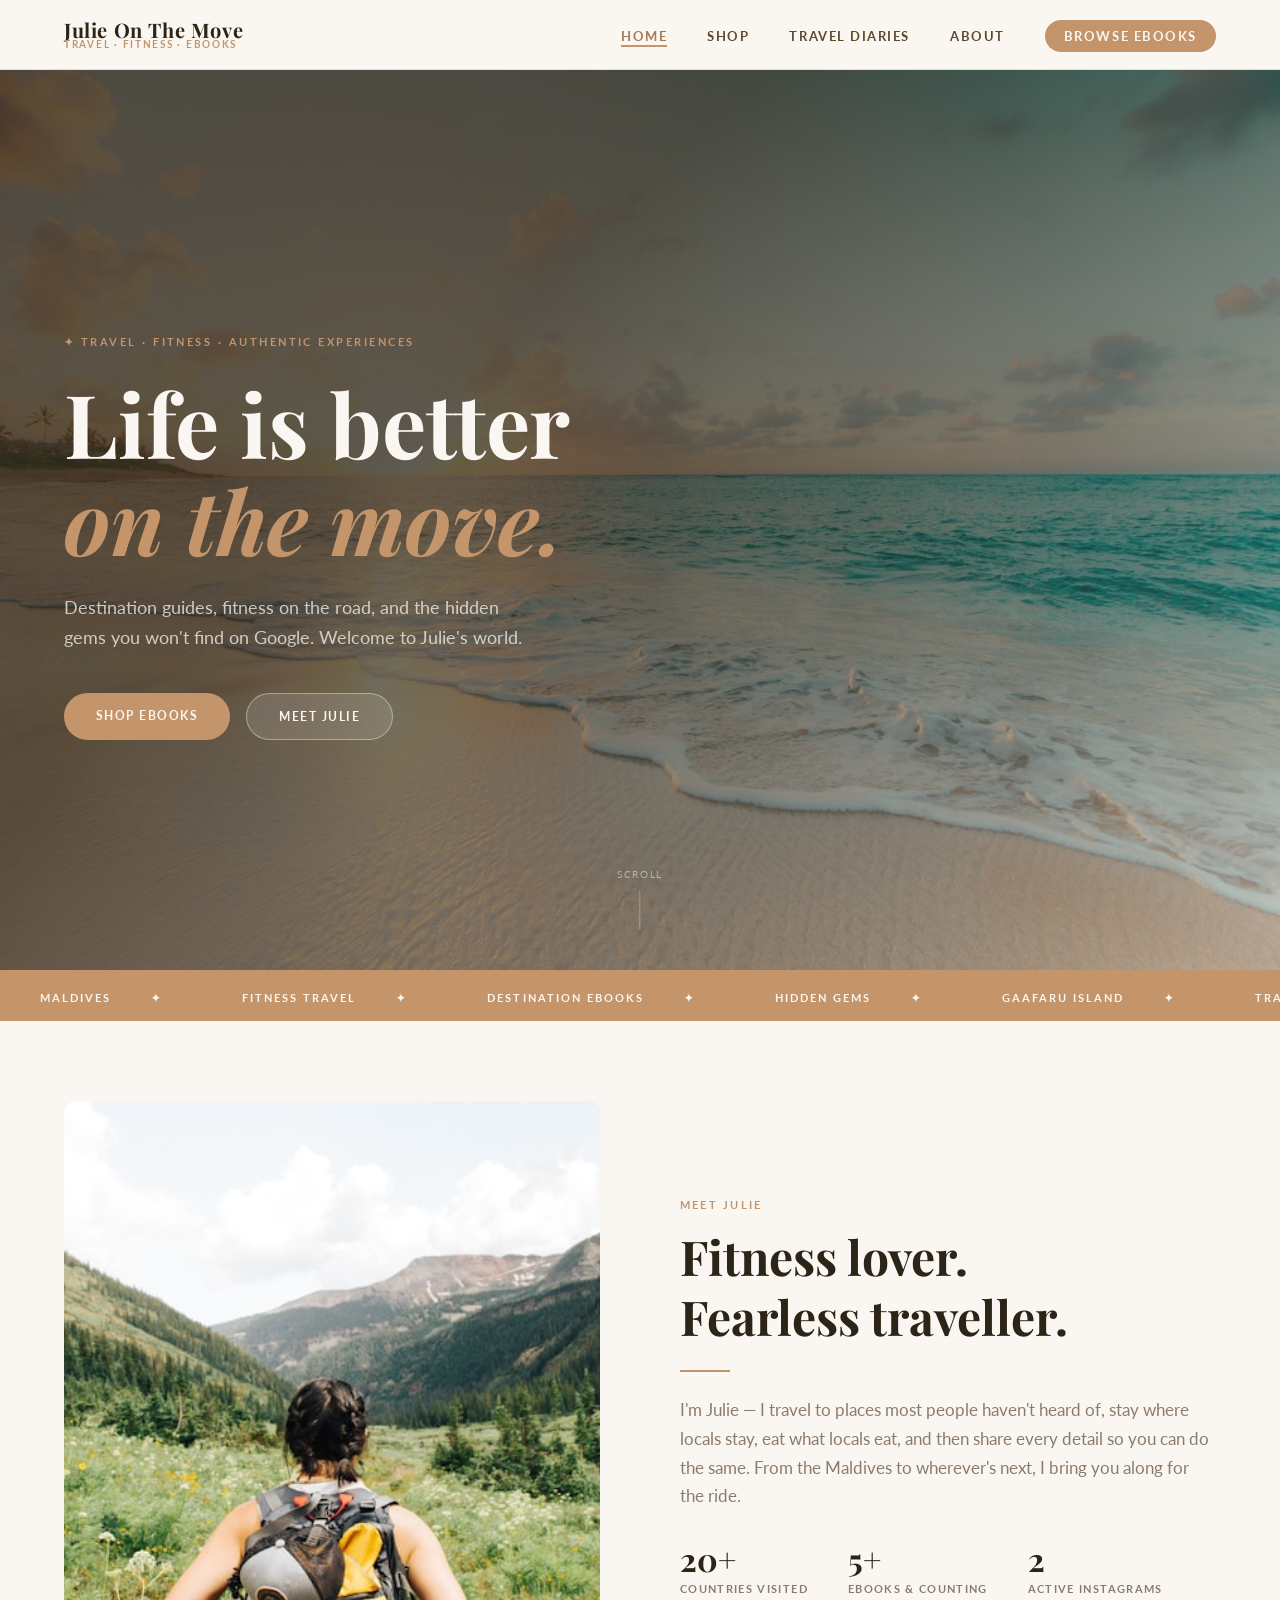
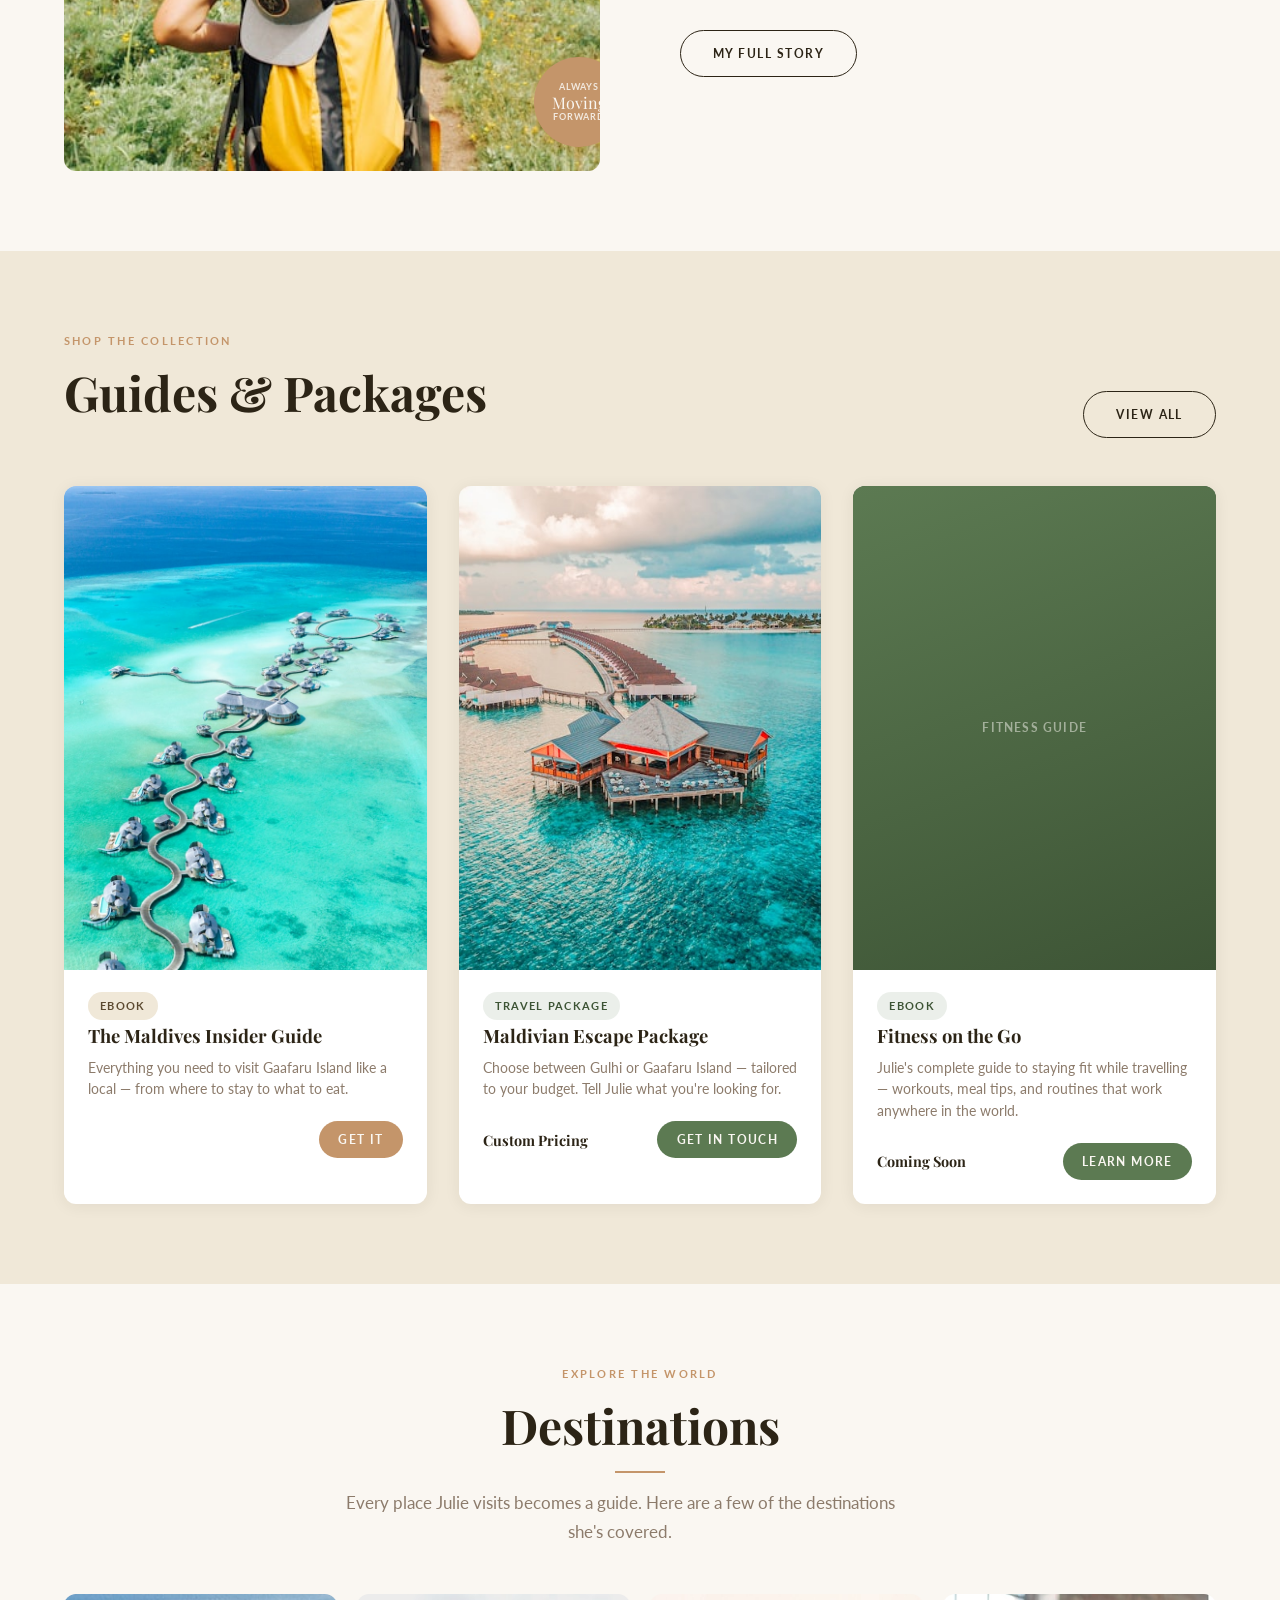
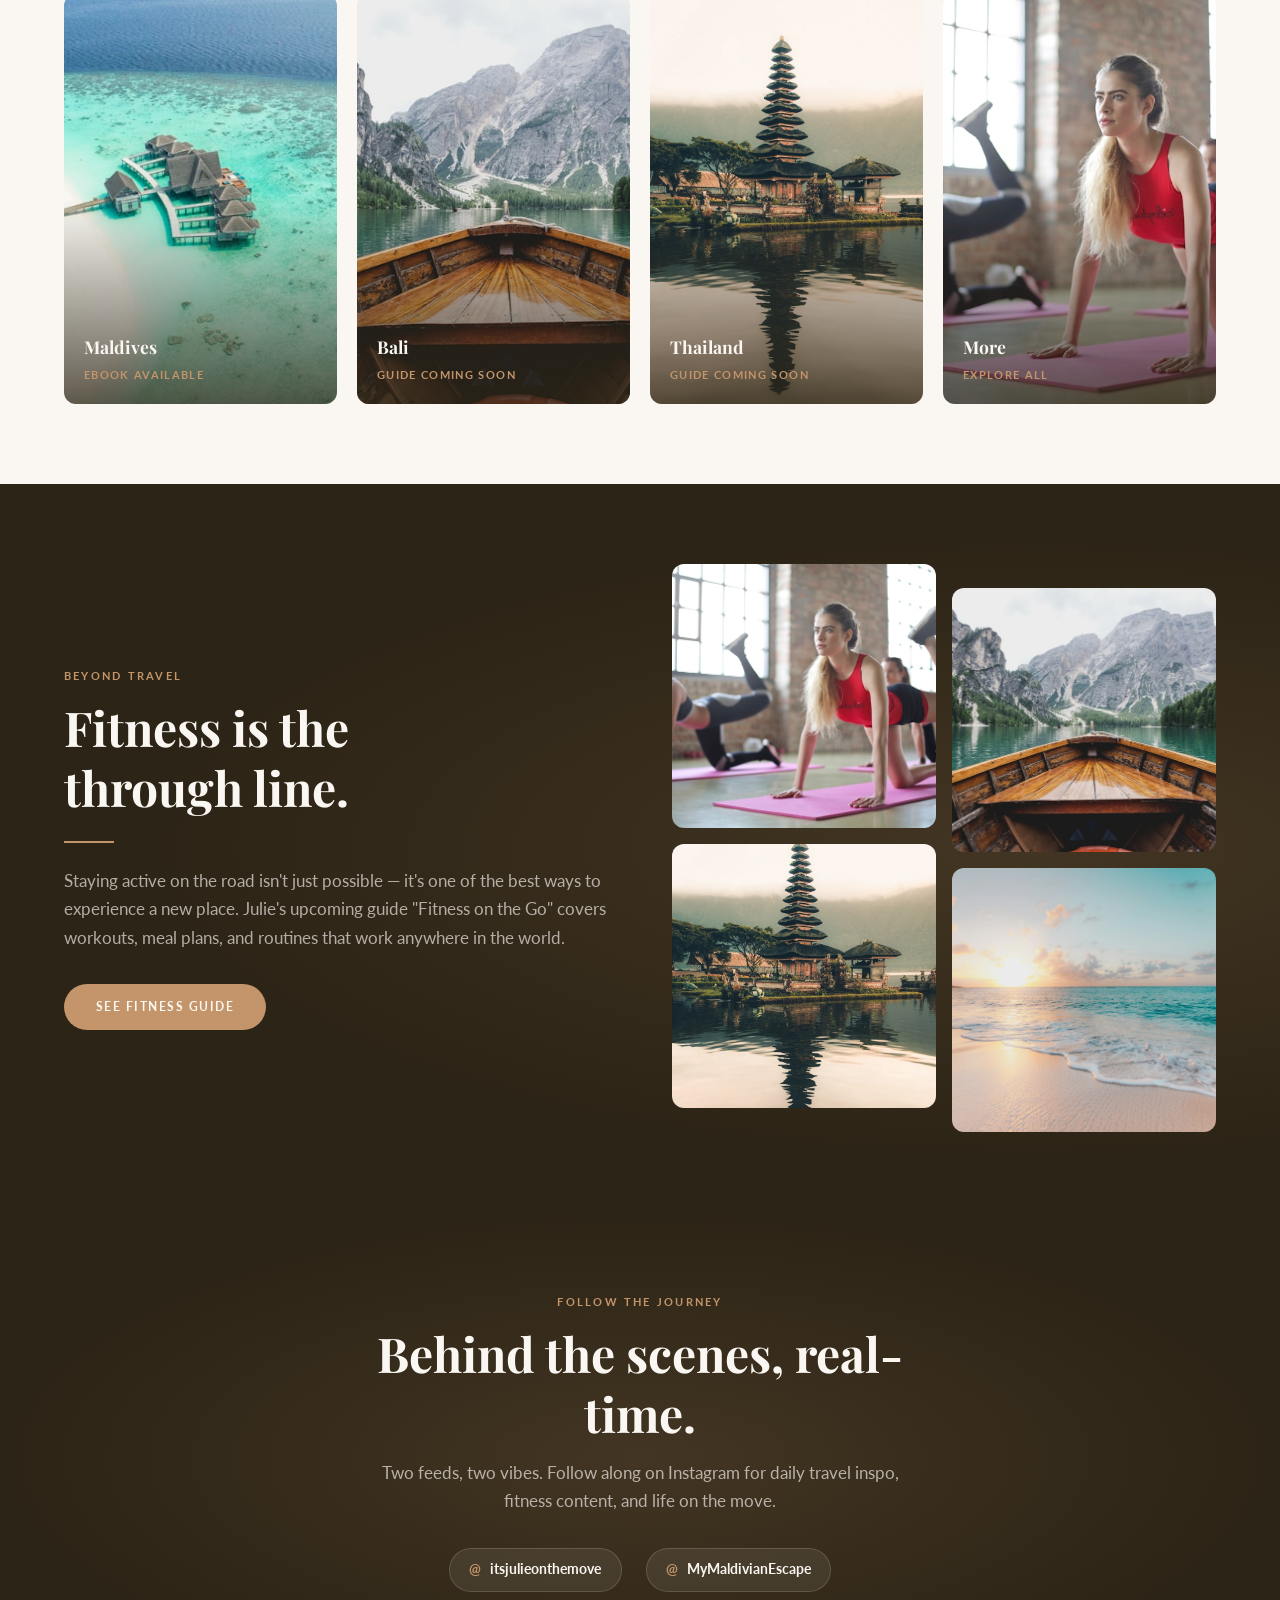
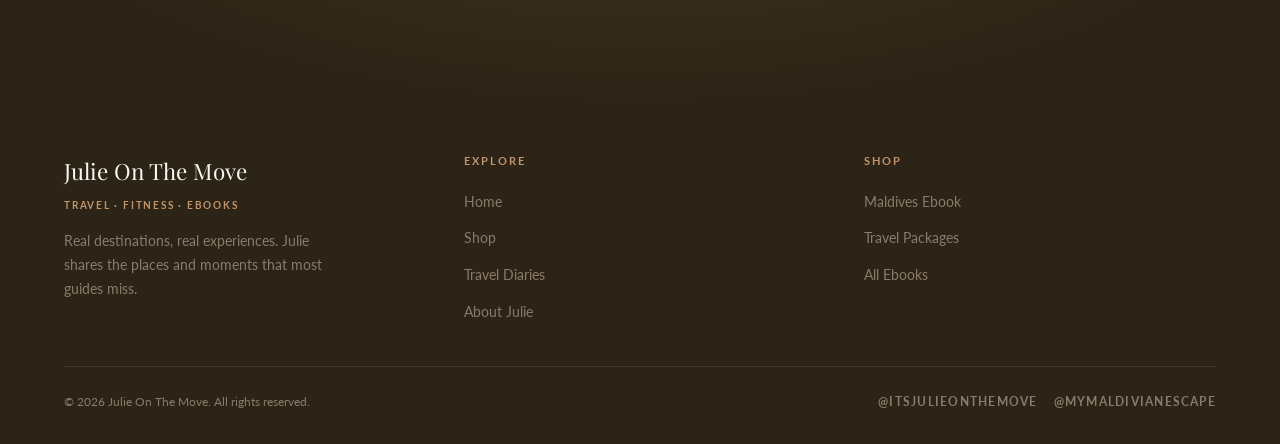
==== index.html @ 8c68a0c3 "Replace all photos with stock travel/fitness images, add fitness section to homepage - Swap closeup " ====
<!DOCTYPE html>
<html lang="en">
<head>
  <meta charset="UTF-8" />
  <meta name="viewport" content="width=device-width, initial-scale=1.0" />
  <title>Julie On The Move — Travel, Fitness & Ebooks</title>
  <meta name="description" content="Julie — your guide to authentic travel, fitness, and destination ebooks. Explore the world through her eyes." />
  <link rel="stylesheet" href="style.css" />
  <style>
    /* ---- HOME PAGE SPECIFIC ---- */

    /* Hero */
    .hero {
      min-height: 100vh;
      display: flex;
      align-items: center;
      background: var(--brown);
      position: relative;
      overflow: hidden;
      padding: 0 5%;
    }
    .hero-bg {
      position: absolute;
      inset: 0;
      background:
        linear-gradient(135deg, rgba(44,36,22,0.75) 35%, rgba(92,122,82,0.2) 100%),
        url('images/hero.jpg') center/cover no-repeat;
    }
    .hero-content {
      position: relative;
      z-index: 2;
      max-width: var(--max-width);
      margin: 0 auto;
      width: 100%;
      padding: 6rem 0 4rem;
    }
    .hero-label {
      font-size: 0.7rem;
      font-weight: 700;
      letter-spacing: 0.22em;
      text-transform: uppercase;
      color: var(--sand);
      margin-bottom: 1.5rem;
    }
    .hero-title {
      font-family: var(--font-serif);
      font-size: clamp(2.8rem, 7vw, 5.5rem);
      font-weight: 700;
      color: var(--warm-white);
      line-height: 1.1;
      margin-bottom: 1.5rem;
      max-width: 700px;
    }
    .hero-title em {
      font-style: italic;
      color: var(--sand);
    }
    .hero-sub {
      font-size: 1.1rem;
      color: rgba(250,247,242,0.75);
      max-width: 480px;
      line-height: 1.7;
      margin-bottom: 2.5rem;
    }
    .hero-buttons { display: flex; gap: 1rem; flex-wrap: wrap; }
    .hero-scroll {
      position: absolute;
      bottom: 2.5rem; left: 50%;
      transform: translateX(-50%);
      z-index: 2;
      display: flex;
      flex-direction: column;
      align-items: center;
      gap: 0.4rem;
      color: rgba(250,247,242,0.5);
      font-size: 0.65rem;
      letter-spacing: 0.15em;
      text-transform: uppercase;
    }
    .hero-scroll::after {
      content: '';
      display: block;
      width: 1px; height: 40px;
      background: rgba(250,247,242,0.3);
    }

    /* Marquee strip */
    .marquee-strip {
      background: var(--sand);
      padding: 0.75rem 0;
      overflow: hidden;
      white-space: nowrap;
    }
    .marquee-track {
      display: inline-flex;
      animation: marquee 25s linear infinite;
    }
    .marquee-item {
      font-size: 0.7rem;
      font-weight: 700;
      letter-spacing: 0.18em;
      text-transform: uppercase;
      color: var(--warm-white);
      padding: 0 2.5rem;
    }
    .marquee-item::after {
      content: '✦';
      margin-left: 2.5rem;
    }
    @keyframes marquee {
      from { transform: translateX(0); }
      to { transform: translateX(-50%); }
    }

    /* About strip */
    .about-strip {
      background: var(--warm-white);
      padding: 5rem 5%;
    }
    .about-strip-inner {
      max-width: var(--max-width);
      margin: 0 auto;
      display: grid;
      grid-template-columns: 1fr 1fr;
      gap: 5rem;
      align-items: center;
    }
    .about-strip-img {
      aspect-ratio: 4/5;
      border-radius: 12px;
      overflow: hidden;
      background: var(--beige-light);
      position: relative;
    }
    .about-strip-img img {
      width: 100%; height: 100%;
      object-fit: cover;
    }
    .about-strip-img .img-placeholder {
      position: absolute; inset: 0;
      font-size: 0.75rem;
    }
    .about-strip-badge {
      position: absolute;
      bottom: 1.5rem; right: -1.5rem;
      background: var(--sand);
      color: var(--warm-white);
      width: 90px; height: 90px;
      border-radius: 50%;
      display: flex;
      flex-direction: column;
      align-items: center;
      justify-content: center;
      text-align: center;
      font-family: var(--font-serif);
      font-size: 1rem;
      line-height: 1.2;
      box-shadow: 0 4px 20px rgba(196,149,106,0.4);
    }
    .about-strip-badge span {
      font-size: 0.55rem;
      font-family: var(--font-sans);
      font-weight: 700;
      letter-spacing: 0.1em;
      text-transform: uppercase;
      opacity: 0.85;
    }
    .about-strip-text .section-subtitle {
      margin-bottom: 2rem;
    }
    .stat-row {
      display: flex;
      gap: 2.5rem;
      margin: 2rem 0;
    }
    .stat { }
    .stat-num {
      font-family: var(--font-serif);
      font-size: 2rem;
      font-weight: 700;
      color: var(--brown);
      line-height: 1;
    }
    .stat-label {
      font-size: 0.7rem;
      font-weight: 700;
      letter-spacing: 0.12em;
      text-transform: uppercase;
      color: var(--text-muted);
      margin-top: 0.25rem;
    }

    /* Featured Products */
    .featured-products {
      background: var(--beige-light);
      padding: 5rem 5%;
    }
    .products-header {
      max-width: var(--max-width);
      margin: 0 auto 3rem;
      display: flex;
      justify-content: space-between;
      align-items: flex-end;
    }
    .products-grid {
      max-width: var(--max-width);
      margin: 0 auto;
      display: grid;
      grid-template-columns: repeat(3, 1fr);
      gap: 2rem;
    }
    .product-card .card-img {
      aspect-ratio: 3/4;
      overflow: hidden;
      background: var(--beige-mid);
      position: relative;
    }
    .product-card .card-img img {
      width: 100%; height: 100%;
      object-fit: cover;
      transition: transform 0.5s ease;
    }
    .product-card:hover .card-img img { transform: scale(1.05); }
    .product-card .card-img .img-placeholder {
      position: absolute; inset: 0;
    }
    .product-card .card-body {
      padding: 1.25rem 1.5rem 1.5rem;
    }
    .product-card .card-tag {
      margin-bottom: 0.6rem;
    }
    .product-card .card-title {
      font-family: var(--font-serif);
      font-size: 1.15rem;
      font-weight: 700;
      color: var(--brown);
      margin-bottom: 0.4rem;
    }
    .product-card .card-desc {
      font-size: 0.85rem;
      color: var(--text-muted);
      margin-bottom: 1.25rem;
      line-height: 1.6;
    }
    .product-card .card-footer {
      display: flex;
      justify-content: space-between;
      align-items: center;
    }
    .product-price {
      font-family: var(--font-serif);
      font-size: 1.3rem;
      font-weight: 700;
      color: var(--brown);
    }

    /* Destinations strip */
    .destinations {
      background: var(--warm-white);
      padding: 5rem 5%;
      text-align: center;
    }
    .destinations-header {
      max-width: 600px;
      margin: 0 auto 3rem;
    }
    .destinations-header .divider { margin: 1rem auto; }
    .dest-grid {
      max-width: var(--max-width);
      margin: 0 auto;
      display: grid;
      grid-template-columns: repeat(4, 1fr);
      gap: 1.25rem;
    }
    .dest-card {
      aspect-ratio: 2/3;
      border-radius: 12px;
      overflow: hidden;
      position: relative;
      cursor: pointer;
    }
    .dest-card-bg {
      width: 100%; height: 100%;
      background: var(--beige-mid);
      transition: transform 0.5s ease;
      display: flex;
      align-items: flex-end;
    }
    .dest-card:hover .dest-card-bg { transform: scale(1.04); }
    .dest-overlay {
      position: absolute; inset: 0;
      background: linear-gradient(to top, rgba(44,36,22,0.75) 0%, transparent 50%);
    }
    .dest-label {
      position: absolute;
      bottom: 1.25rem; left: 1.25rem;
      color: var(--warm-white);
      text-align: left;
    }
    .dest-label h3 {
      font-family: var(--font-serif);
      font-size: 1.1rem;
      font-weight: 700;
      margin-bottom: 0.2rem;
    }
    .dest-label p {
      font-size: 0.7rem;
      font-weight: 700;
      letter-spacing: 0.12em;
      text-transform: uppercase;
      color: var(--sand);
    }
    .dest-card-1 .dest-card-bg { background: #c4b5a4 url('images/dest-maldives.jpg') center/cover; }
    .dest-card-2 .dest-card-bg { background: #a4b5c4 url('images/dest-sunset.jpg') center/cover; }
    .dest-card-3 .dest-card-bg { background: #b5c4a4 url('images/dest-jungle.jpg') center/cover; }
    .dest-card-4 .dest-card-bg { background: #c4a4b5 url('images/dest-beach.jpg') center/cover; }

    /* Instagram CTA */
    .insta-cta {
      background: var(--brown);
      padding: 5rem 5%;
      text-align: center;
      position: relative;
      overflow: hidden;
    }
    .insta-cta::before {
      content: '';
      position: absolute;
      inset: 0;
      background: radial-gradient(ellipse at center, rgba(196,149,106,0.15) 0%, transparent 70%);
    }
    .insta-cta-inner {
      position: relative;
      z-index: 1;
      max-width: 600px;
      margin: 0 auto;
    }
    .insta-cta .section-title { color: var(--warm-white); margin-bottom: 1rem; }
    .insta-cta .section-subtitle { color: rgba(250,247,242,0.65); margin: 0 auto 2rem; }
    .insta-handles {
      display: flex;
      justify-content: center;
      gap: 1.5rem;
      flex-wrap: wrap;
      margin-bottom: 2rem;
    }
    .insta-handle {
      display: flex;
      align-items: center;
      gap: 0.5rem;
      background: rgba(250,247,242,0.08);
      border: 1px solid rgba(250,247,242,0.15);
      border-radius: 50px;
      padding: 0.6rem 1.2rem;
      color: var(--warm-white);
      font-size: 0.85rem;
      font-weight: 700;
      transition: all var(--transition);
    }
    .insta-handle:hover {
      background: rgba(196,149,106,0.2);
      border-color: var(--sand);
      color: var(--sand);
    }
    .insta-handle .at { color: var(--sand); margin-right: 1px; }

    /* Responsive */
    @media (max-width: 900px) {
      .about-strip-inner { grid-template-columns: 1fr; gap: 3rem; }
      .about-strip-badge { right: 1rem; }
      .products-grid { grid-template-columns: repeat(2, 1fr); }
      .dest-grid { grid-template-columns: repeat(2, 1fr); }
    }
    @media (max-width: 600px) {
      .products-grid { grid-template-columns: 1fr; }
      .dest-grid { grid-template-columns: repeat(2, 1fr); }
      .products-header { flex-direction: column; align-items: flex-start; gap: 1rem; }
      .hero-buttons { flex-direction: column; }
      .hero-buttons .btn { text-align: center; }
    }
  </style>
</head>
<body>

  <!-- ====== NAVIGATION ====== -->
  <nav>
    <a href="index.html" class="nav-logo">
      <span class="logo-name">Julie On The Move</span>
      <span class="logo-tagline">Travel · Fitness · Ebooks</span>
    </a>
    <ul class="nav-links">
      <li><a href="index.html" class="active">Home</a></li>
      <li><a href="shop.html">Shop</a></li>
      <li><a href="blog.html">Travel Diaries</a></li>
      <li><a href="about.html">About</a></li>
      <li><a href="shop.html" class="nav-cta">Browse Ebooks</a></li>
    </ul>
    <div class="hamburger" id="hamburger" aria-label="Open menu">
      <span></span><span></span><span></span>
    </div>
  </nav>

  <!-- Mobile Menu -->
  <div class="mobile-menu" id="mobileMenu">
    <a href="index.html">Home</a>
    <a href="shop.html">Shop</a>
    <a href="blog.html">Travel Diaries</a>
    <a href="about.html">About</a>
  </div>

  <div class="page-content">

    <!-- ====== HERO ====== -->
    <section class="hero">
      <div class="hero-bg"></div>
      <div class="hero-content">
        <p class="hero-label">✦ Travel · Fitness · Authentic Experiences</p>
        <h1 class="hero-title">Life is better<br/><em>on the move.</em></h1>
        <p class="hero-sub">Destination guides, fitness on the road, and the hidden gems you won't find on Google. Welcome to Julie's world.</p>
        <div class="hero-buttons">
          <a href="shop.html" class="btn btn-primary">Shop Ebooks</a>
          <a href="about.html" class="btn" style="background:rgba(250,247,242,0.12); color:var(--warm-white); border:1.5px solid rgba(250,247,242,0.4);">Meet Julie</a>
        </div>
      </div>
      <div class="hero-scroll">Scroll</div>
    </section>

    <!-- ====== MARQUEE ====== -->
    <div class="marquee-strip">
      <div class="marquee-track">
        <span class="marquee-item">Maldives</span>
        <span class="marquee-item">Fitness Travel</span>
        <span class="marquee-item">Destination Ebooks</span>
        <span class="marquee-item">Hidden Gems</span>
        <span class="marquee-item">Gaafaru Island</span>
        <span class="marquee-item">Travel Packages</span>
        <span class="marquee-item">Authentic Experiences</span>
        <span class="marquee-item">itsjulieonthemove</span>
        <!-- duplicate for seamless loop -->
        <span class="marquee-item">Maldives</span>
        <span class="marquee-item">Fitness Travel</span>
        <span class="marquee-item">Destination Ebooks</span>
        <span class="marquee-item">Hidden Gems</span>
        <span class="marquee-item">Gaafaru Island</span>
        <span class="marquee-item">Travel Packages</span>
        <span class="marquee-item">Authentic Experiences</span>
        <span class="marquee-item">itsjulieonthemove</span>
      </div>
    </div>

    <!-- ====== ABOUT STRIP ====== -->
    <section class="about-strip">
      <div class="about-strip-inner">
        <div class="about-strip-img">
          <img src="images/julie-portrait.jpg" alt="Julie at the Maldives" style="position:absolute;inset:0;width:100%;height:100%;object-fit:cover;" />
          <div class="about-strip-badge">
            <span>Always</span>
            Moving
            <span>Forward</span>
          </div>
        </div>
        <div class="about-strip-text">
          <p class="section-label">Meet Julie</p>
          <h2 class="section-title">Fitness lover.<br/>Fearless traveller.</h2>
          <div class="divider"></div>
          <p class="section-subtitle">I'm Julie — I travel to places most people haven't heard of, stay where locals stay, eat what locals eat, and then share every detail so you can do the same. From the Maldives to wherever's next, I bring you along for the ride.</p>
          <div class="stat-row">
            <div class="stat">
              <div class="stat-num">20+</div>
              <div class="stat-label">Countries Visited</div>
            </div>
            <div class="stat">
              <div class="stat-num">5+</div>
              <div class="stat-label">Ebooks & Counting</div>
            </div>
            <div class="stat">
              <div class="stat-num">2</div>
              <div class="stat-label">Active Instagrams</div>
            </div>
          </div>
          <a href="about.html" class="btn btn-secondary">My Full Story</a>
        </div>
      </div>
    </section>

    <!-- ====== FEATURED PRODUCTS ====== -->
    <section class="featured-products">
      <div class="products-header">
        <div>
          <p class="section-label">Shop the Collection</p>
          <h2 class="section-title">Guides & Packages</h2>
        </div>
        <a href="shop.html" class="btn btn-secondary">View All</a>
      </div>
      <div class="products-grid">

        <!-- Maldives Ebook -->
        <div class="card product-card">
          <div class="card-img">
            <img src="images/maldives-bungalows.jpg" alt="Maldives over-water bungalows" style="position:absolute;inset:0;width:100%;height:100%;object-fit:cover;" />
          </div>
          <div class="card-body">
            <span class="tag">Ebook</span>
            <h3 class="card-title">The Maldives Insider Guide</h3>
            <p class="card-desc">Everything you need to visit Gaafaru Island like a local — from where to stay to what to eat.</p>
            <div class="card-footer">
              <span class="product-price"></span>
              <a href="shop.html" class="btn btn-primary" style="padding:0.55rem 1.2rem; font-size:0.72rem;">Get It</a>
            </div>
          </div>
        </div>

        <!-- Maldives Travel Package -->
        <div class="card product-card">
          <div class="card-img">
            <img src="images/maldives-package.jpg" alt="Julie with stingrays in the Maldives" style="position:absolute;inset:0;width:100%;height:100%;object-fit:cover;" />
          </div>
          <div class="card-body">
            <span class="tag tag-green">Travel Package</span>
            <h3 class="card-title">Maldivian Escape Package</h3>
            <p class="card-desc">Choose between Gulhi or Gaafaru Island — tailored to your budget. Tell Julie what you're looking for.</p>
            <div class="card-footer">
              <span class="product-price" style="font-size:0.9rem;">Custom Pricing</span>
              <a href="shop.html#section-packages" class="btn btn-green" style="padding:0.55rem 1.2rem; font-size:0.72rem;">Get In Touch</a>
            </div>
          </div>
        </div>

        <!-- Fitness on the Go -->
        <div class="card product-card">
          <div class="card-img" style="background:var(--green-dark);">
            <div class="img-placeholder" style="position:absolute;inset:0; background:linear-gradient(160deg,var(--green),var(--green-dark)); color:rgba(250,247,242,0.5);">Fitness Guide</div>
          </div>
          <div class="card-body">
            <span class="tag tag-green">Ebook</span>
            <h3 class="card-title">Fitness on the Go</h3>
            <p class="card-desc">Julie's complete guide to staying fit while travelling — workouts, meal tips, and routines that work anywhere in the world.</p>
            <div class="card-footer">
              <span class="product-price" style="font-size:0.9rem;">Coming Soon</span>
              <a href="shop.html" class="btn btn-green" style="padding:0.55rem 1.2rem; font-size:0.72rem;">Learn More</a>
            </div>
          </div>
        </div>

      </div>
    </section>

    <!-- ====== DESTINATIONS ====== -->
    <section class="destinations">
      <div class="destinations-header">
        <p class="section-label">Explore the World</p>
        <h2 class="section-title">Destinations</h2>
        <div class="divider"></div>
        <p class="section-subtitle">Every place Julie visits becomes a guide. Here are a few of the destinations she's covered.</p>
      </div>
      <div class="dest-grid">
        <div class="dest-card dest-card-1">
          <div class="dest-card-bg"></div>
          <div class="dest-overlay"></div>
          <div class="dest-label">
            <h3>Maldives</h3>
            <p>Ebook Available</p>
          </div>
        </div>
        <div class="dest-card dest-card-2">
          <div class="dest-card-bg"></div>
          <div class="dest-overlay"></div>
          <div class="dest-label">
            <h3>Bali</h3>
            <p>Guide Coming Soon</p>
          </div>
        </div>
        <div class="dest-card dest-card-3">
          <div class="dest-card-bg"></div>
          <div class="dest-overlay"></div>
          <div class="dest-label">
            <h3>Thailand</h3>
            <p>Guide Coming Soon</p>
          </div>
        </div>
        <div class="dest-card dest-card-4">
          <div class="dest-card-bg"></div>
          <div class="dest-overlay"></div>
          <div class="dest-label">
            <h3>More</h3>
            <p>Explore All</p>
          </div>
        </div>
      </div>
    </section>

    <!-- ====== FITNESS SECTION ====== -->
    <section style="background:var(--brown); padding:5rem 5%; position:relative; overflow:hidden;">
      <div style="position:absolute; inset:0; background:radial-gradient(ellipse at 80% 50%, rgba(196,149,106,0.15) 0%, transparent 60%);"></div>
      <div style="max-width:var(--max-width); margin:0 auto; display:grid; grid-template-columns:1fr 1fr; gap:4rem; align-items:center; position:relative; z-index:1;">
        <div>
          <p class="section-label" style="color:var(--sand);">Beyond Travel</p>
          <h2 class="section-title" style="color:var(--warm-white);">Fitness is the<br/>through line.</h2>
          <div class="divider" style="background:var(--sand);"></div>
          <p class="section-subtitle" style="color:rgba(250,247,242,0.65); margin-bottom:2rem;">Staying active on the road isn't just possible — it's one of the best ways to experience a new place. Julie's upcoming guide "Fitness on the Go" covers workouts, meal plans, and routines that work anywhere in the world.</p>
          <a href="shop.html" class="btn btn-primary">See Fitness Guide</a>
        </div>
        <div style="display:grid; grid-template-columns:1fr 1fr; gap:1rem;">
          <div style="aspect-ratio:1; border-radius:12px; overflow:hidden;">
            <img src="images/dest-beach.jpg" alt="Beach fitness" style="width:100%;height:100%;object-fit:cover;" />
          </div>
          <div style="aspect-ratio:1; border-radius:12px; overflow:hidden; margin-top:1.5rem;">
            <img src="images/dest-sunset.jpg" alt="Travel fitness" style="width:100%;height:100%;object-fit:cover;" />
          </div>
          <div style="aspect-ratio:1; border-radius:12px; overflow:hidden; margin-top:-1.5rem;">
            <img src="images/dest-jungle.jpg" alt="Jungle workout" style="width:100%;height:100%;object-fit:cover;" />
          </div>
          <div style="aspect-ratio:1; border-radius:12px; overflow:hidden;">
            <img src="images/hero.jpg" alt="Active travel" style="width:100%;height:100%;object-fit:cover;" />
          </div>
        </div>
      </div>
    </section>

    <!-- ====== INSTAGRAM CTA ====== -->
    <section class="insta-cta">
      <div class="insta-cta-inner">
        <p class="section-label" style="color:var(--sand);">Follow The Journey</p>
        <h2 class="section-title">Behind the scenes, real-time.</h2>
        <p class="section-subtitle">Two feeds, two vibes. Follow along on Instagram for daily travel inspo, fitness content, and life on the move.</p>
        <div class="insta-handles">
          <a href="https://www.instagram.com/itsjulieonthemove" target="_blank" class="insta-handle">
            <span class="at">@</span>itsjulieonthemove
          </a>
          <a href="https://www.instagram.com/MyMaldivianEscape" target="_blank" class="insta-handle">
            <span class="at">@</span>MyMaldivianEscape
          </a>
        </div>
      </div>
    </section>

  </div><!-- end .page-content -->

  <!-- ====== FOOTER ====== -->
  <footer>
    <div class="footer-inner">
      <div class="footer-logo">
        <div class="logo-name">Julie On The Move</div>
        <div class="logo-tagline">Travel · Fitness · Ebooks</div>
        <p>Real destinations, real experiences. Julie shares the places and moments that most guides miss.</p>
      </div>
      <div class="footer-col">
        <h4>Explore</h4>
        <ul>
          <li><a href="index.html">Home</a></li>
          <li><a href="shop.html">Shop</a></li>
          <li><a href="blog.html">Travel Diaries</a></li>
          <li><a href="about.html">About Julie</a></li>
        </ul>
      </div>
      <div class="footer-col">
        <h4>Shop</h4>
        <ul>
          <li><a href="shop.html">Maldives Ebook</a></li>
          <li><a href="shop.html">Travel Packages</a></li>
          <li><a href="shop.html">All Ebooks</a></li>
        </ul>
      </div>
    </div>
    <div class="footer-bottom">
      <p>© 2026 Julie On The Move. All rights reserved.</p>
      <div class="social-links">
        <a href="https://www.instagram.com/itsjulieonthemove" target="_blank">@itsjulieonthemove</a>
        <a href="https://www.instagram.com/MyMaldivianEscape" target="_blank">@MyMaldivianEscape</a>
      </div>
    </div>
  </footer>

  <script src="script.js"></script>
</body>
</html>
---- style.css ----
/* ============================================
   JULIE ON THE MOVE — Global Stylesheet
   Warm, Earthy & Wanderlust Aesthetic
   ============================================ */

@import url('https://fonts.googleapis.com/css2?family=Playfair+Display:ital,wght@0,400;0,500;0,700;1,400;1,500&family=Lato:wght@300;400;700&display=swap');

/* ---- CSS Variables ---- */
:root {
  --warm-white:   #FAF7F2;
  --beige-light:  #F0E8D8;
  --beige-mid:    #E8DDD0;
  --sand:         #C4956A;
  --sand-dark:    #A87A52;
  --green:        #5C7A52;
  --green-dark:   #3D5435;
  --brown:        #2C2416;
  --brown-mid:    #5C4A30;
  --text-muted:   #8C7B6B;

  --font-serif: 'Playfair Display', Georgia, serif;
  --font-sans:  'Lato', sans-serif;

  --nav-height: 70px;
  --max-width: 1200px;
  --radius: 6px;
  --transition: 0.3s ease;
}

/* ---- Reset ---- */
*, *::before, *::after { box-sizing: border-box; margin: 0; padding: 0; }
html { scroll-behavior: smooth; }
body {
  font-family: var(--font-sans);
  background-color: var(--warm-white);
  color: var(--brown);
  line-height: 1.7;
  font-size: 16px;
}
img { max-width: 100%; height: auto; display: block; }
a { color: inherit; text-decoration: none; }
ul { list-style: none; }


/* ============================================
   NAVIGATION
   ============================================ */

nav {
  position: fixed;
  top: 0; left: 0; right: 0;
  height: var(--nav-height);
  background: rgba(250, 247, 242, 0.95);
  backdrop-filter: blur(8px);
  border-bottom: 1px solid var(--beige-mid);
  z-index: 1000;
  display: flex;
  align-items: center;
  justify-content: space-between;
  padding: 0 5%;
}

.nav-logo {
  display: flex;
  flex-direction: column;
  line-height: 1;
}
.nav-logo .logo-name {
  font-family: var(--font-serif);
  font-size: 1.25rem;
  font-weight: 700;
  color: var(--brown);
  letter-spacing: 0.03em;
}
.nav-logo .logo-tagline {
  font-family: var(--font-sans);
  font-size: 0.6rem;
  font-weight: 700;
  letter-spacing: 0.18em;
  text-transform: uppercase;
  color: var(--sand);
}

.nav-links {
  display: flex;
  gap: 2.5rem;
  align-items: center;
}
.nav-links a {
  font-size: 0.8rem;
  font-weight: 700;
  letter-spacing: 0.12em;
  text-transform: uppercase;
  color: var(--brown-mid);
  transition: color var(--transition);
  position: relative;
}
.nav-links a::after {
  content: '';
  position: absolute;
  bottom: -3px; left: 0;
  width: 0; height: 1.5px;
  background: var(--sand);
  transition: width var(--transition);
}
.nav-links a:hover,
.nav-links a.active { color: var(--sand-dark); }
.nav-links a:hover::after,
.nav-links a.active::after { width: 100%; }

.nav-cta {
  background: var(--sand);
  color: var(--warm-white) !important;
  padding: 0.5rem 1.2rem;
  border-radius: 50px;
  transition: background var(--transition), transform var(--transition) !important;
}
.nav-cta:hover { background: var(--sand-dark) !important; transform: translateY(-1px); }
.nav-cta::after { display: none !important; }

.hamburger {
  display: none;
  flex-direction: column;
  gap: 5px;
  cursor: pointer;
  padding: 4px;
}
.hamburger span {
  display: block;
  width: 24px; height: 2px;
  background: var(--brown);
  transition: var(--transition);
  border-radius: 2px;
}
.hamburger.open span:nth-child(1) { transform: translateY(7px) rotate(45deg); }
.hamburger.open span:nth-child(2) { opacity: 0; }
.hamburger.open span:nth-child(3) { transform: translateY(-7px) rotate(-45deg); }

.mobile-menu {
  display: none;
  position: fixed;
  top: var(--nav-height);
  left: 0; right: 0;
  background: var(--warm-white);
  border-bottom: 1px solid var(--beige-mid);
  padding: 1.5rem 5% 2rem;
  flex-direction: column;
  gap: 1.5rem;
  z-index: 999;
}
.mobile-menu.open { display: flex; }
.mobile-menu a {
  font-size: 1rem;
  font-weight: 700;
  letter-spacing: 0.1em;
  text-transform: uppercase;
  color: var(--brown-mid);
  padding-bottom: 0.75rem;
  border-bottom: 1px solid var(--beige-mid);
}
.mobile-menu a:last-child { border-bottom: none; }


/* ============================================
   SHARED COMPONENTS
   ============================================ */

/* Page offset for fixed nav */
.page-content { padding-top: var(--nav-height); }

/* Section wrapper */
.section { padding: 5rem 5%; }
.section-inner { max-width: var(--max-width); margin: 0 auto; }

/* Section label */
.section-label {
  font-family: var(--font-sans);
  font-size: 0.7rem;
  font-weight: 700;
  letter-spacing: 0.2em;
  text-transform: uppercase;
  color: var(--sand);
  margin-bottom: 0.75rem;
}

/* Headings */
.section-title {
  font-family: var(--font-serif);
  font-size: clamp(1.8rem, 4vw, 3rem);
  font-weight: 700;
  line-height: 1.25;
  color: var(--brown);
  margin-bottom: 1rem;
}
.section-subtitle {
  font-size: 1.05rem;
  color: var(--text-muted);
  max-width: 560px;
  line-height: 1.7;
}

/* Divider line */
.divider {
  width: 50px; height: 2px;
  background: var(--sand);
  margin: 1.5rem 0;
}

/* Buttons */
.btn {
  display: inline-block;
  padding: 0.75rem 2rem;
  border-radius: 50px;
  font-size: 0.78rem;
  font-weight: 700;
  letter-spacing: 0.12em;
  text-transform: uppercase;
  cursor: pointer;
  transition: all var(--transition);
  border: none;
}
.btn-primary {
  background: var(--sand);
  color: var(--warm-white);
}
.btn-primary:hover {
  background: var(--sand-dark);
  transform: translateY(-2px);
  box-shadow: 0 6px 20px rgba(196,149,106,0.35);
}
.btn-secondary {
  background: transparent;
  color: var(--brown);
  border: 1.5px solid var(--brown);
}
.btn-secondary:hover {
  background: var(--brown);
  color: var(--warm-white);
  transform: translateY(-2px);
}
.btn-green {
  background: var(--green);
  color: var(--warm-white);
}
.btn-green:hover {
  background: var(--green-dark);
  transform: translateY(-2px);
  box-shadow: 0 6px 20px rgba(92,122,82,0.35);
}

/* Card base */
.card {
  background: #fff;
  border-radius: 12px;
  overflow: hidden;
  box-shadow: 0 2px 16px rgba(44,36,22,0.07);
  transition: transform var(--transition), box-shadow var(--transition);
}
.card:hover {
  transform: translateY(-5px);
  box-shadow: 0 12px 40px rgba(44,36,22,0.12);
}

/* Image placeholder */
.img-placeholder {
  background: var(--beige-light);
  display: flex;
  align-items: center;
  justify-content: center;
  color: var(--text-muted);
  font-size: 0.75rem;
  letter-spacing: 0.1em;
  text-transform: uppercase;
  font-weight: 700;
}

/* Tag/badge */
.tag {
  display: inline-block;
  background: var(--beige-light);
  color: var(--brown-mid);
  font-size: 0.68rem;
  font-weight: 700;
  letter-spacing: 0.12em;
  text-transform: uppercase;
  padding: 0.3rem 0.75rem;
  border-radius: 50px;
}
.tag-green {
  background: rgba(92,122,82,0.12);
  color: var(--green-dark);
}

/* Footer */
footer {
  background: var(--brown);
  color: var(--beige-mid);
  padding: 3rem 5% 2rem;
}
.footer-inner {
  max-width: var(--max-width);
  margin: 0 auto;
  display: grid;
  grid-template-columns: 1fr 1fr 1fr;
  gap: 3rem;
  padding-bottom: 2rem;
  border-bottom: 1px solid rgba(255,255,255,0.1);
}
.footer-logo .logo-name {
  font-family: var(--font-serif);
  font-size: 1.4rem;
  color: var(--warm-white);
  margin-bottom: 0.4rem;
}
.footer-logo .logo-tagline {
  font-size: 0.62rem;
  font-weight: 700;
  letter-spacing: 0.18em;
  text-transform: uppercase;
  color: var(--sand);
  margin-bottom: 1rem;
}
.footer-logo p {
  font-size: 0.88rem;
  color: var(--text-muted);
  max-width: 260px;
  line-height: 1.7;
}
.footer-col h4 {
  font-family: var(--font-sans);
  font-size: 0.68rem;
  font-weight: 700;
  letter-spacing: 0.18em;
  text-transform: uppercase;
  color: var(--sand);
  margin-bottom: 1rem;
}
.footer-col ul li {
  margin-bottom: 0.6rem;
}
.footer-col ul li a {
  font-size: 0.88rem;
  color: var(--text-muted);
  transition: color var(--transition);
}
.footer-col ul li a:hover { color: var(--warm-white); }
.footer-bottom {
  max-width: var(--max-width);
  margin: 1.5rem auto 0;
  display: flex;
  justify-content: space-between;
  align-items: center;
  font-size: 0.78rem;
  color: var(--text-muted);
}
.social-links { display: flex; gap: 1rem; }
.social-links a {
  color: var(--text-muted);
  font-size: 0.78rem;
  font-weight: 700;
  letter-spacing: 0.1em;
  text-transform: uppercase;
  transition: color var(--transition);
}
.social-links a:hover { color: var(--sand); }


/* ============================================
   PAGE HERO
   ============================================ */

.page-hero {
  background: var(--beige-light);
  padding: 5rem 5% 4rem;
  text-align: center;
}
.page-hero .section-label { justify-content: center; display: flex; }
.page-hero .section-title { margin: 0 auto 1rem; }
.page-hero .section-subtitle { margin: 0 auto; text-align: center; }


/* ============================================
   RESPONSIVE
   ============================================ */

@media (max-width: 768px) {
  .nav-links { display: none; }
  .hamburger { display: flex; }

  .footer-inner {
    grid-template-columns: 1fr;
    gap: 2rem;
  }
  .footer-bottom {
    flex-direction: column;
    gap: 1rem;
    text-align: center;
  }
  .section { padding: 3.5rem 5%; }
}
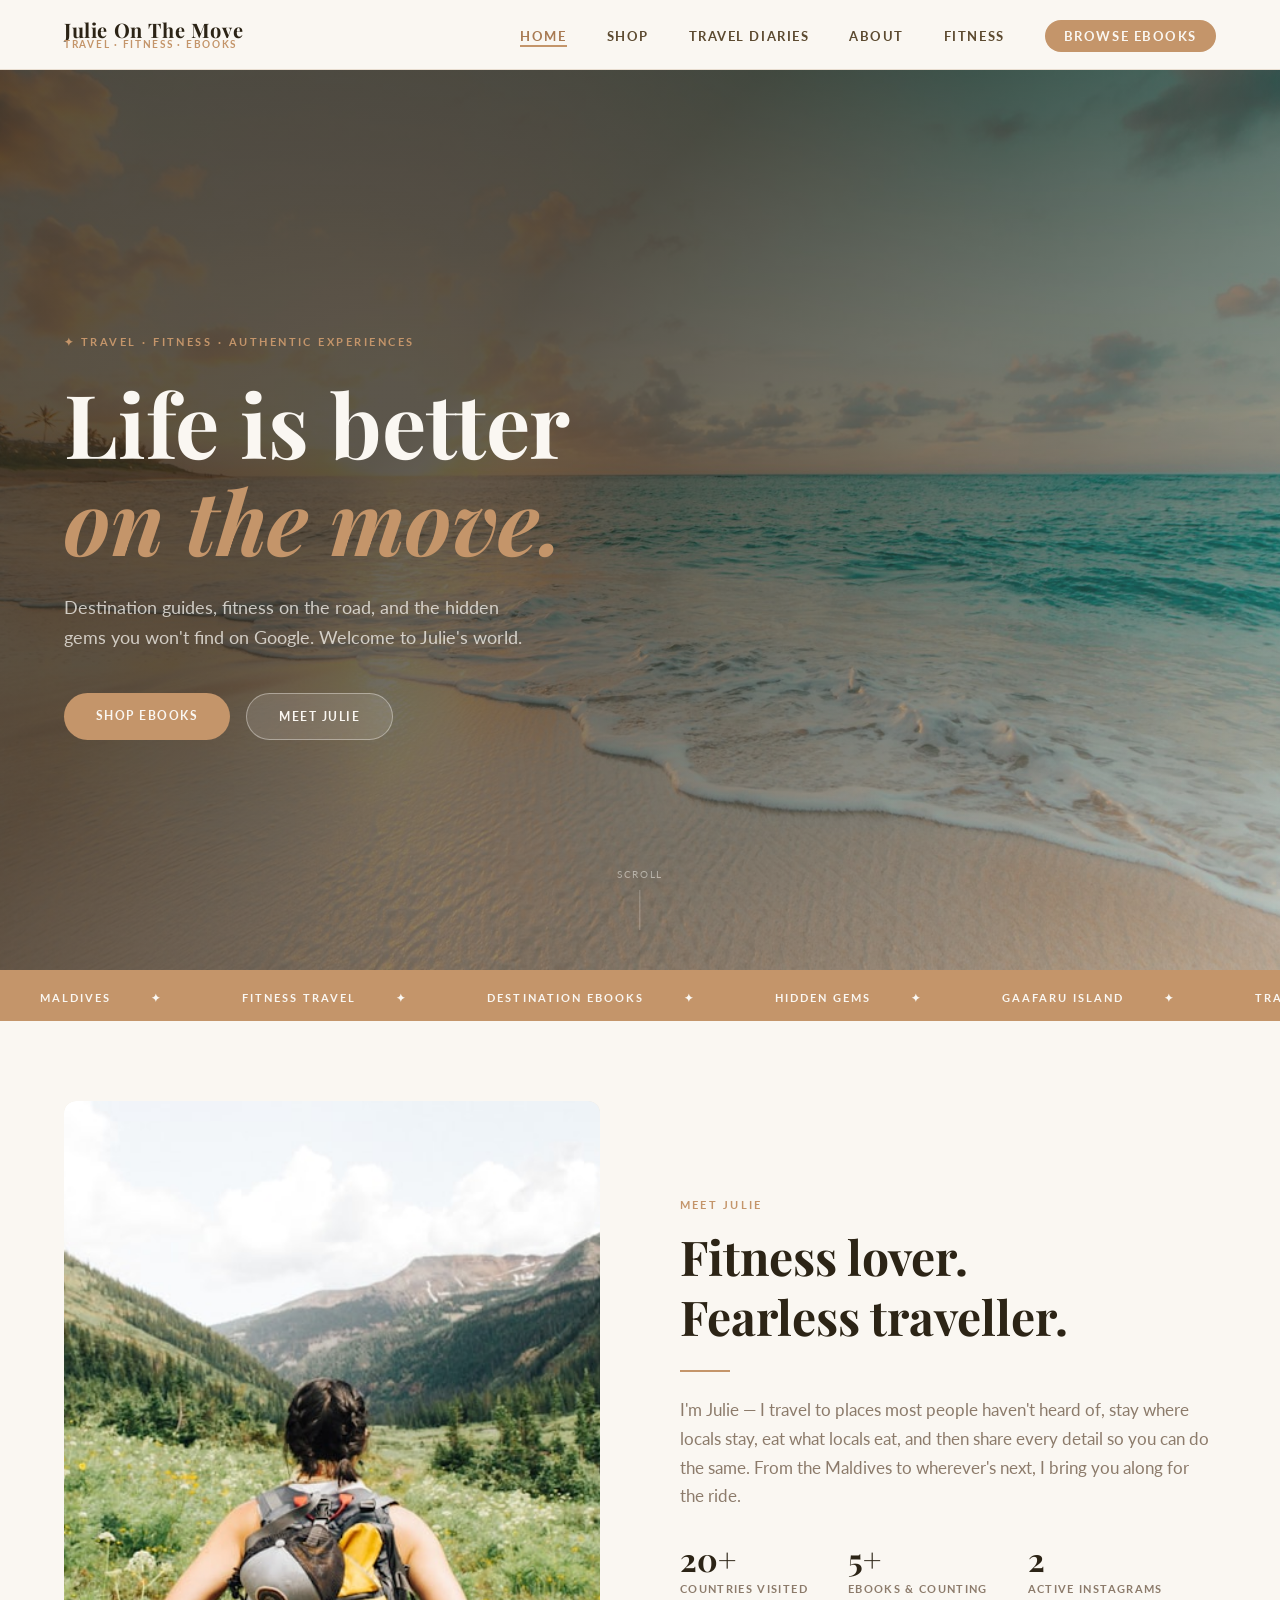
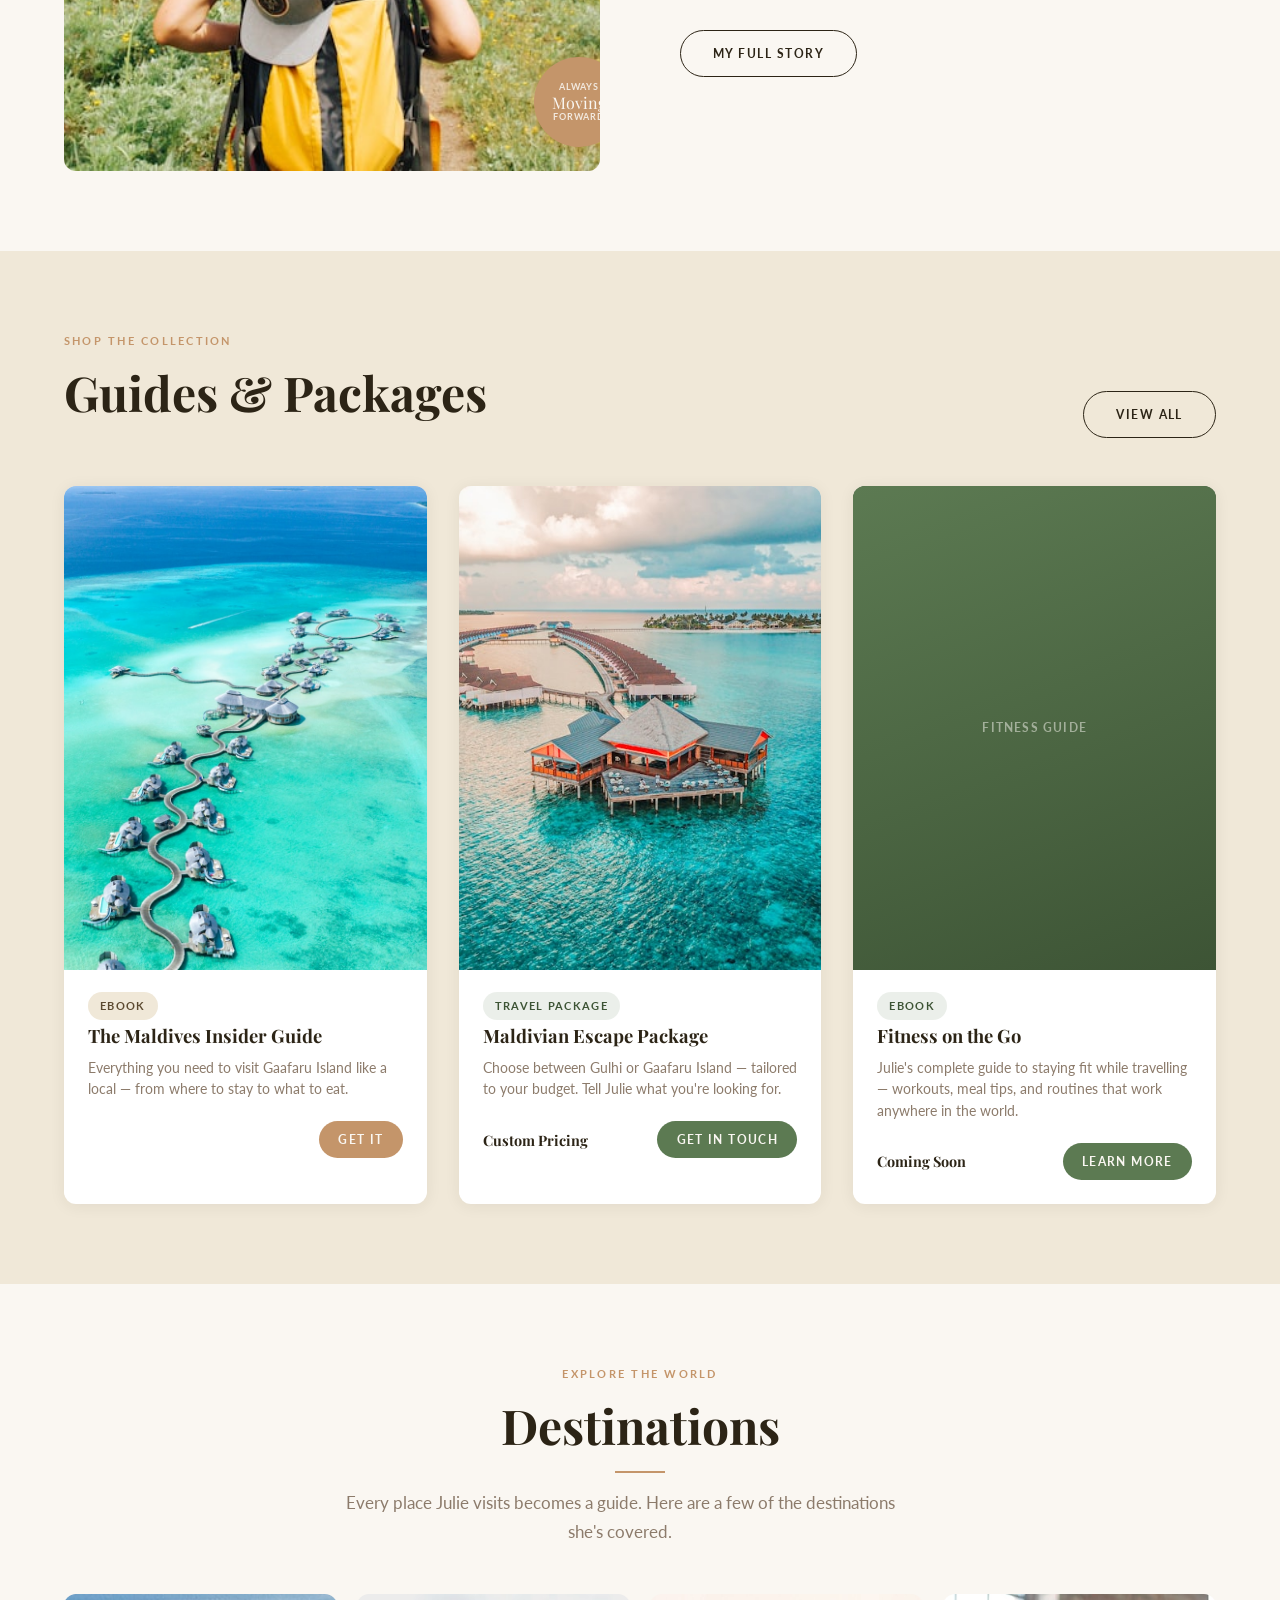
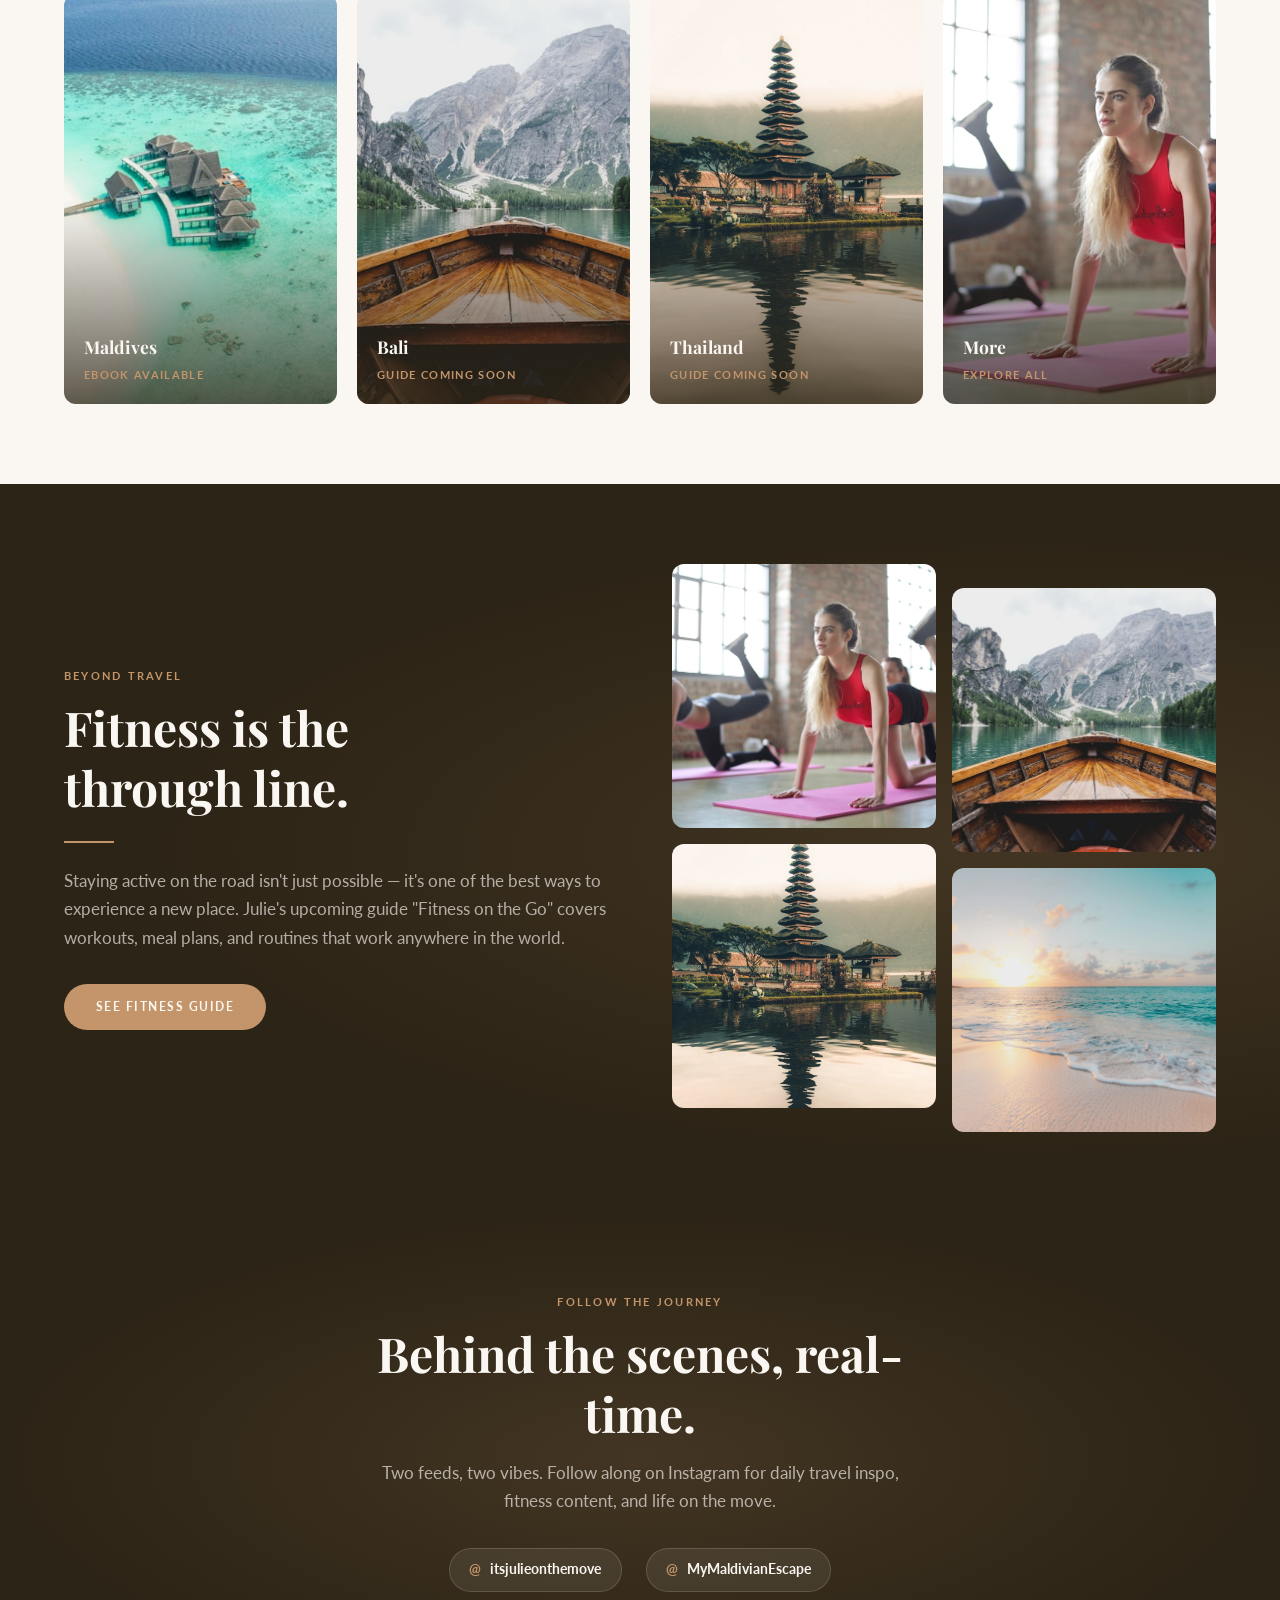
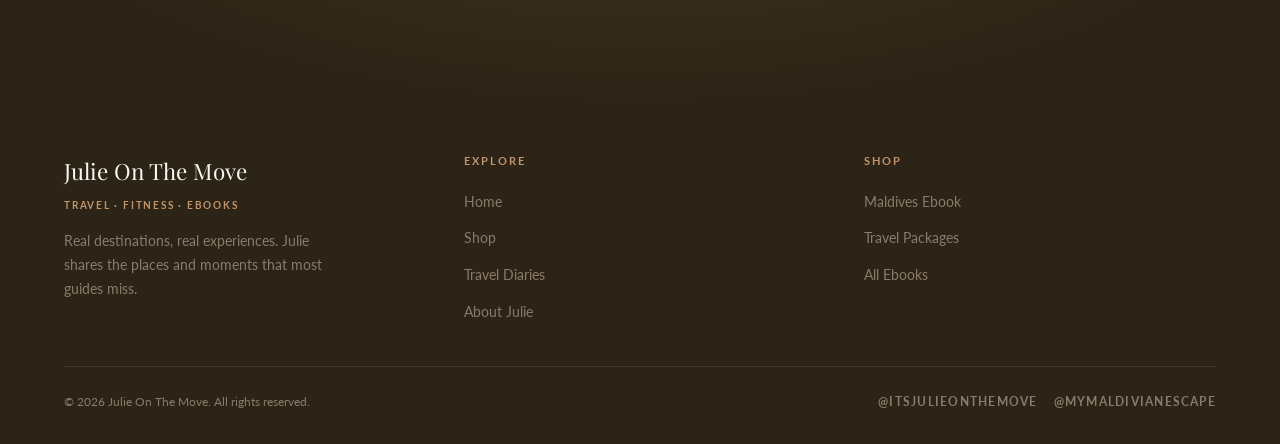
==== commit 6a6e7bb9: "Add Fitness link to nav header across all pages - Added Fitness nav link (desktop + mobile) on all 4" ====
--- a/index.html
+++ b/index.html
@@ -394,6 +394,7 @@
       <li><a href="shop.html">Shop</a></li>
       <li><a href="blog.html">Travel Diaries</a></li>
       <li><a href="about.html">About</a></li>
+      <li><a href="about.html#fitness">Fitness</a></li>
       <li><a href="shop.html" class="nav-cta">Browse Ebooks</a></li>
     </ul>
     <div class="hamburger" id="hamburger" aria-label="Open menu">
@@ -407,6 +408,7 @@
     <a href="shop.html">Shop</a>
     <a href="blog.html">Travel Diaries</a>
     <a href="about.html">About</a>
+    <a href="about.html#fitness">Fitness</a>
   </div>
 
   <div class="page-content">
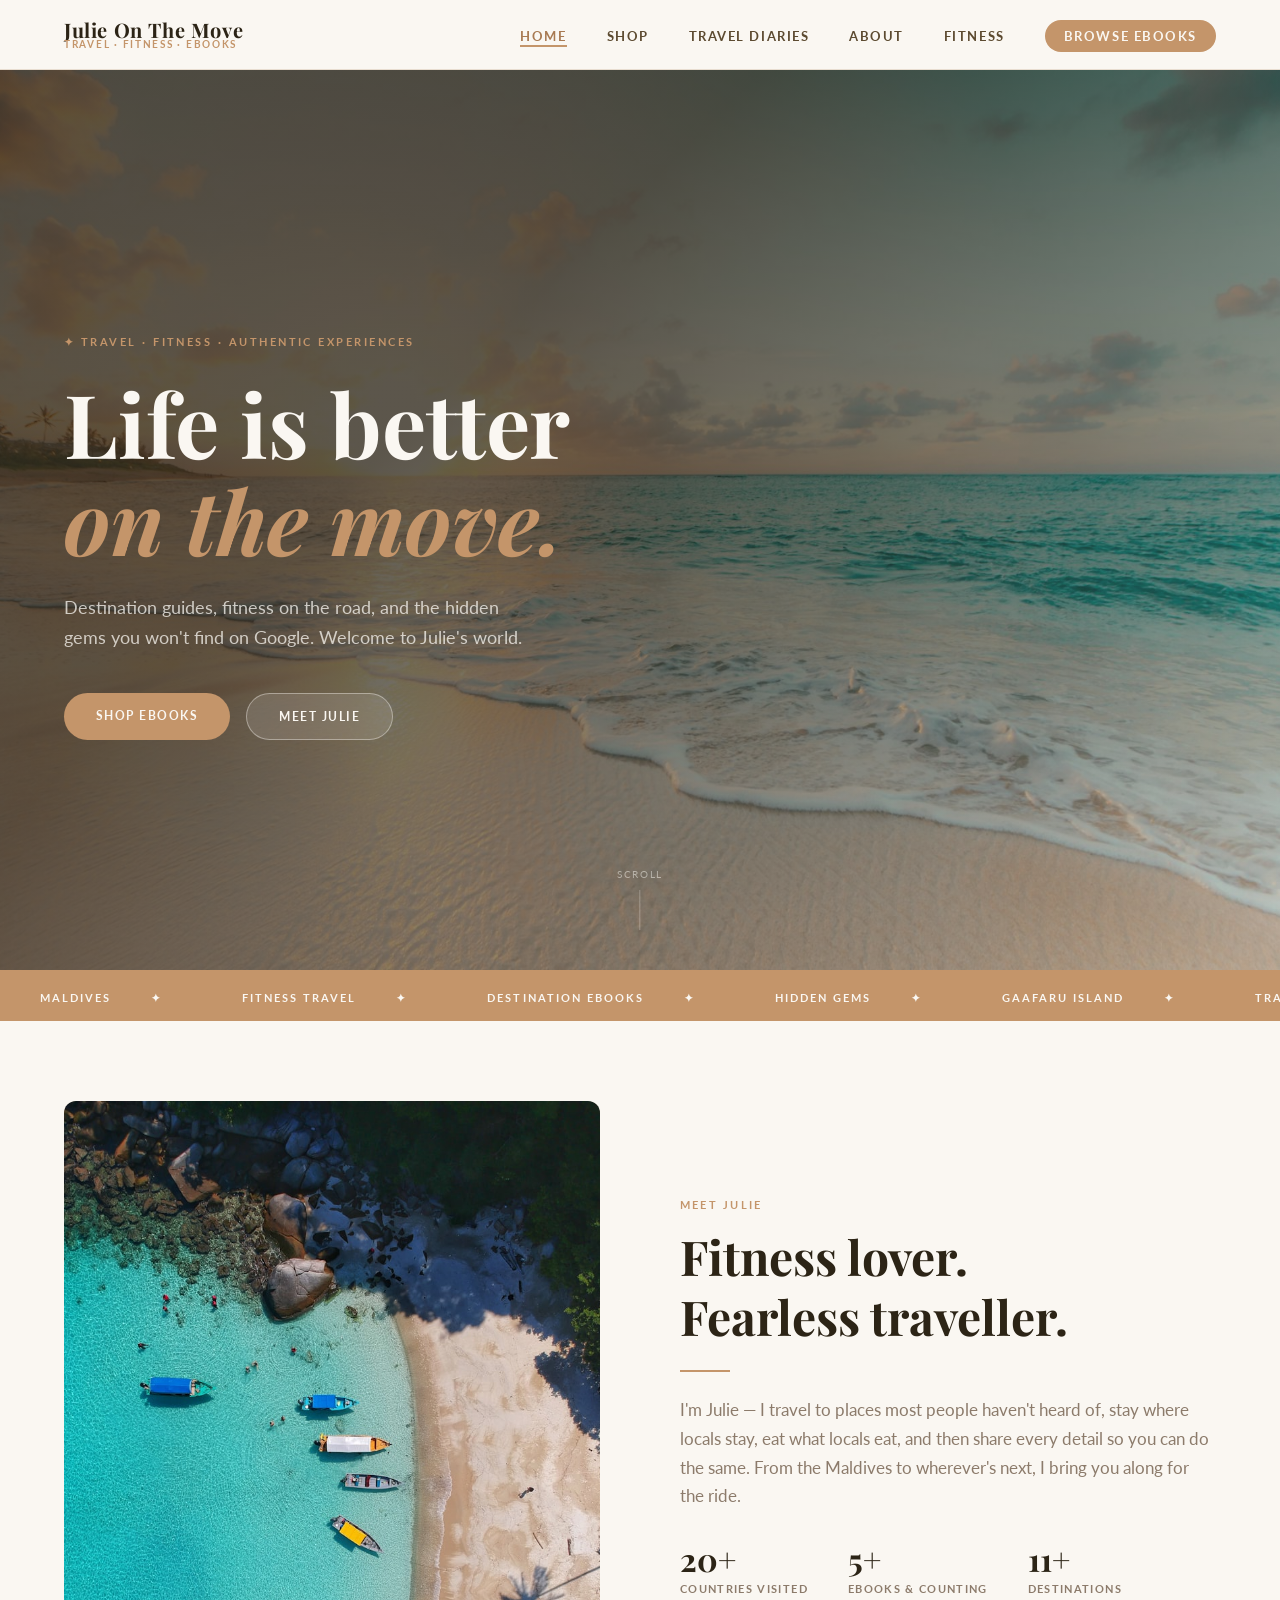
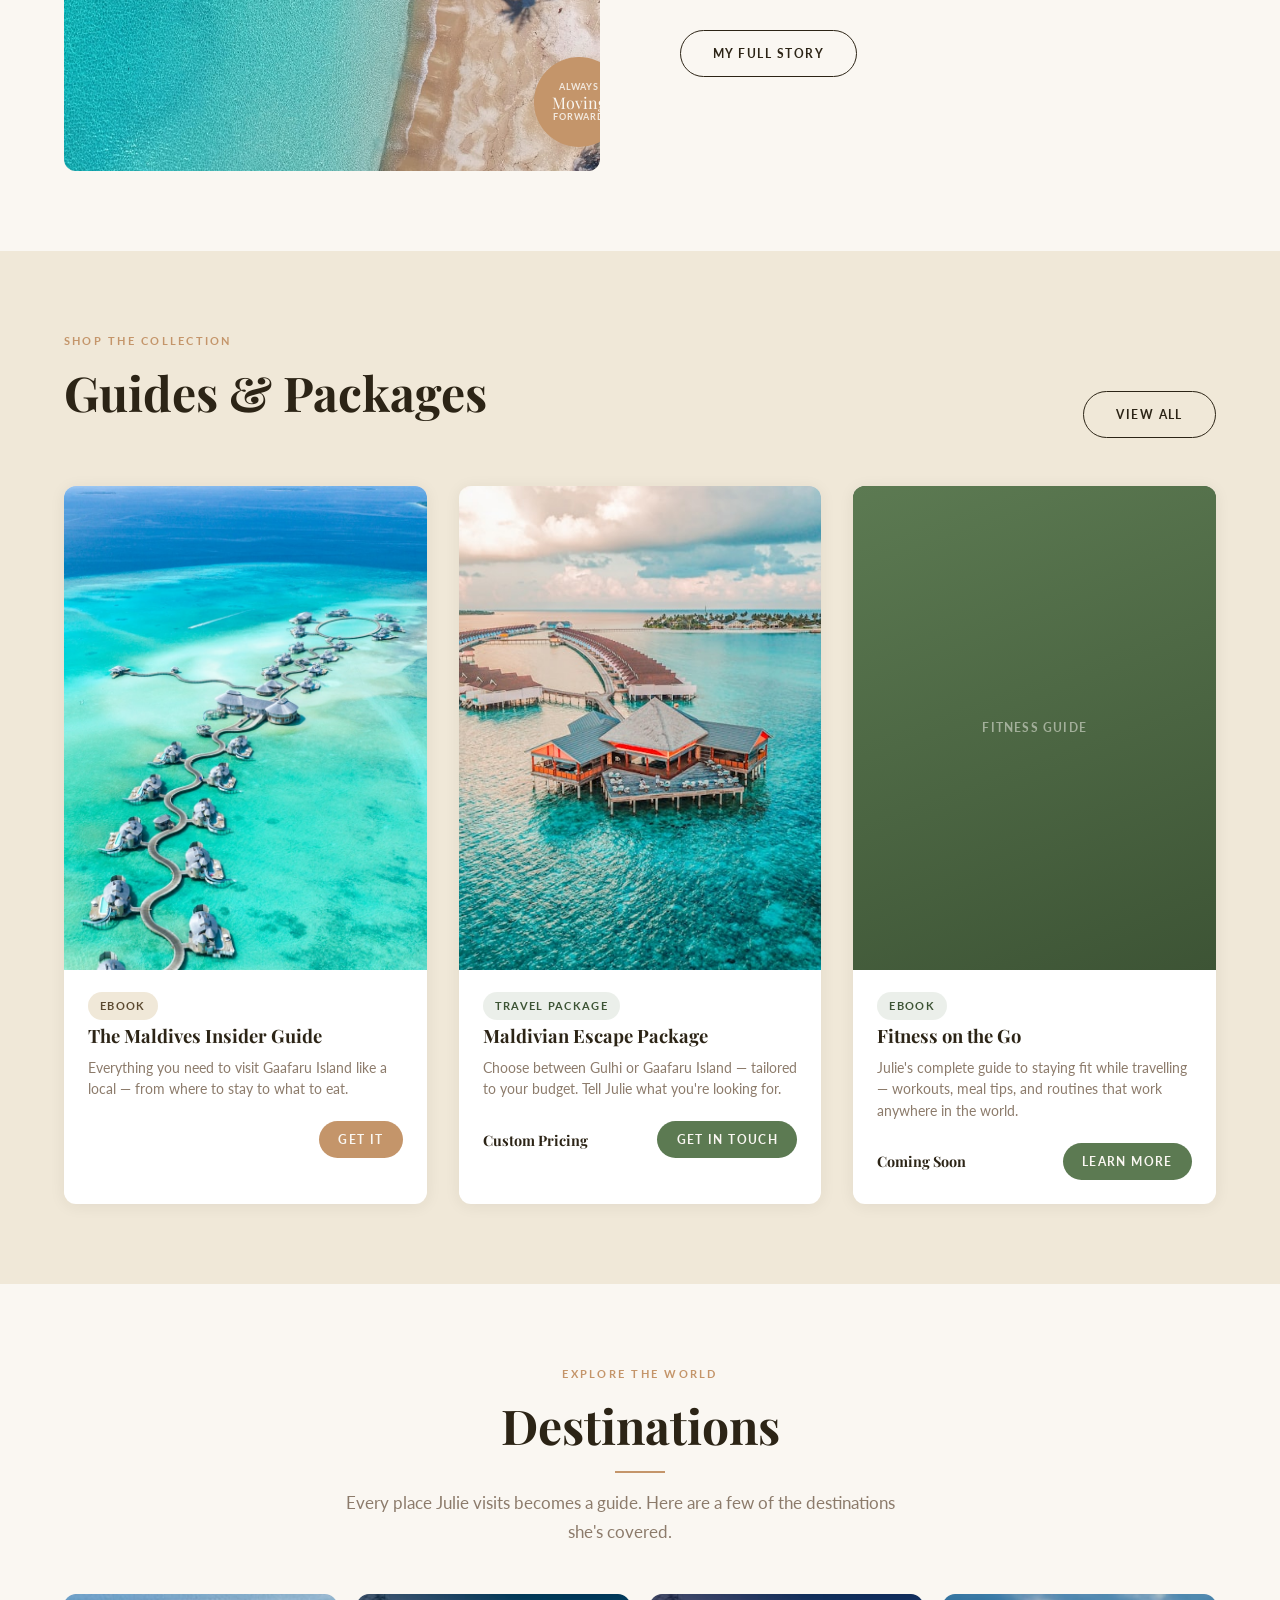
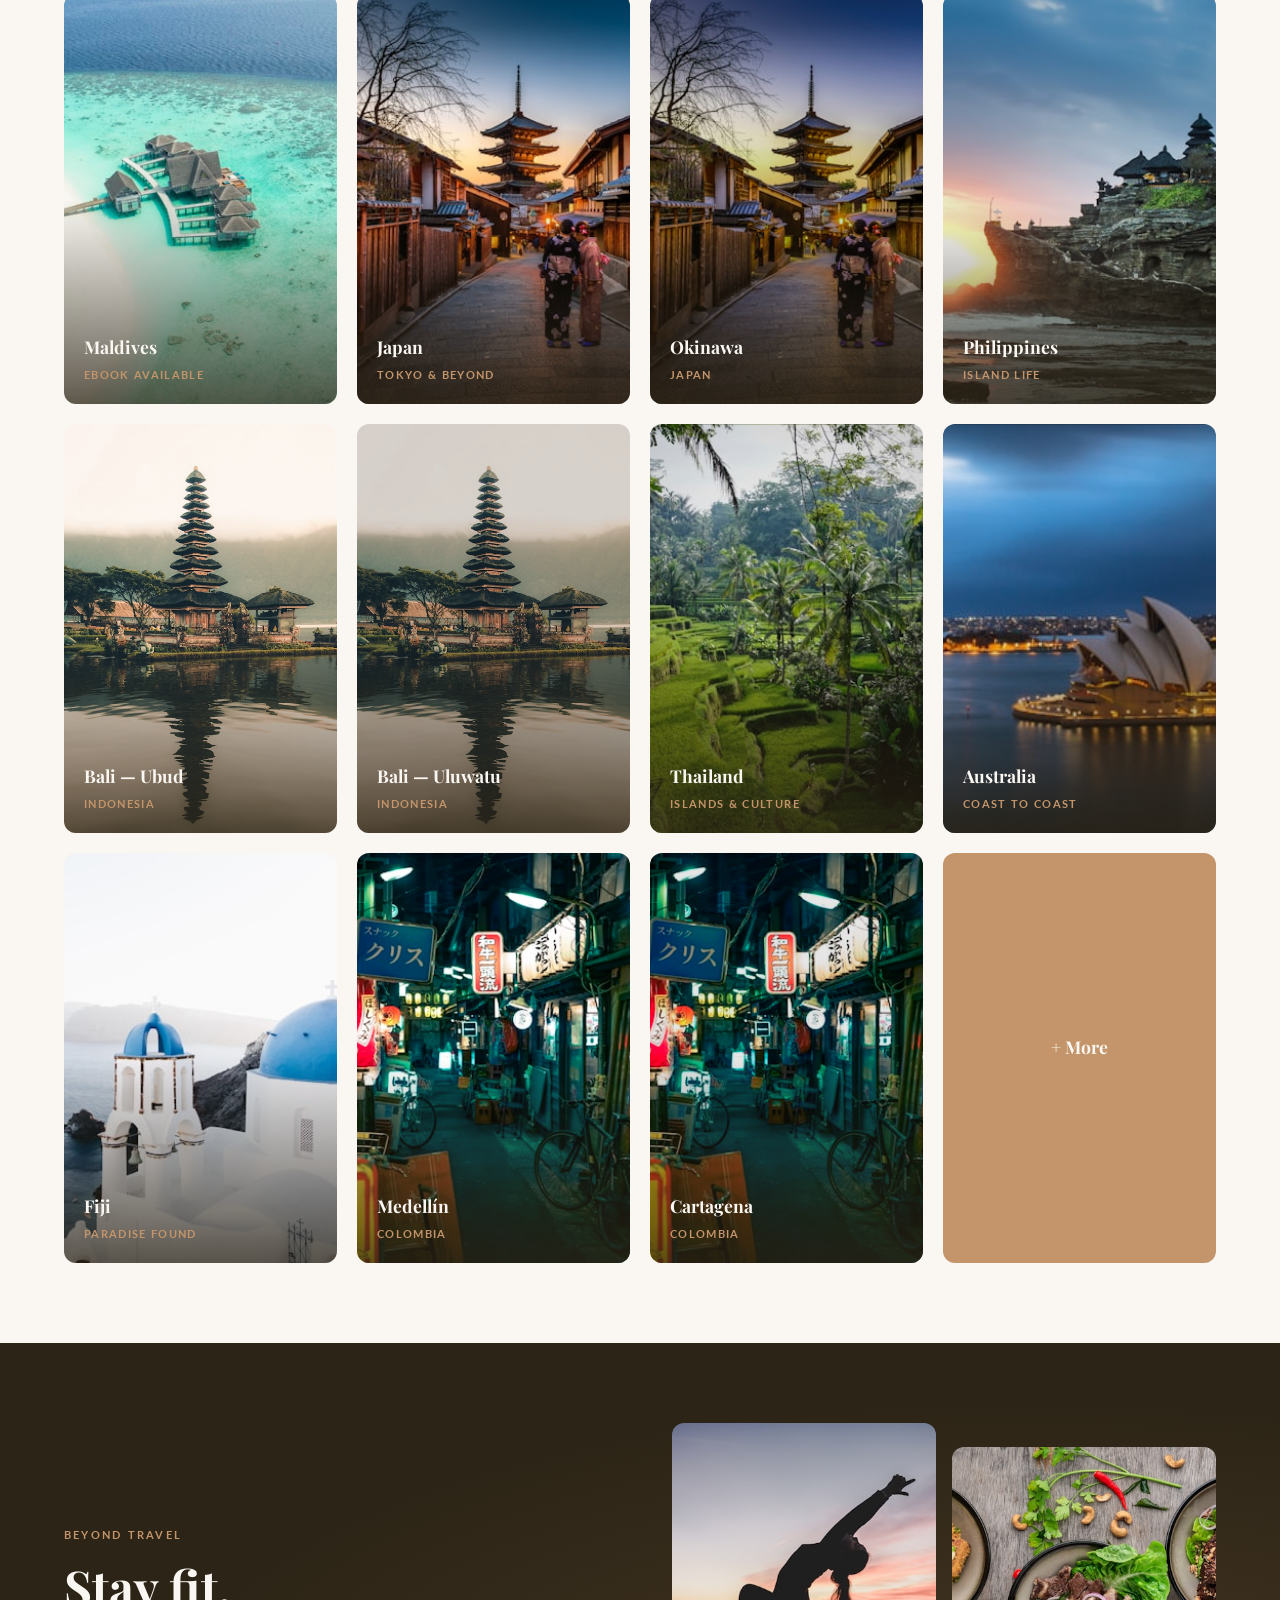
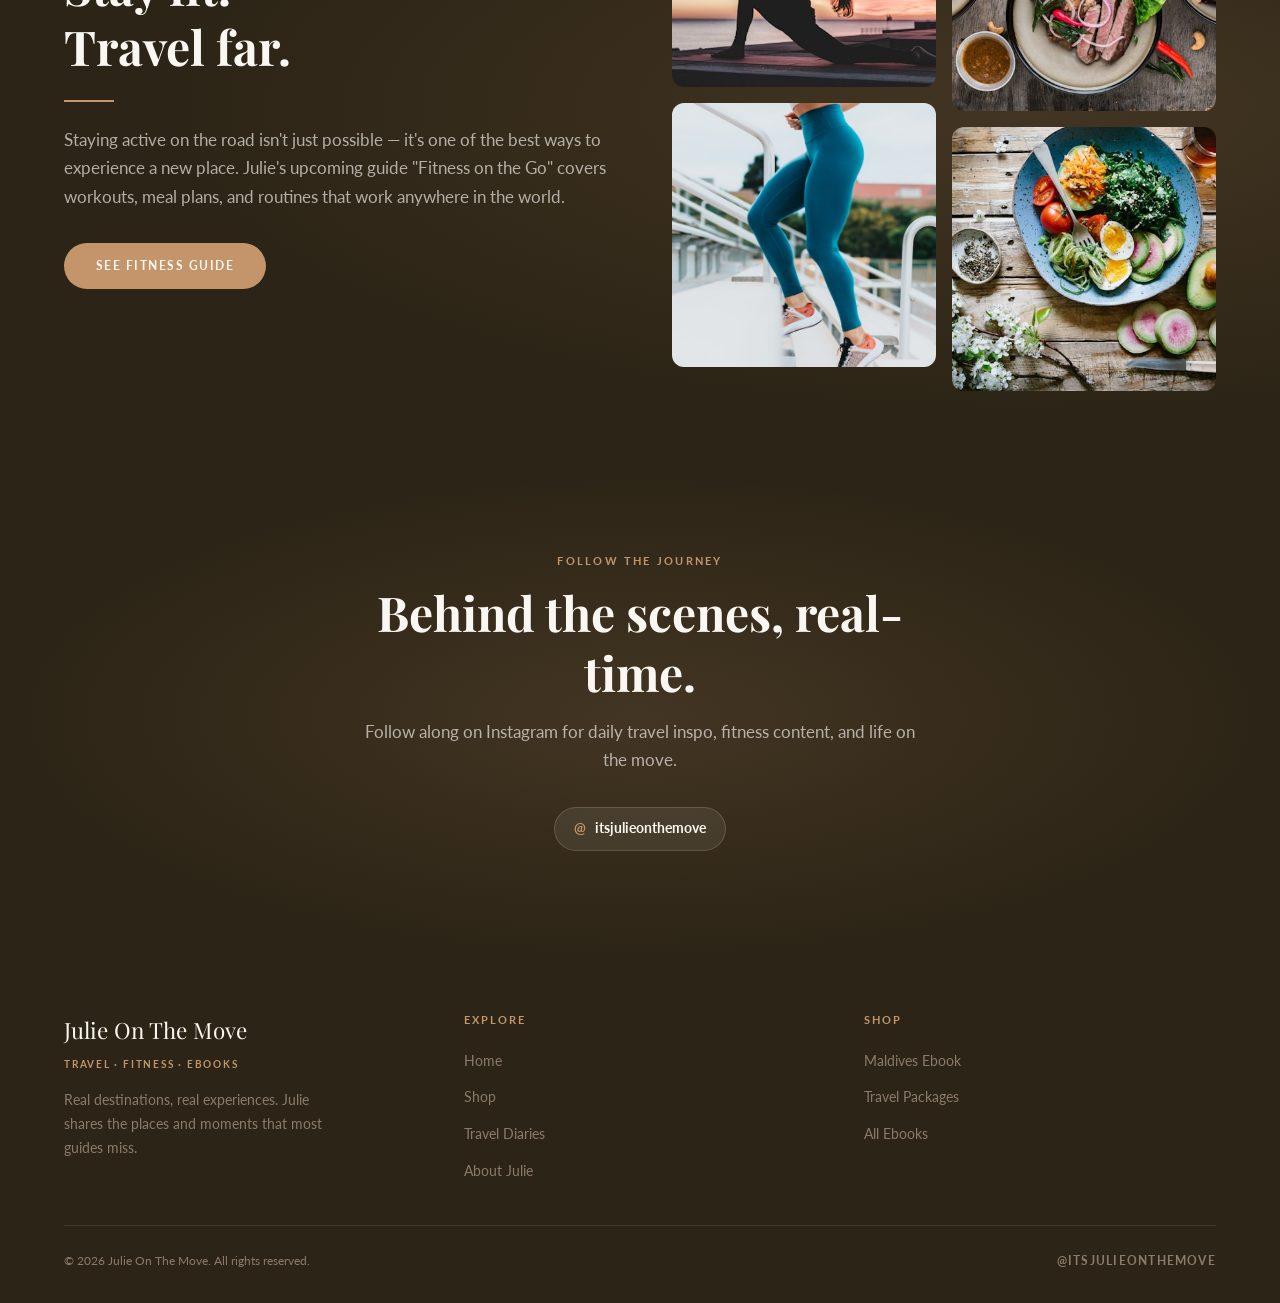
==== commit 29ed0fa2: "Update destinations, fitness photos, remove @MyMaldivianEscape - Added 11 destinations: Japan, Okina" ====
--- a/index.html
+++ b/index.html
@@ -477,8 +477,8 @@
               <div class="stat-label">Ebooks & Counting</div>
             </div>
             <div class="stat">
-              <div class="stat-num">2</div>
-              <div class="stat-label">Active Instagrams</div>
+              <div class="stat-num">11+</div>
+              <div class="stat-label">Destinations</div>
             </div>
           </div>
           <a href="about.html" class="btn btn-secondary">My Full Story</a>
@@ -556,39 +556,82 @@
         <div class="divider"></div>
         <p class="section-subtitle">Every place Julie visits becomes a guide. Here are a few of the destinations she's covered.</p>
       </div>
-      <div class="dest-grid">
-        <div class="dest-card dest-card-1">
-          <div class="dest-card-bg"></div>
-          <div class="dest-overlay"></div>
-          <div class="dest-label">
-            <h3>Maldives</h3>
-            <p>Ebook Available</p>
-          </div>
-        </div>
-        <div class="dest-card dest-card-2">
-          <div class="dest-card-bg"></div>
-          <div class="dest-overlay"></div>
-          <div class="dest-label">
-            <h3>Bali</h3>
-            <p>Guide Coming Soon</p>
-          </div>
-        </div>
-        <div class="dest-card dest-card-3">
-          <div class="dest-card-bg"></div>
-          <div class="dest-overlay"></div>
-          <div class="dest-label">
-            <h3>Thailand</h3>
-            <p>Guide Coming Soon</p>
-          </div>
-        </div>
-        <div class="dest-card dest-card-4">
-          <div class="dest-card-bg"></div>
-          <div class="dest-overlay"></div>
-          <div class="dest-label">
-            <h3>More</h3>
-            <p>Explore All</p>
-          </div>
-        </div>
+      <div class="dest-grid" style="grid-template-columns:repeat(4, 1fr);">
+
+        <div class="dest-card">
+          <div class="dest-card-bg" style="background:url('images/dest-maldives.jpg') center/cover;"></div>
+          <div class="dest-overlay"></div>
+          <div class="dest-label"><h3>Maldives</h3><p>Ebook Available</p></div>
+        </div>
+
+        <div class="dest-card">
+          <div class="dest-card-bg" style="background:url('images/dest-japan.jpg') center/cover;"></div>
+          <div class="dest-overlay"></div>
+          <div class="dest-label"><h3>Japan</h3><p>Tokyo & Beyond</p></div>
+        </div>
+
+        <div class="dest-card">
+          <div class="dest-card-bg" style="background:url('images/dest-japan.jpg') center/cover; filter:brightness(0.9) hue-rotate(20deg);"></div>
+          <div class="dest-overlay"></div>
+          <div class="dest-label"><h3>Okinawa</h3><p>Japan</p></div>
+        </div>
+
+        <div class="dest-card">
+          <div class="dest-card-bg" style="background:url('images/dest-philippines.jpg') center/cover;"></div>
+          <div class="dest-overlay"></div>
+          <div class="dest-label"><h3>Philippines</h3><p>Island Life</p></div>
+        </div>
+
+        <div class="dest-card">
+          <div class="dest-card-bg" style="background:url('images/dest-bali.jpg') center/cover;"></div>
+          <div class="dest-overlay"></div>
+          <div class="dest-label"><h3>Bali — Ubud</h3><p>Indonesia</p></div>
+        </div>
+
+        <div class="dest-card">
+          <div class="dest-card-bg" style="background:url('images/dest-bali.jpg') center/cover; filter:brightness(0.85);"></div>
+          <div class="dest-overlay"></div>
+          <div class="dest-label"><h3>Bali — Uluwatu</h3><p>Indonesia</p></div>
+        </div>
+
+        <div class="dest-card">
+          <div class="dest-card-bg" style="background:url('images/dest-thailand.jpg') center/cover;"></div>
+          <div class="dest-overlay"></div>
+          <div class="dest-label"><h3>Thailand</h3><p>Islands & Culture</p></div>
+        </div>
+
+        <div class="dest-card">
+          <div class="dest-card-bg" style="background:url('images/dest-australia.jpg') center/cover;"></div>
+          <div class="dest-overlay"></div>
+          <div class="dest-label"><h3>Australia</h3><p>Coast to Coast</p></div>
+        </div>
+
+        <div class="dest-card">
+          <div class="dest-card-bg" style="background:url('images/dest-fiji.jpg') center/cover;"></div>
+          <div class="dest-overlay"></div>
+          <div class="dest-label"><h3>Fiji</h3><p>Paradise Found</p></div>
+        </div>
+
+        <div class="dest-card">
+          <div class="dest-card-bg" style="background:url('images/dest-colombia.jpg') center/cover;"></div>
+          <div class="dest-overlay"></div>
+          <div class="dest-label"><h3>Medellín</h3><p>Colombia</p></div>
+        </div>
+
+        <div class="dest-card">
+          <div class="dest-card-bg" style="background:url('images/dest-colombia.jpg') center/cover; filter:brightness(0.9) saturate(1.2);"></div>
+          <div class="dest-overlay"></div>
+          <div class="dest-label"><h3>Cartagena</h3><p>Colombia</p></div>
+        </div>
+
+        <div class="dest-card" style="background:var(--sand); display:flex; align-items:center; justify-content:center;">
+          <div class="dest-overlay" style="background:none;"></div>
+          <div class="dest-label" style="position:relative; bottom:auto; left:auto; text-align:center;">
+            <h3>+ More</h3>
+            <p>Always Exploring</p>
+          </div>
+        </div>
+
       </div>
     </section>
 
@@ -598,23 +641,23 @@
       <div style="max-width:var(--max-width); margin:0 auto; display:grid; grid-template-columns:1fr 1fr; gap:4rem; align-items:center; position:relative; z-index:1;">
         <div>
           <p class="section-label" style="color:var(--sand);">Beyond Travel</p>
-          <h2 class="section-title" style="color:var(--warm-white);">Fitness is the<br/>through line.</h2>
+          <h2 class="section-title" style="color:var(--warm-white);">Stay fit.<br/>Travel far.</h2>
           <div class="divider" style="background:var(--sand);"></div>
           <p class="section-subtitle" style="color:rgba(250,247,242,0.65); margin-bottom:2rem;">Staying active on the road isn't just possible — it's one of the best ways to experience a new place. Julie's upcoming guide "Fitness on the Go" covers workouts, meal plans, and routines that work anywhere in the world.</p>
           <a href="shop.html" class="btn btn-primary">See Fitness Guide</a>
         </div>
         <div style="display:grid; grid-template-columns:1fr 1fr; gap:1rem;">
           <div style="aspect-ratio:1; border-radius:12px; overflow:hidden;">
-            <img src="images/dest-beach.jpg" alt="Beach fitness" style="width:100%;height:100%;object-fit:cover;" />
+            <img src="images/fitness-yoga.jpg" alt="Yoga outdoors" style="width:100%;height:100%;object-fit:cover;" />
           </div>
           <div style="aspect-ratio:1; border-radius:12px; overflow:hidden; margin-top:1.5rem;">
-            <img src="images/dest-sunset.jpg" alt="Travel fitness" style="width:100%;height:100%;object-fit:cover;" />
+            <img src="images/fitness-food.jpg" alt="Healthy travel food" style="width:100%;height:100%;object-fit:cover;" />
           </div>
           <div style="aspect-ratio:1; border-radius:12px; overflow:hidden; margin-top:-1.5rem;">
-            <img src="images/dest-jungle.jpg" alt="Jungle workout" style="width:100%;height:100%;object-fit:cover;" />
+            <img src="images/fitness-run.jpg" alt="Running outdoors" style="width:100%;height:100%;object-fit:cover;" />
           </div>
           <div style="aspect-ratio:1; border-radius:12px; overflow:hidden;">
-            <img src="images/hero.jpg" alt="Active travel" style="width:100%;height:100%;object-fit:cover;" />
+            <img src="images/fitness-food2.jpg" alt="International cuisine" style="width:100%;height:100%;object-fit:cover;" />
           </div>
         </div>
       </div>
@@ -625,13 +668,10 @@
       <div class="insta-cta-inner">
         <p class="section-label" style="color:var(--sand);">Follow The Journey</p>
         <h2 class="section-title">Behind the scenes, real-time.</h2>
-        <p class="section-subtitle">Two feeds, two vibes. Follow along on Instagram for daily travel inspo, fitness content, and life on the move.</p>
+        <p class="section-subtitle">Follow along on Instagram for daily travel inspo, fitness content, and life on the move.</p>
         <div class="insta-handles">
           <a href="https://www.instagram.com/itsjulieonthemove" target="_blank" class="insta-handle">
             <span class="at">@</span>itsjulieonthemove
-          </a>
-          <a href="https://www.instagram.com/MyMaldivianEscape" target="_blank" class="insta-handle">
-            <span class="at">@</span>MyMaldivianEscape
           </a>
         </div>
       </div>
@@ -669,7 +709,6 @@
       <p>© 2026 Julie On The Move. All rights reserved.</p>
       <div class="social-links">
         <a href="https://www.instagram.com/itsjulieonthemove" target="_blank">@itsjulieonthemove</a>
-        <a href="https://www.instagram.com/MyMaldivianEscape" target="_blank">@MyMaldivianEscape</a>
       </div>
     </div>
   </footer>
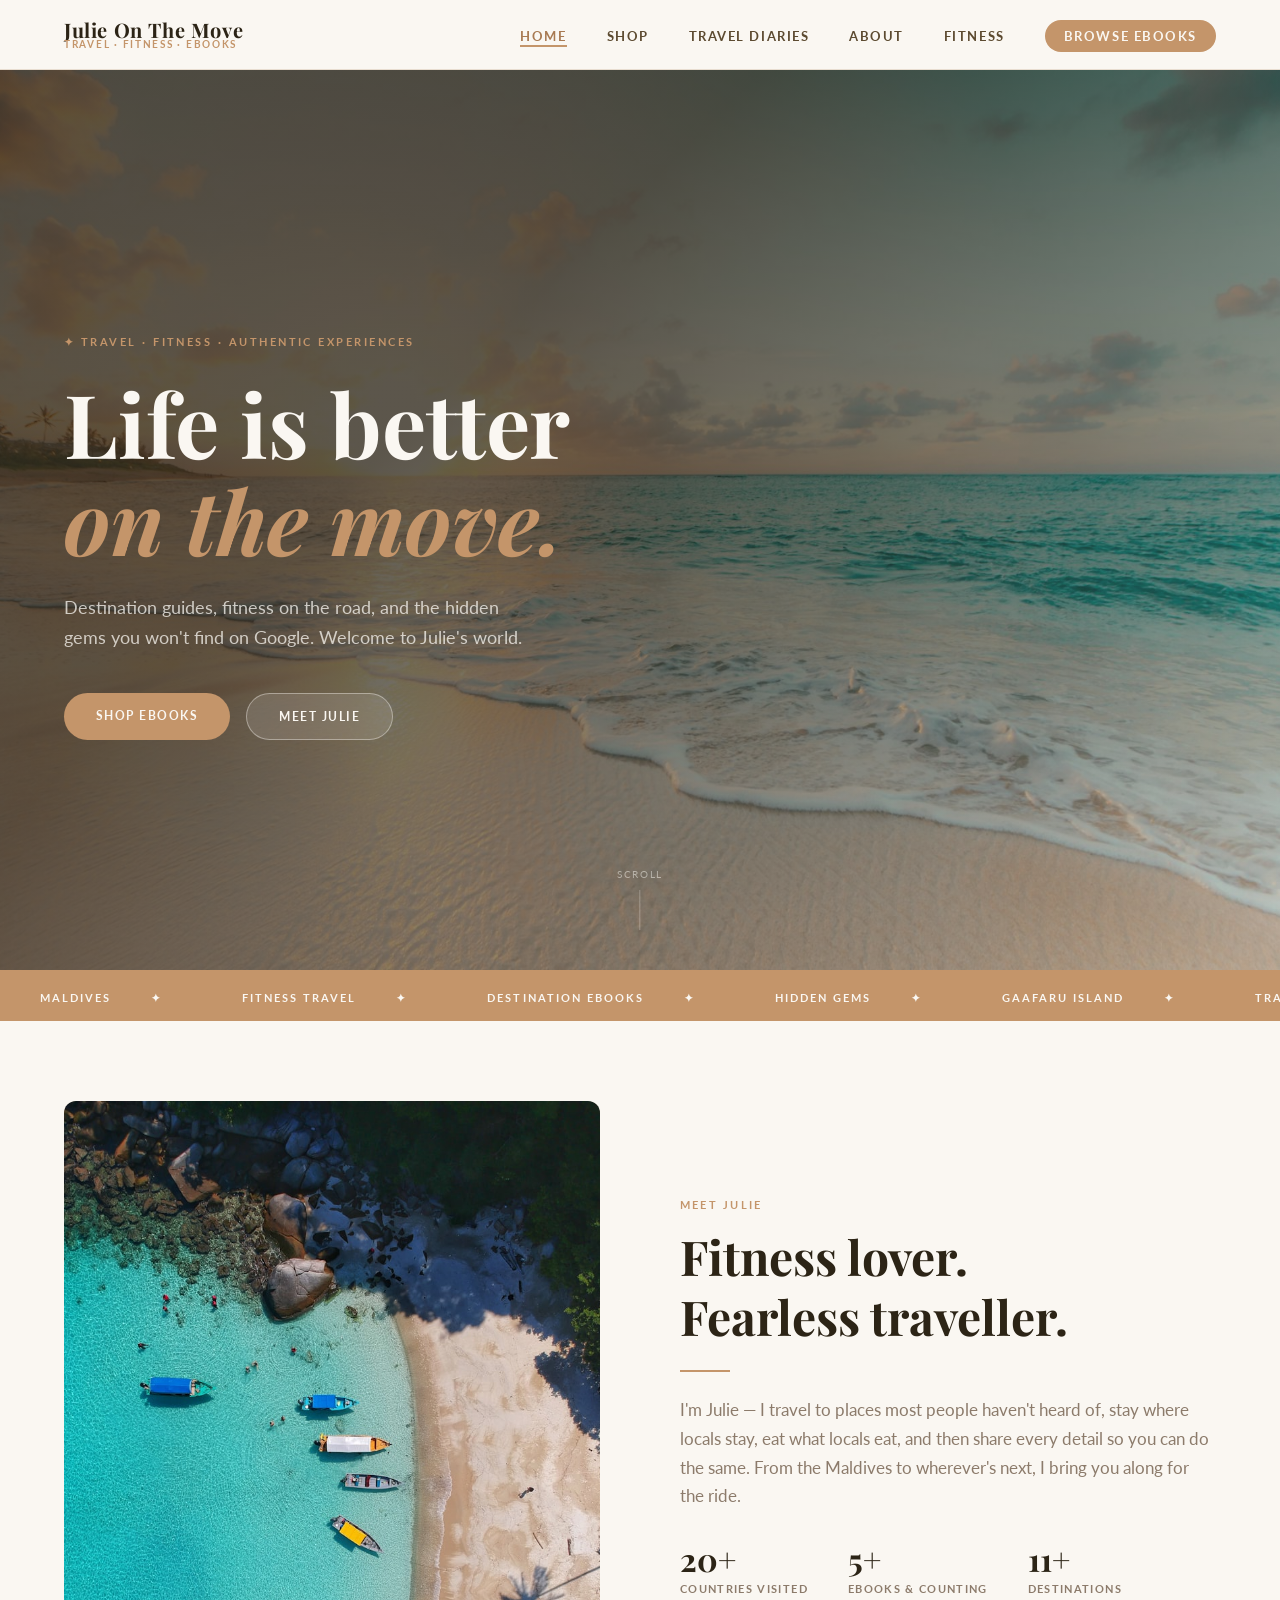
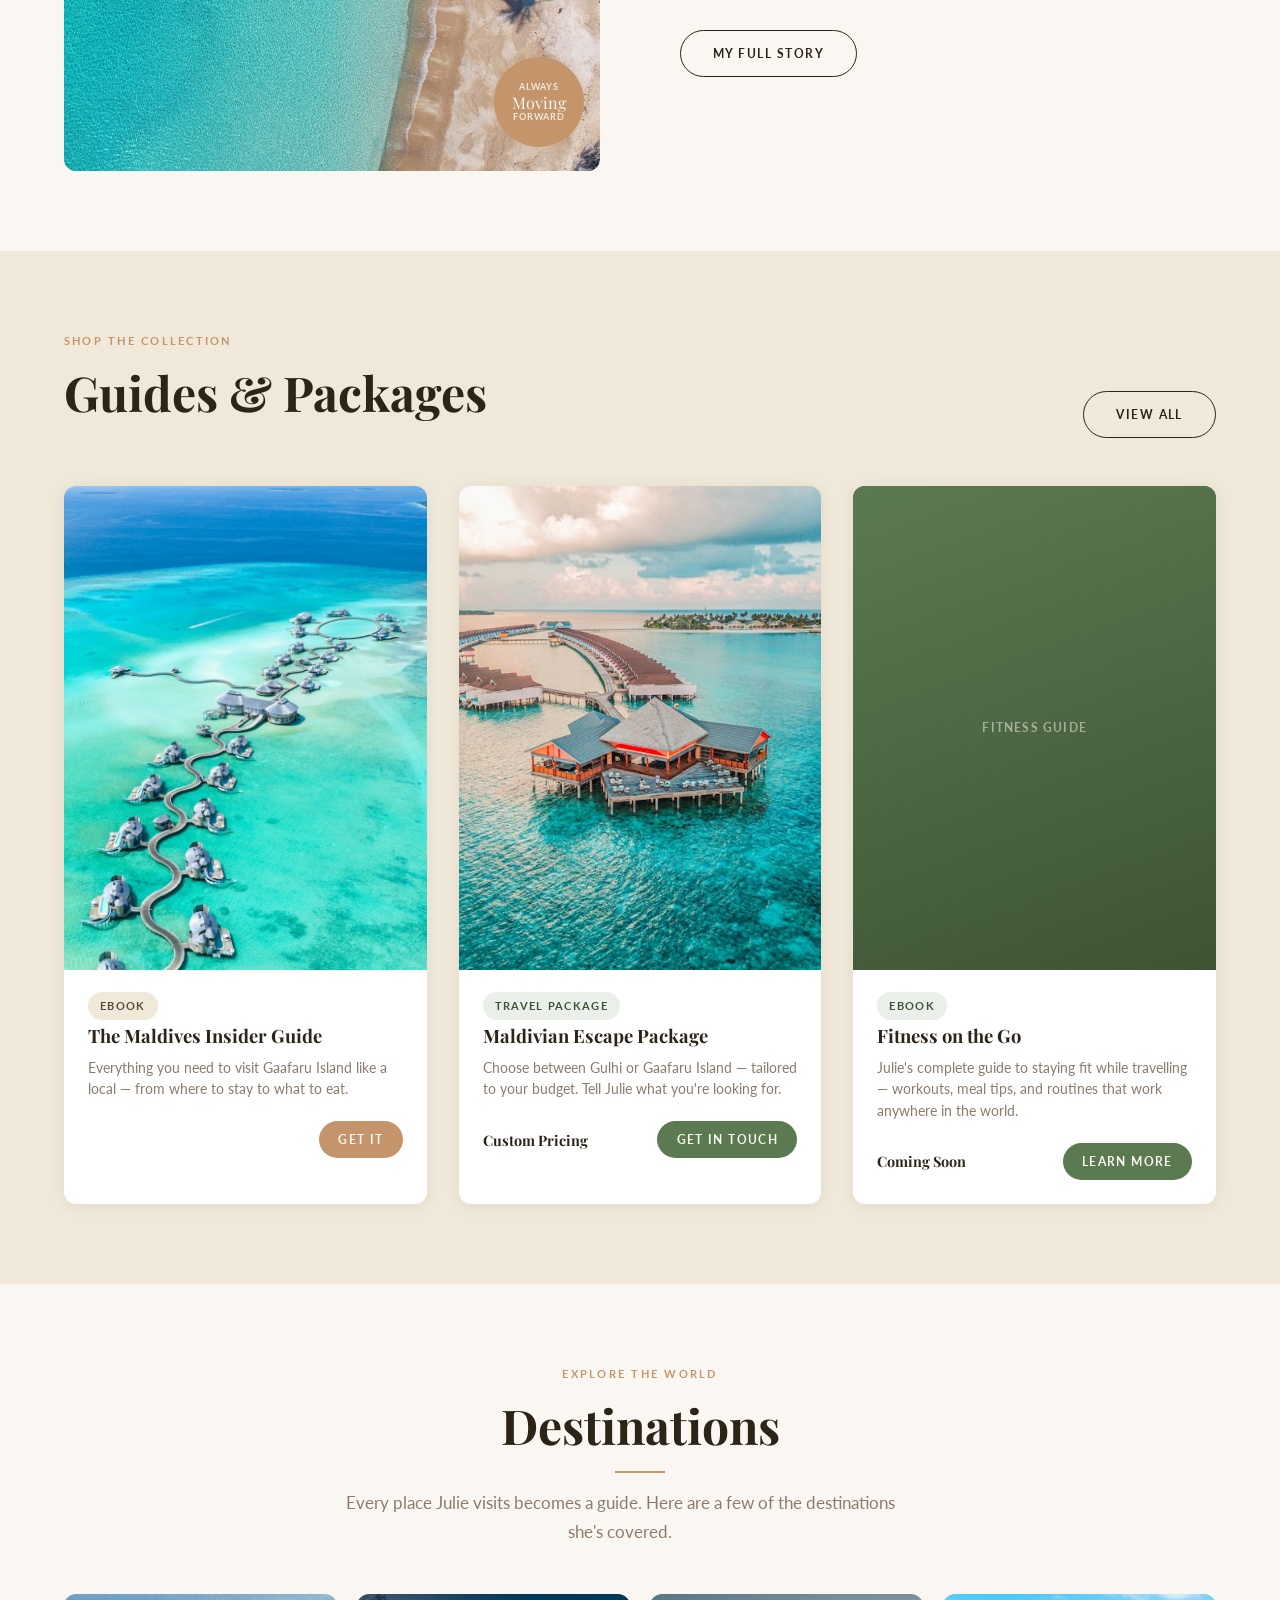
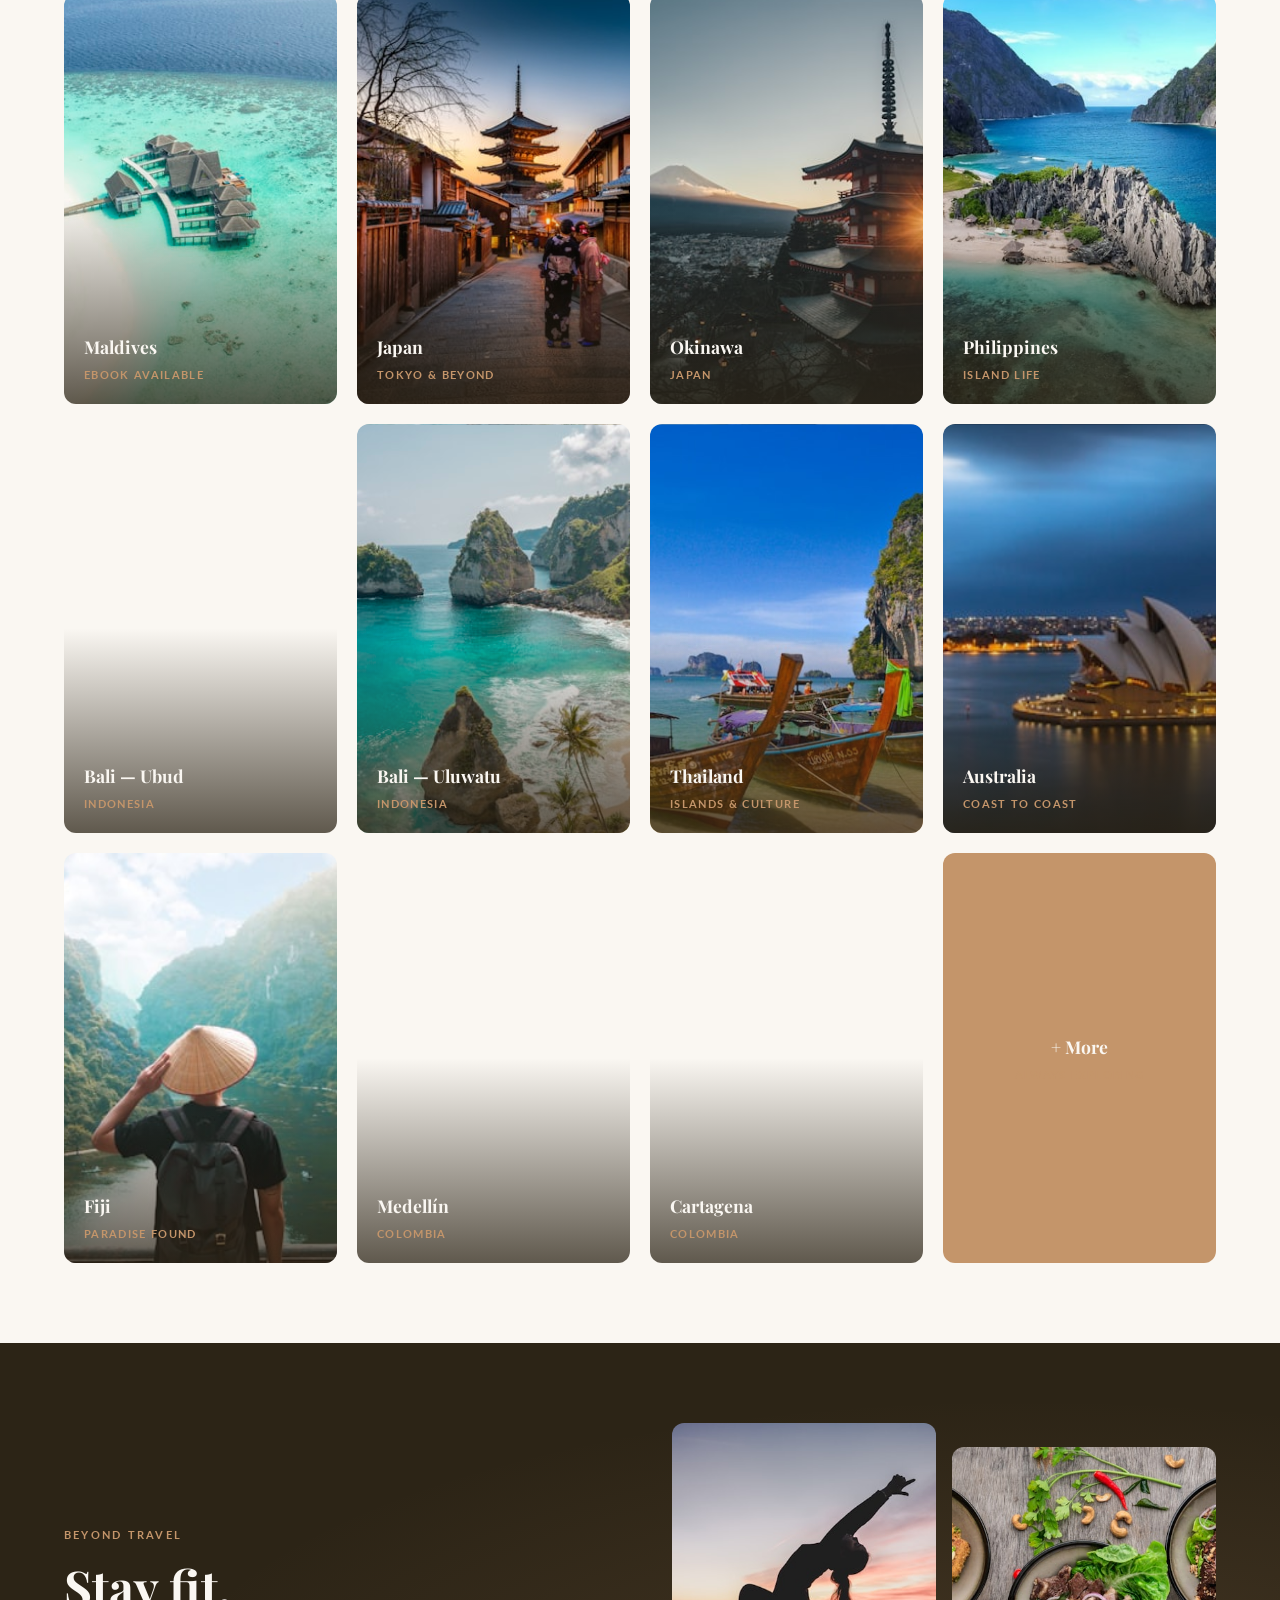
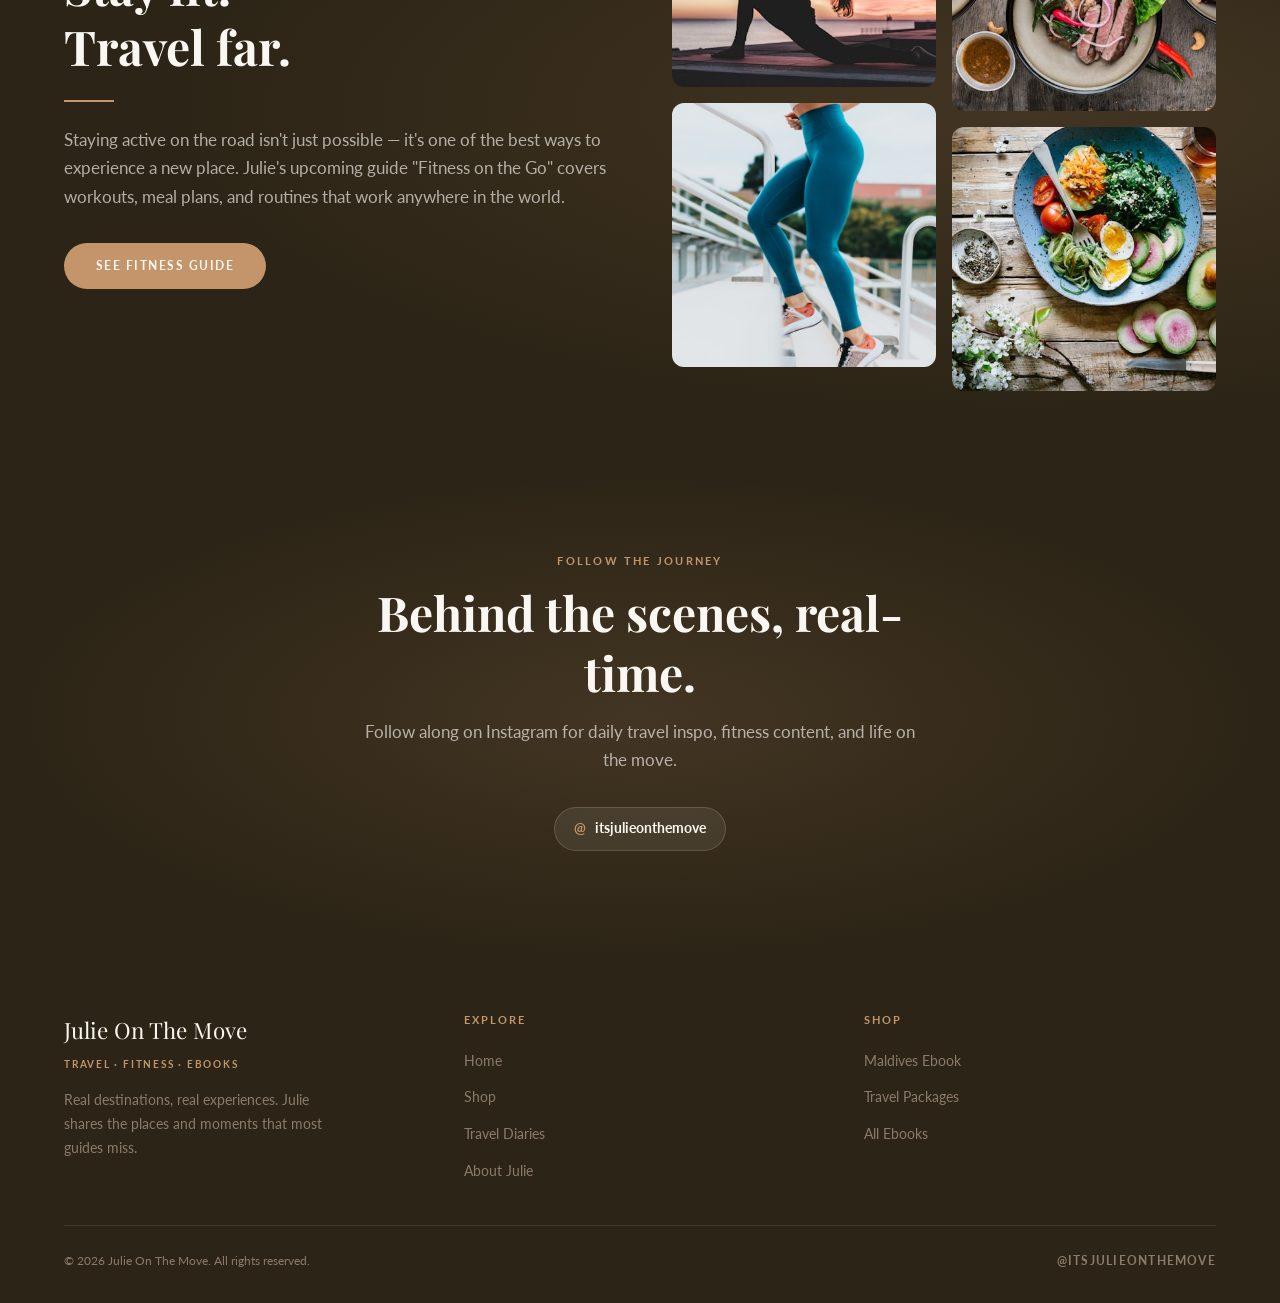
==== commit 7c94aa0f: "Fix badge cutoff, update all destination photos to location-specific - Fixed "Always Moving Forward"" ====
--- a/index.html
+++ b/index.html
@@ -142,7 +142,7 @@
     }
     .about-strip-badge {
       position: absolute;
-      bottom: 1.5rem; right: -1.5rem;
+      bottom: 1.5rem; right: 1rem;
       background: var(--sand);
       color: var(--warm-white);
       width: 90px; height: 90px;
@@ -571,7 +571,7 @@
         </div>
 
         <div class="dest-card">
-          <div class="dest-card-bg" style="background:url('images/dest-japan.jpg') center/cover; filter:brightness(0.9) hue-rotate(20deg);"></div>
+          <div class="dest-card-bg" style="background:url('images/dest-okinawa.jpg') center/cover;"></div>
           <div class="dest-overlay"></div>
           <div class="dest-label"><h3>Okinawa</h3><p>Japan</p></div>
         </div>
@@ -583,13 +583,13 @@
         </div>
 
         <div class="dest-card">
-          <div class="dest-card-bg" style="background:url('images/dest-bali.jpg') center/cover;"></div>
+          <div class="dest-card-bg" style="background:url('images/dest-ubud.jpg') center/cover;"></div>
           <div class="dest-overlay"></div>
           <div class="dest-label"><h3>Bali — Ubud</h3><p>Indonesia</p></div>
         </div>
 
         <div class="dest-card">
-          <div class="dest-card-bg" style="background:url('images/dest-bali.jpg') center/cover; filter:brightness(0.85);"></div>
+          <div class="dest-card-bg" style="background:url('images/dest-uluwatu.jpg') center/cover;"></div>
           <div class="dest-overlay"></div>
           <div class="dest-label"><h3>Bali — Uluwatu</h3><p>Indonesia</p></div>
         </div>
@@ -613,13 +613,13 @@
         </div>
 
         <div class="dest-card">
-          <div class="dest-card-bg" style="background:url('images/dest-colombia.jpg') center/cover;"></div>
+          <div class="dest-card-bg" style="background:url('images/dest-medellin.jpg') center/cover;"></div>
           <div class="dest-overlay"></div>
           <div class="dest-label"><h3>Medellín</h3><p>Colombia</p></div>
         </div>
 
         <div class="dest-card">
-          <div class="dest-card-bg" style="background:url('images/dest-colombia.jpg') center/cover; filter:brightness(0.9) saturate(1.2);"></div>
+          <div class="dest-card-bg" style="background:url('images/dest-cartagena.jpg') center/cover;"></div>
           <div class="dest-overlay"></div>
           <div class="dest-label"><h3>Cartagena</h3><p>Colombia</p></div>
         </div>
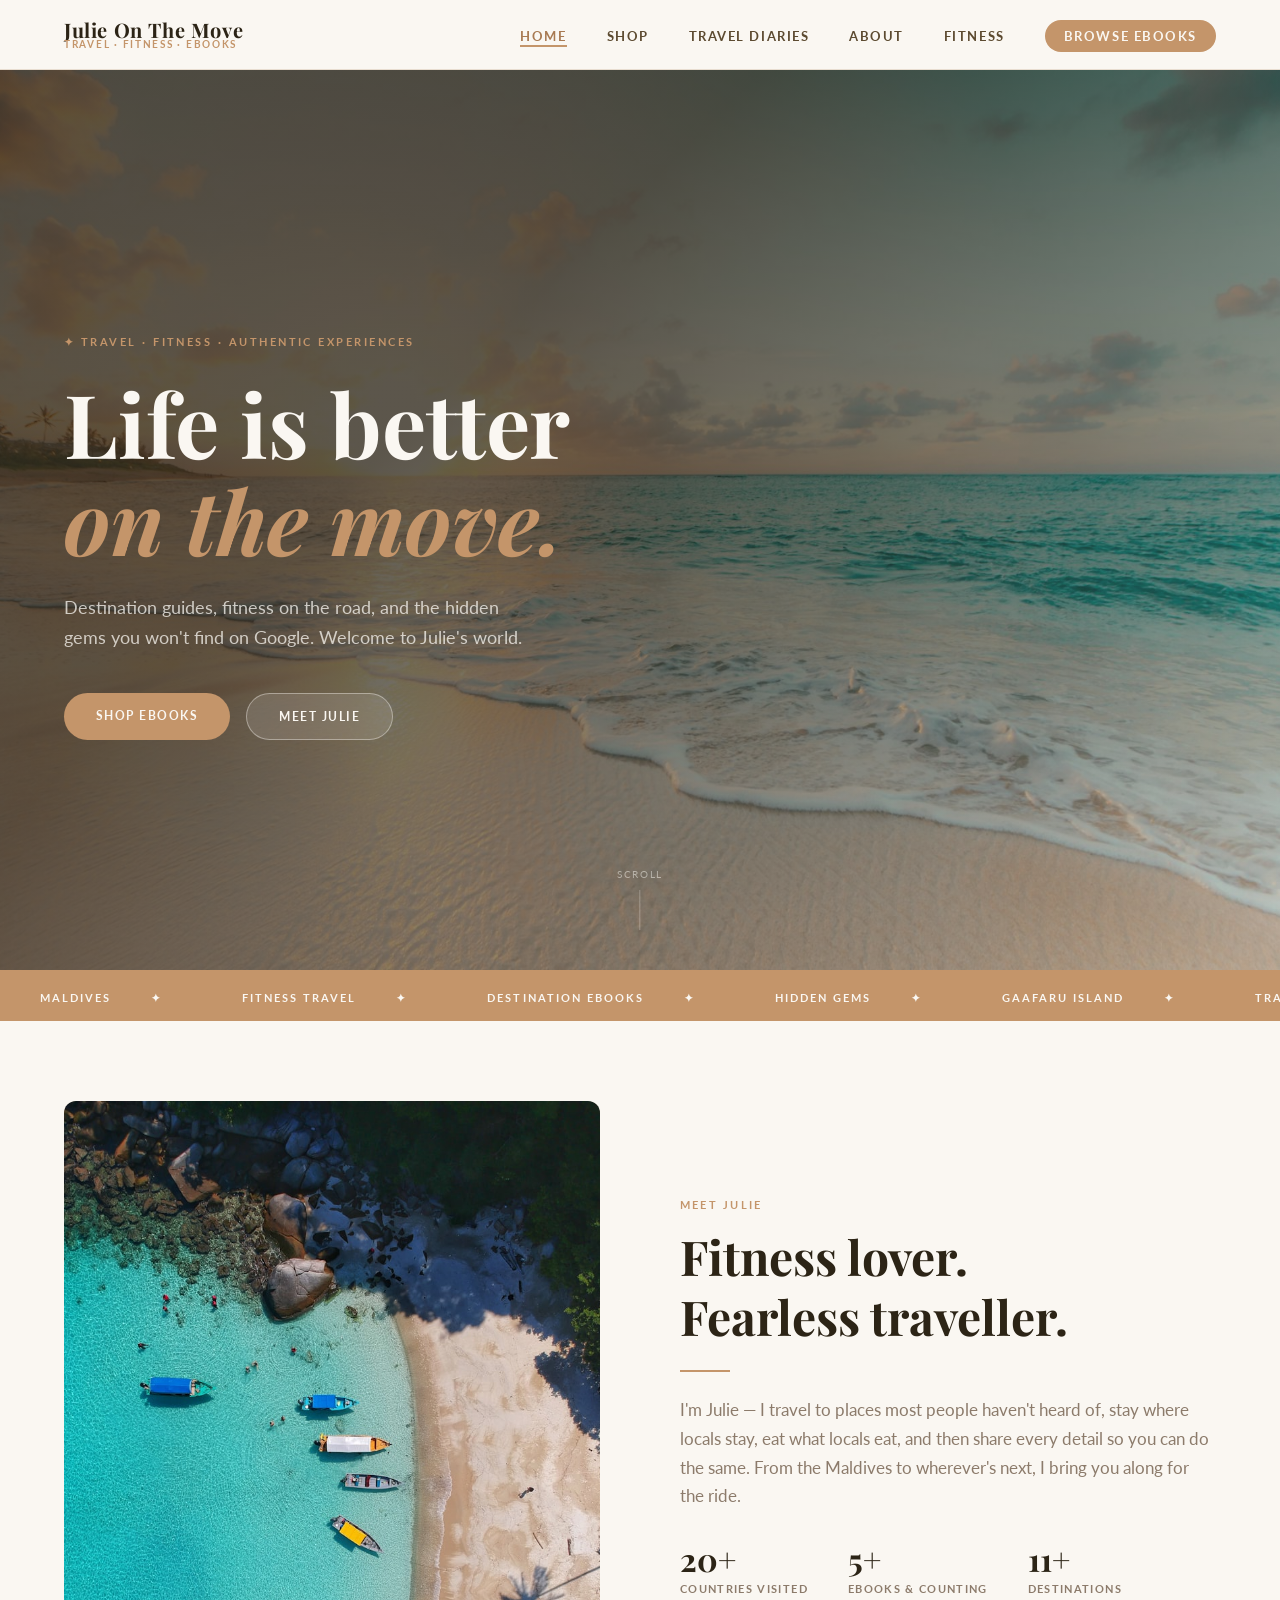
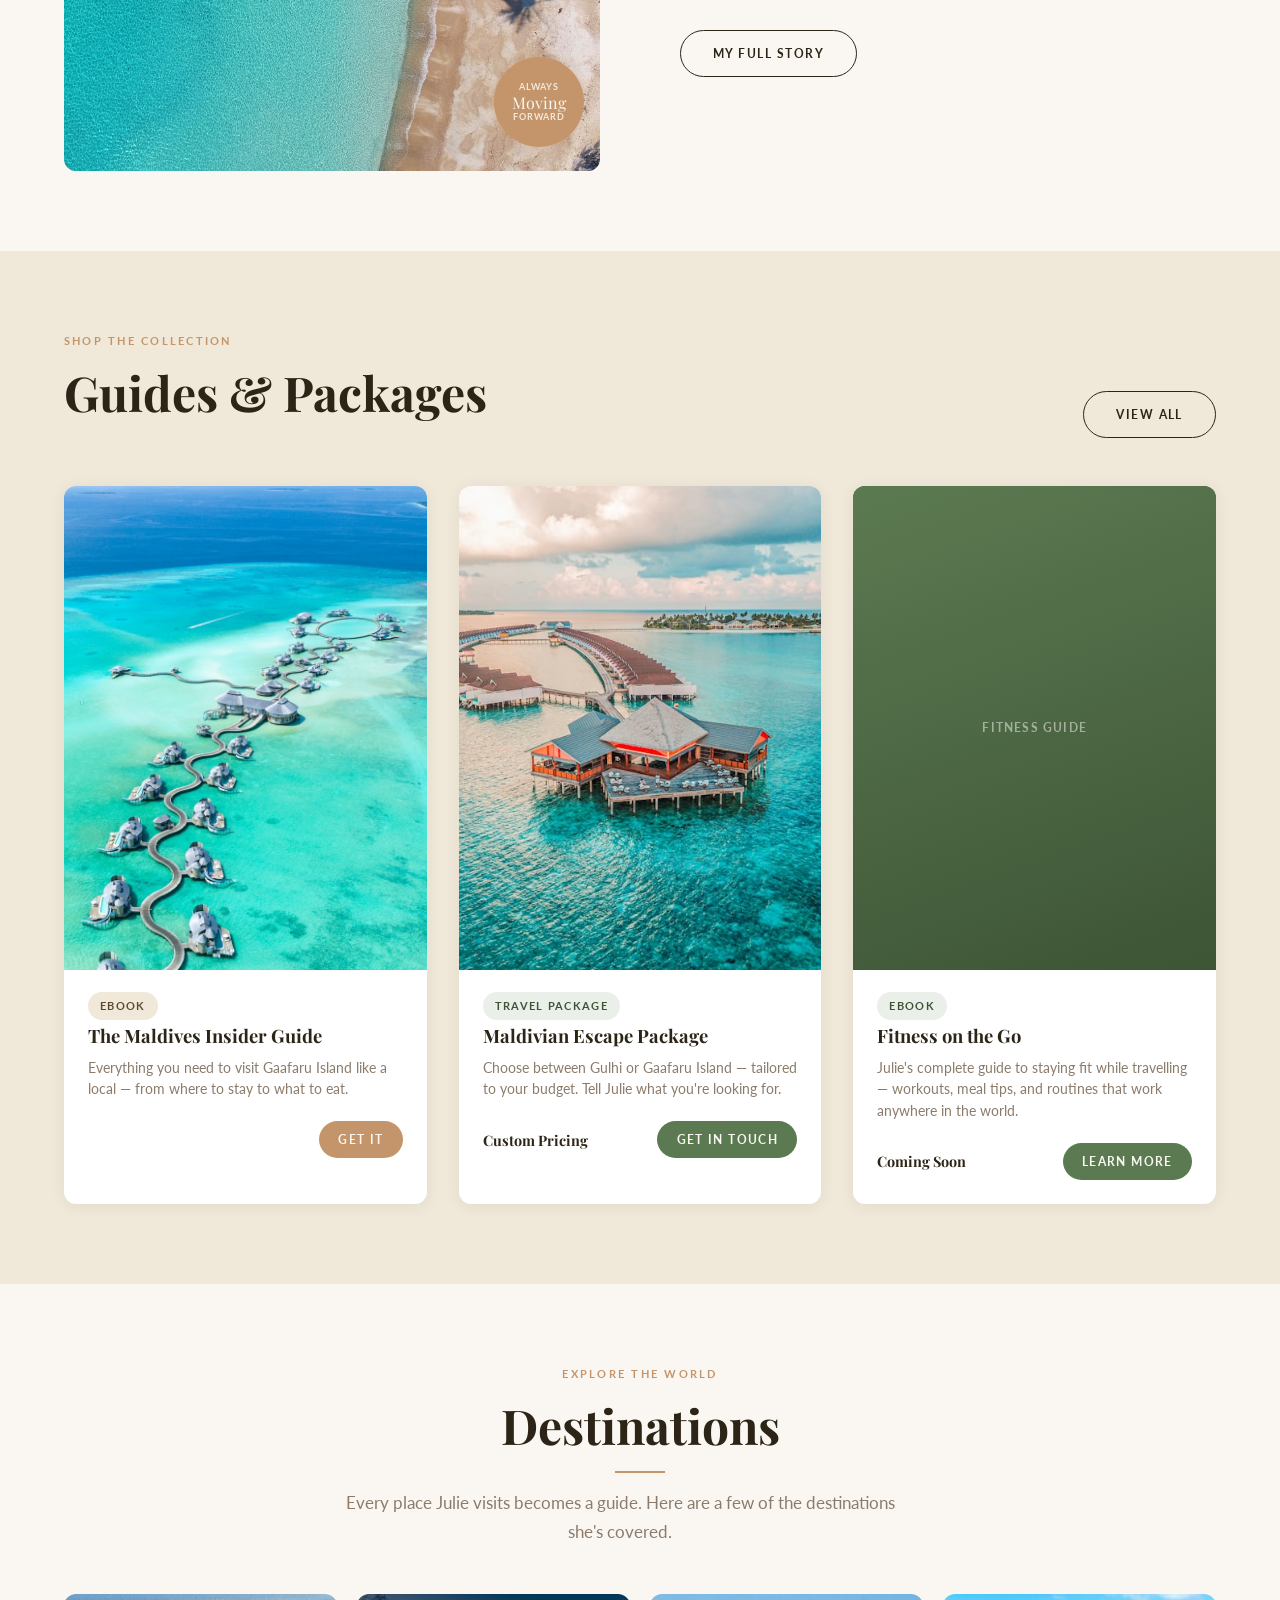
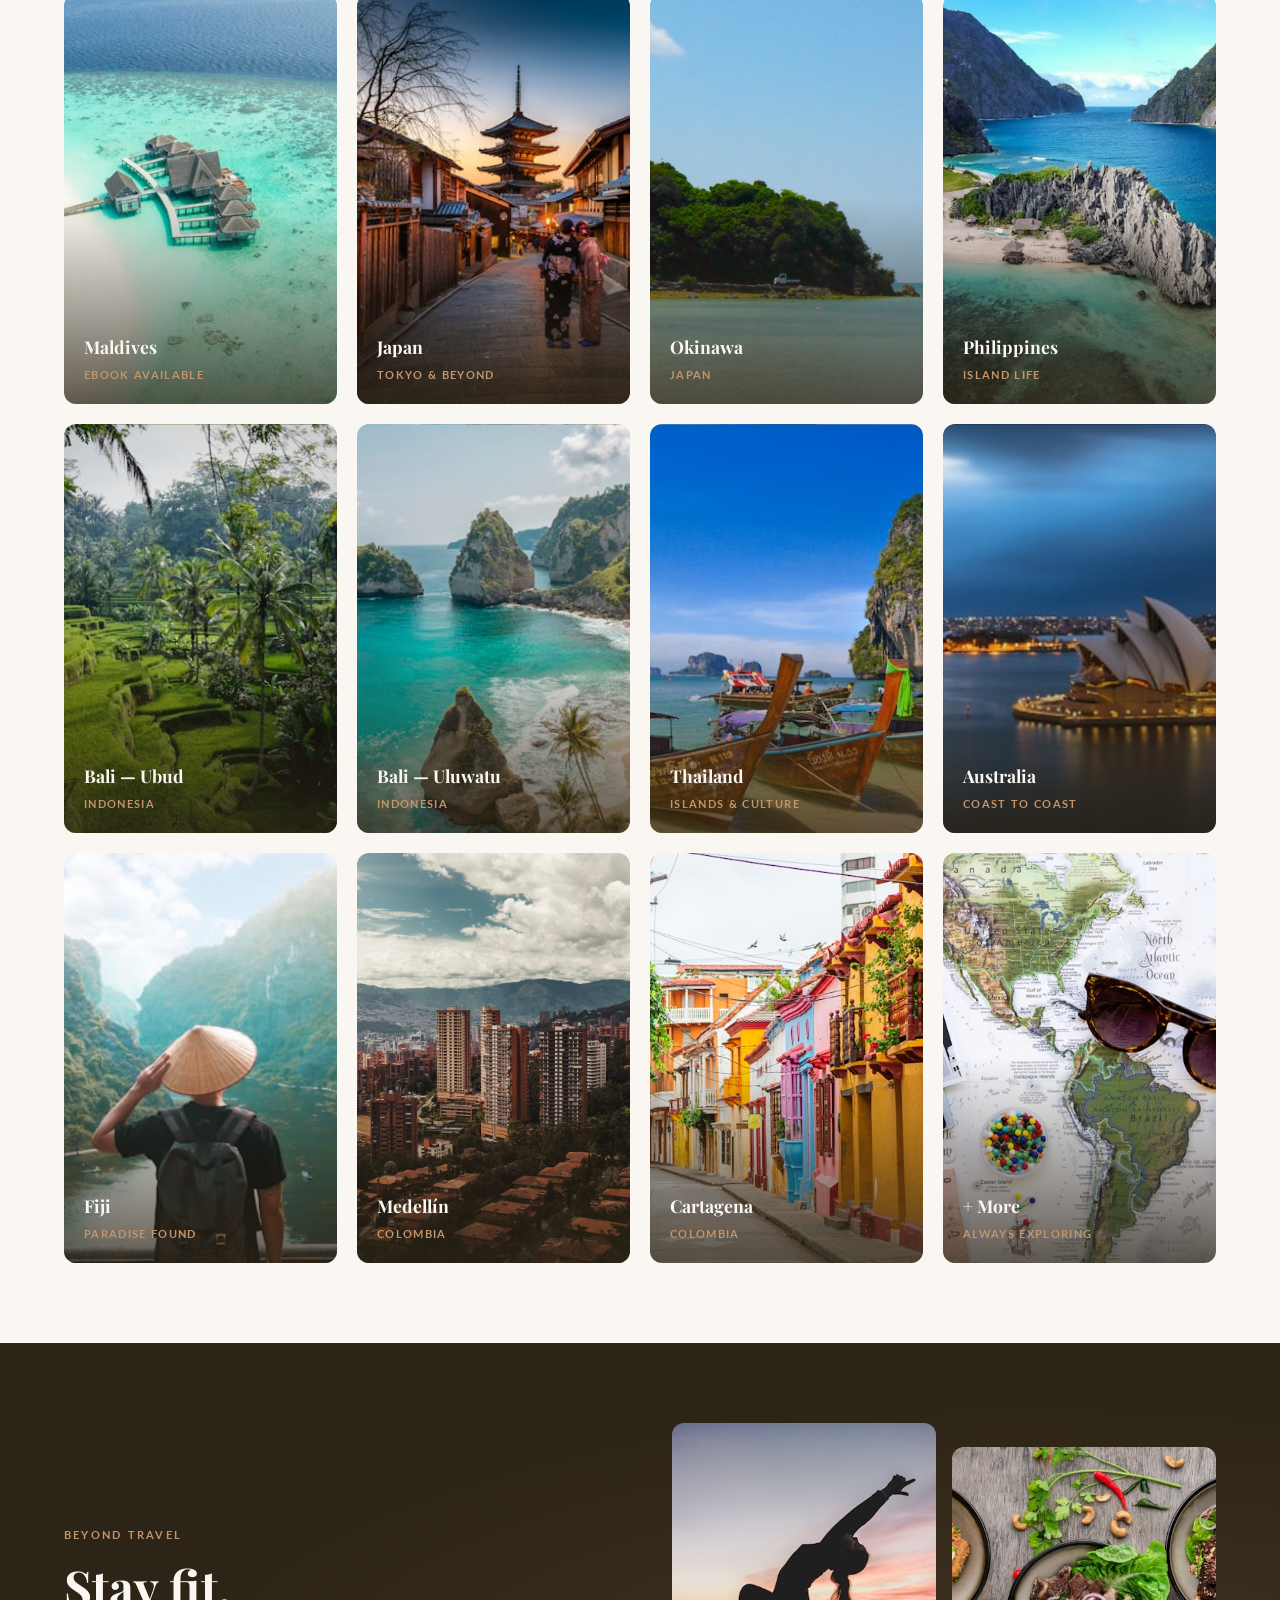
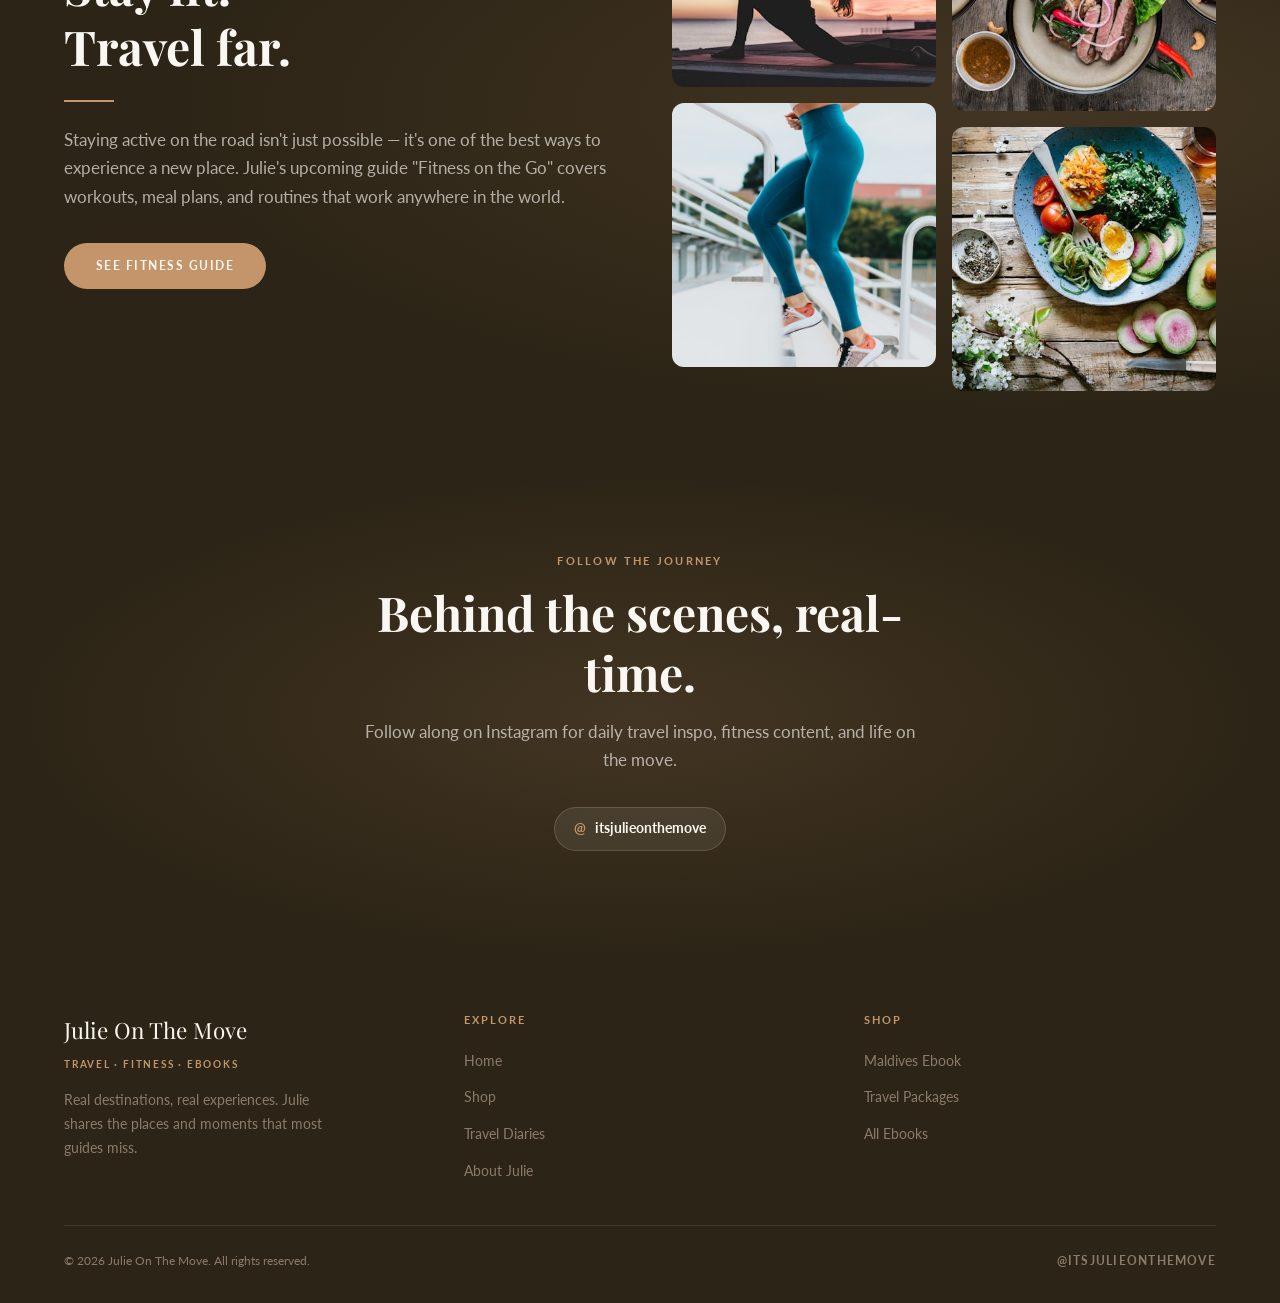
==== commit a20e5a99: "Add travel photo to the "+ More" destination card Replaces the plain sand background with a passport" ====
--- a/index.html
+++ b/index.html
@@ -624,12 +624,10 @@
           <div class="dest-label"><h3>Cartagena</h3><p>Colombia</p></div>
         </div>
 
-        <div class="dest-card" style="background:var(--sand); display:flex; align-items:center; justify-content:center;">
-          <div class="dest-overlay" style="background:none;"></div>
-          <div class="dest-label" style="position:relative; bottom:auto; left:auto; text-align:center;">
-            <h3>+ More</h3>
-            <p>Always Exploring</p>
-          </div>
+        <div class="dest-card">
+          <div class="dest-card-bg" style="background:url('images/dest-more.jpg') center/cover;"></div>
+          <div class="dest-overlay"></div>
+          <div class="dest-label"><h3>+ More</h3><p>Always Exploring</p></div>
         </div>
 
       </div>
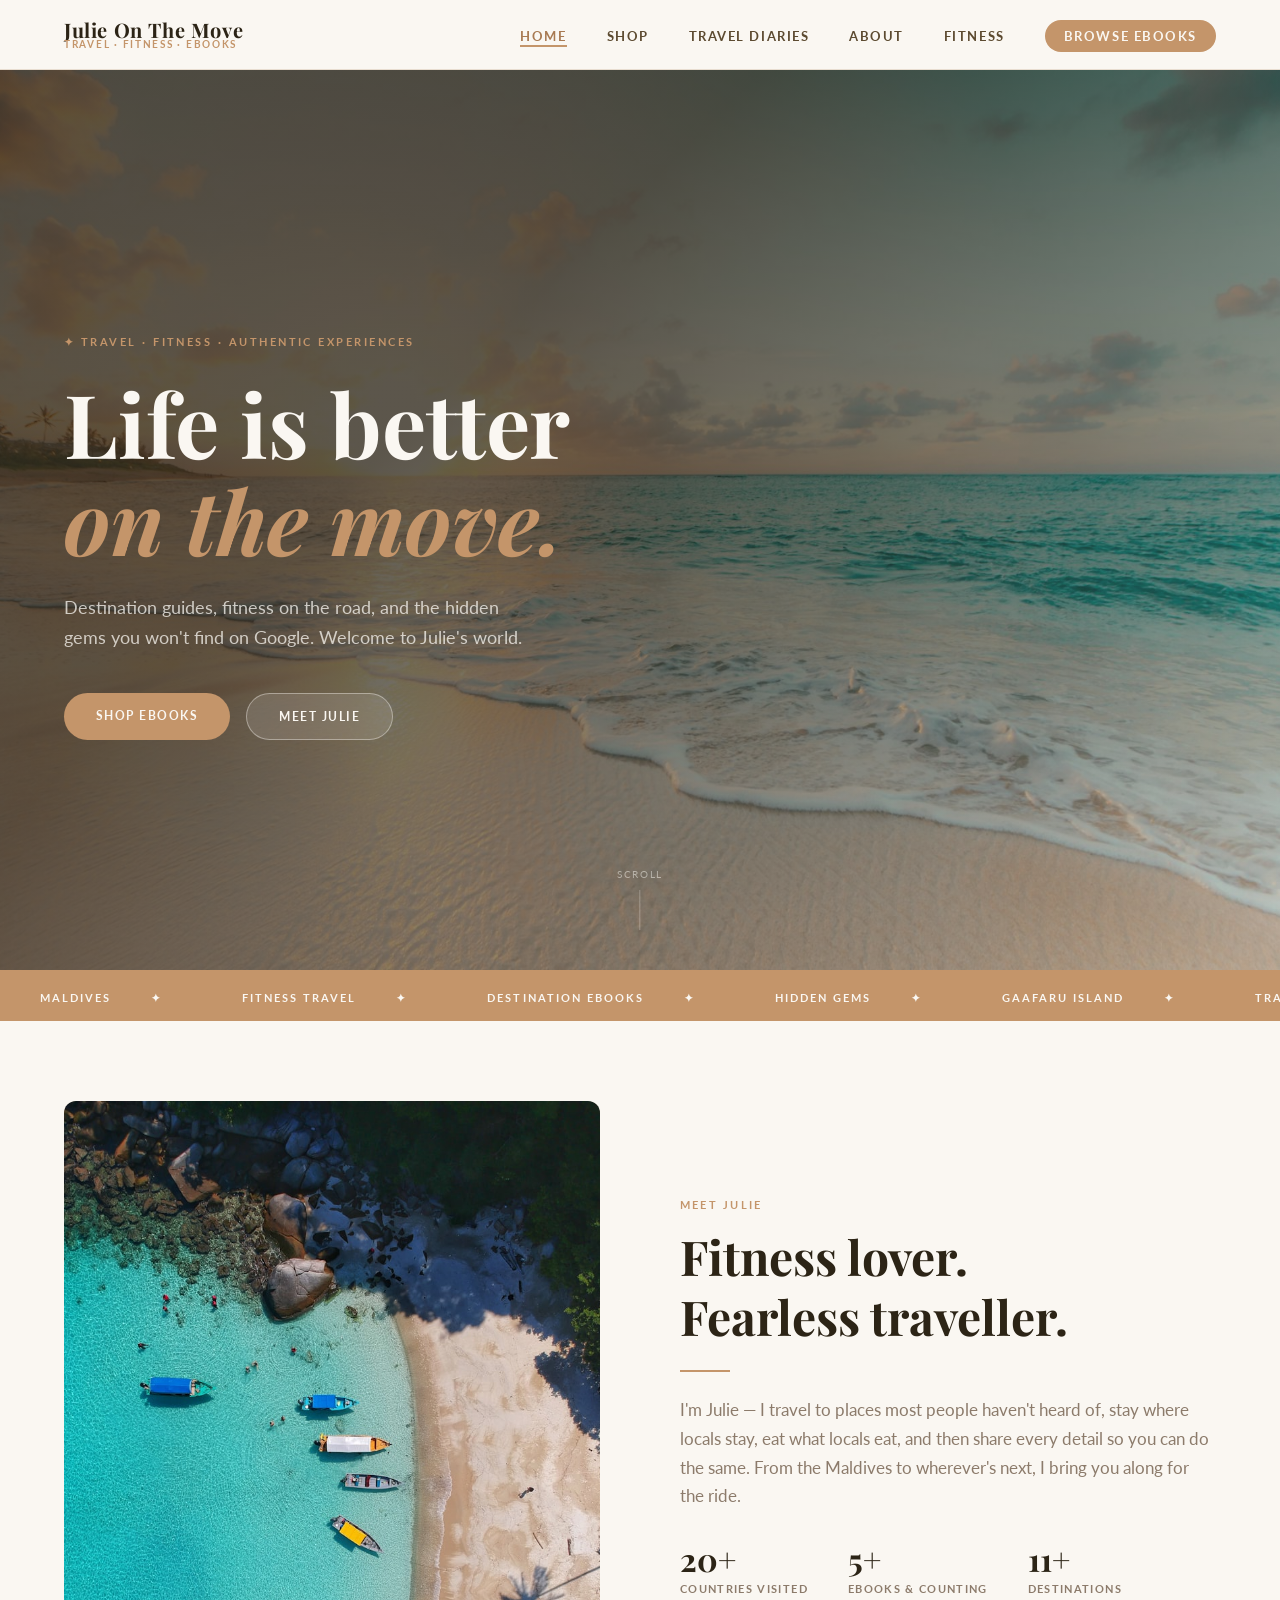
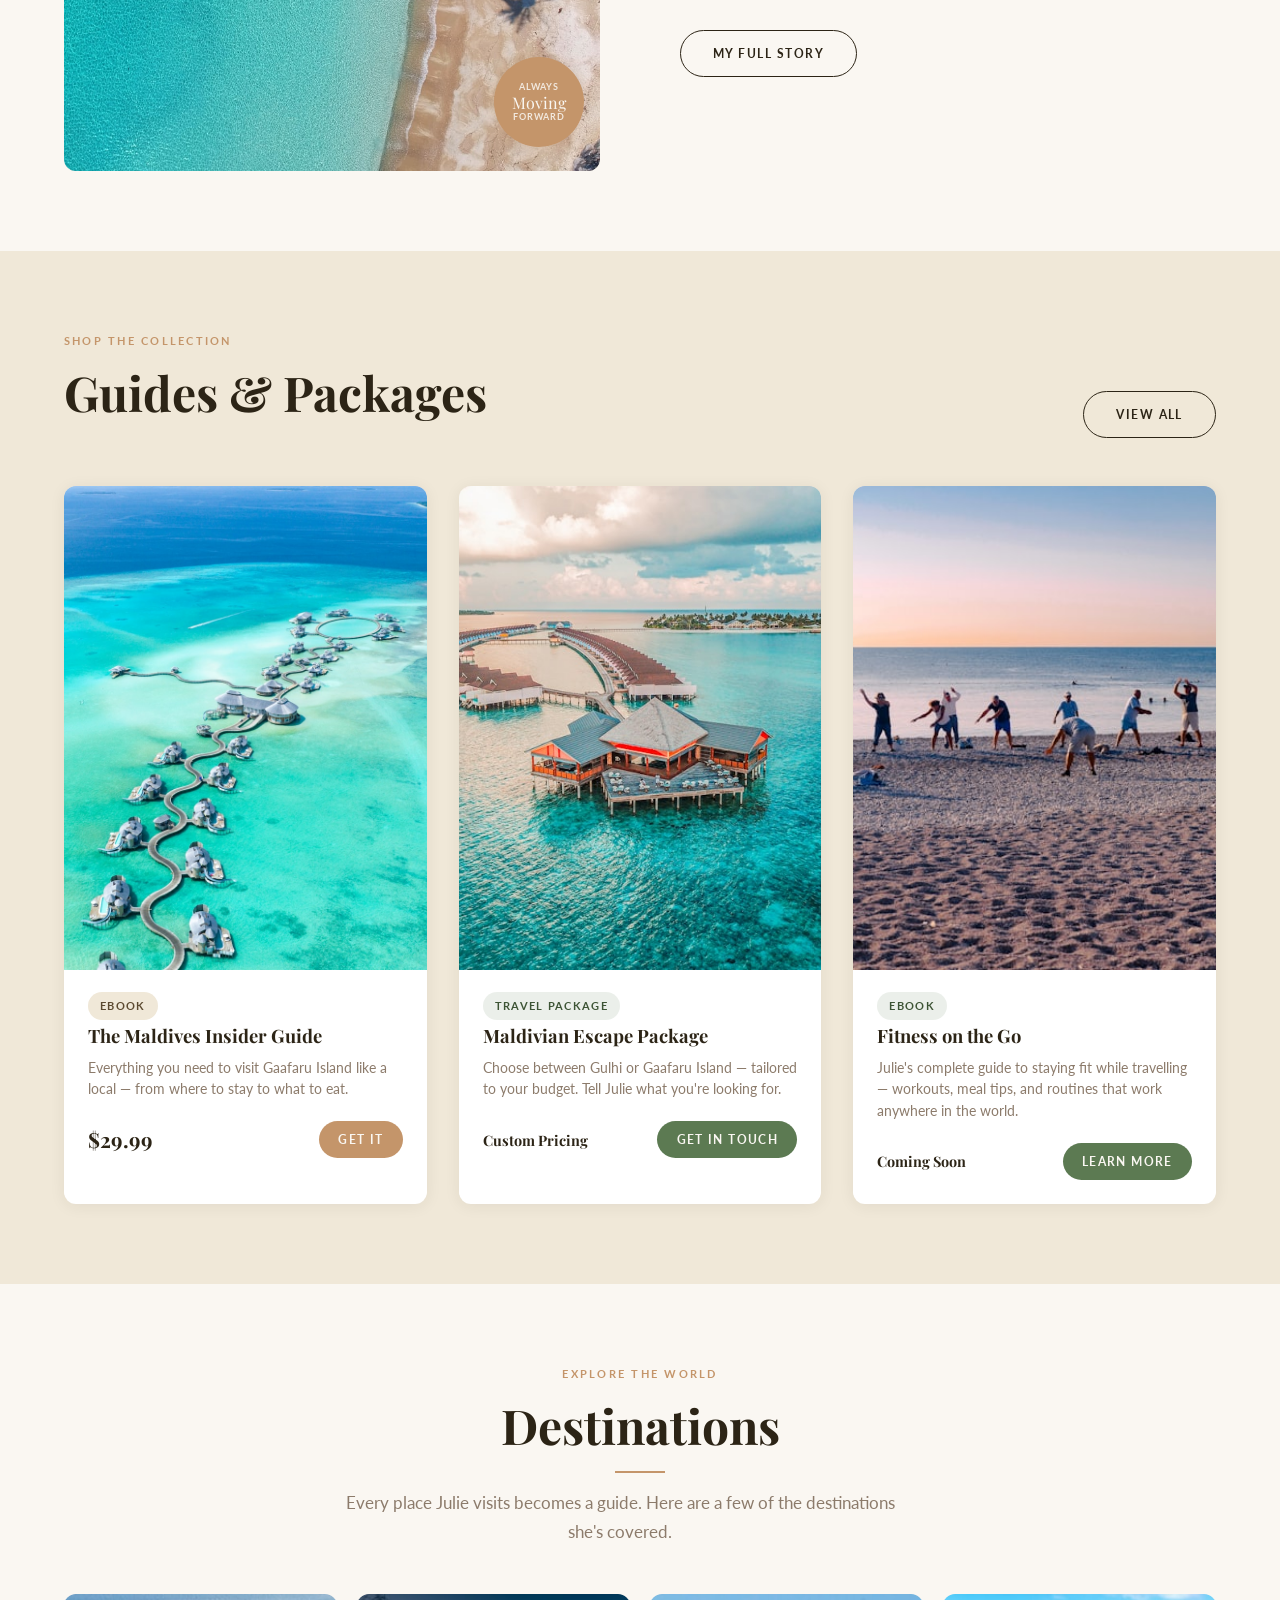
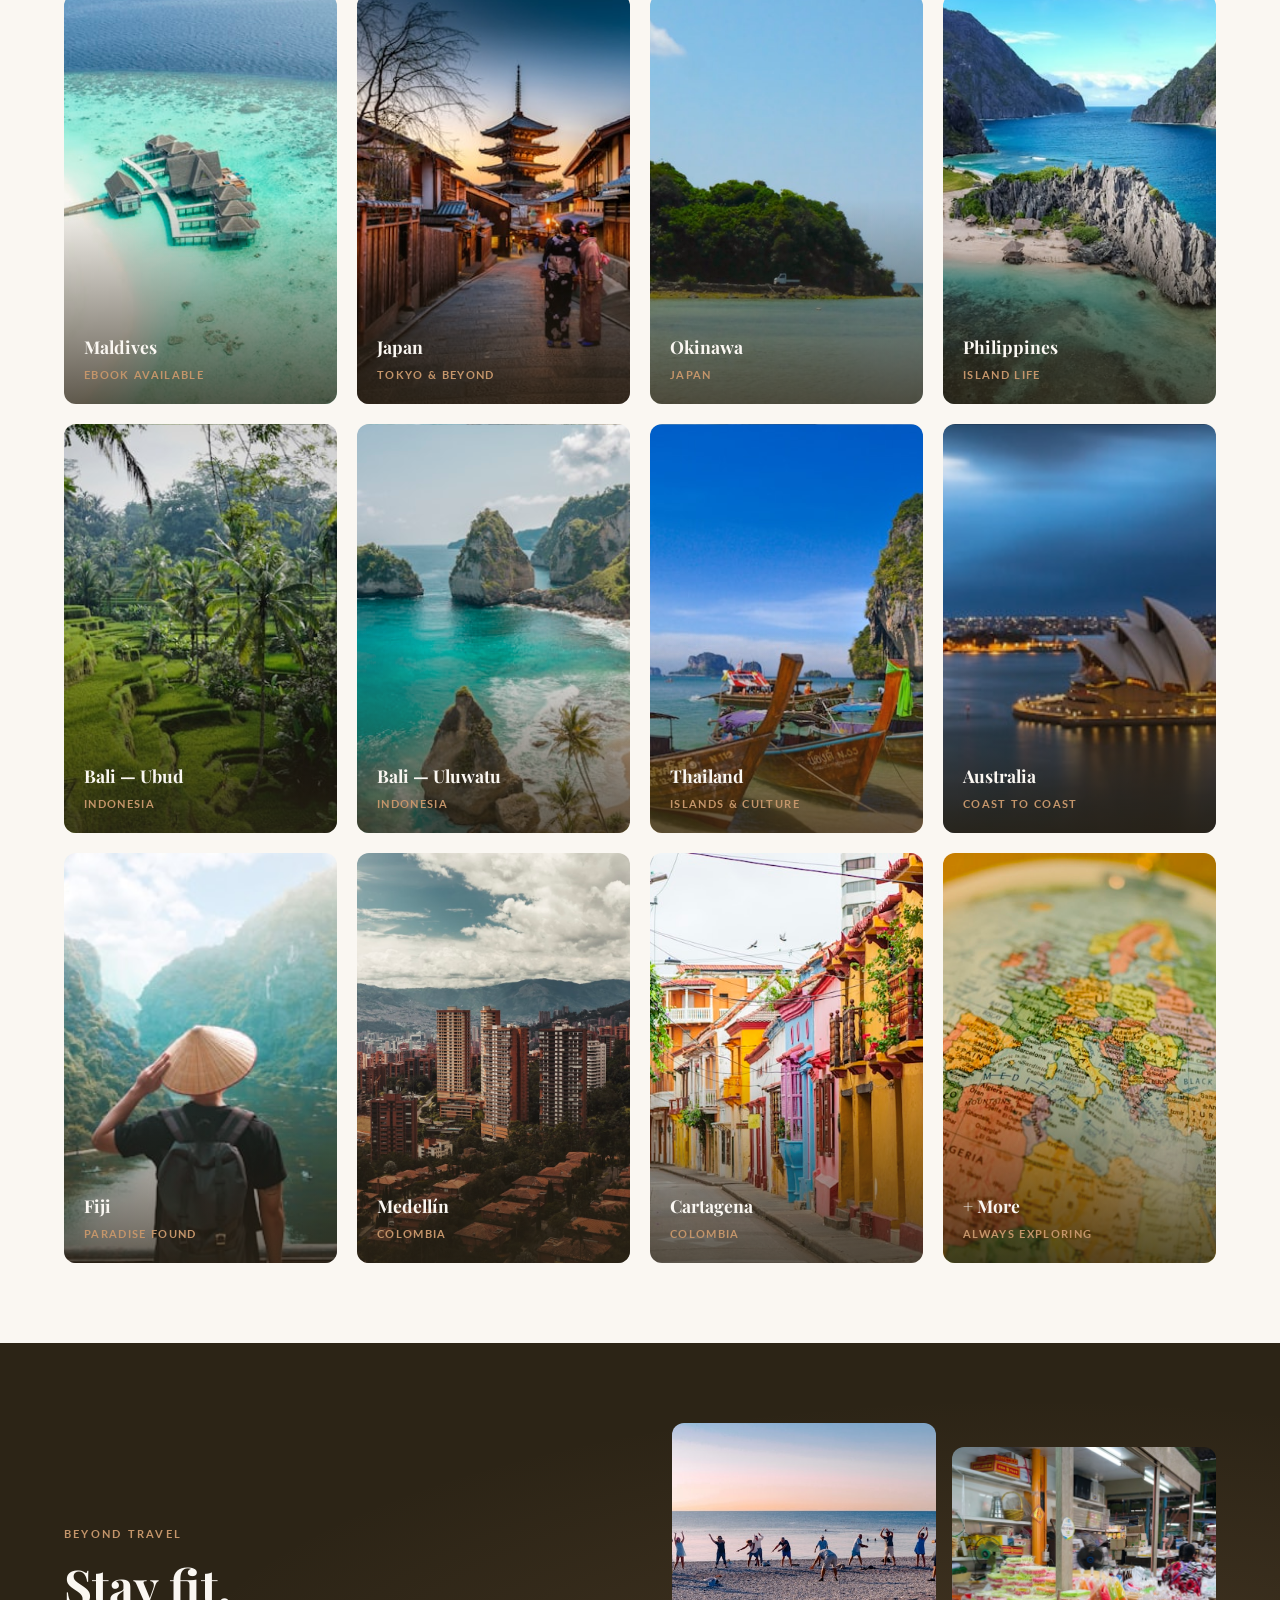
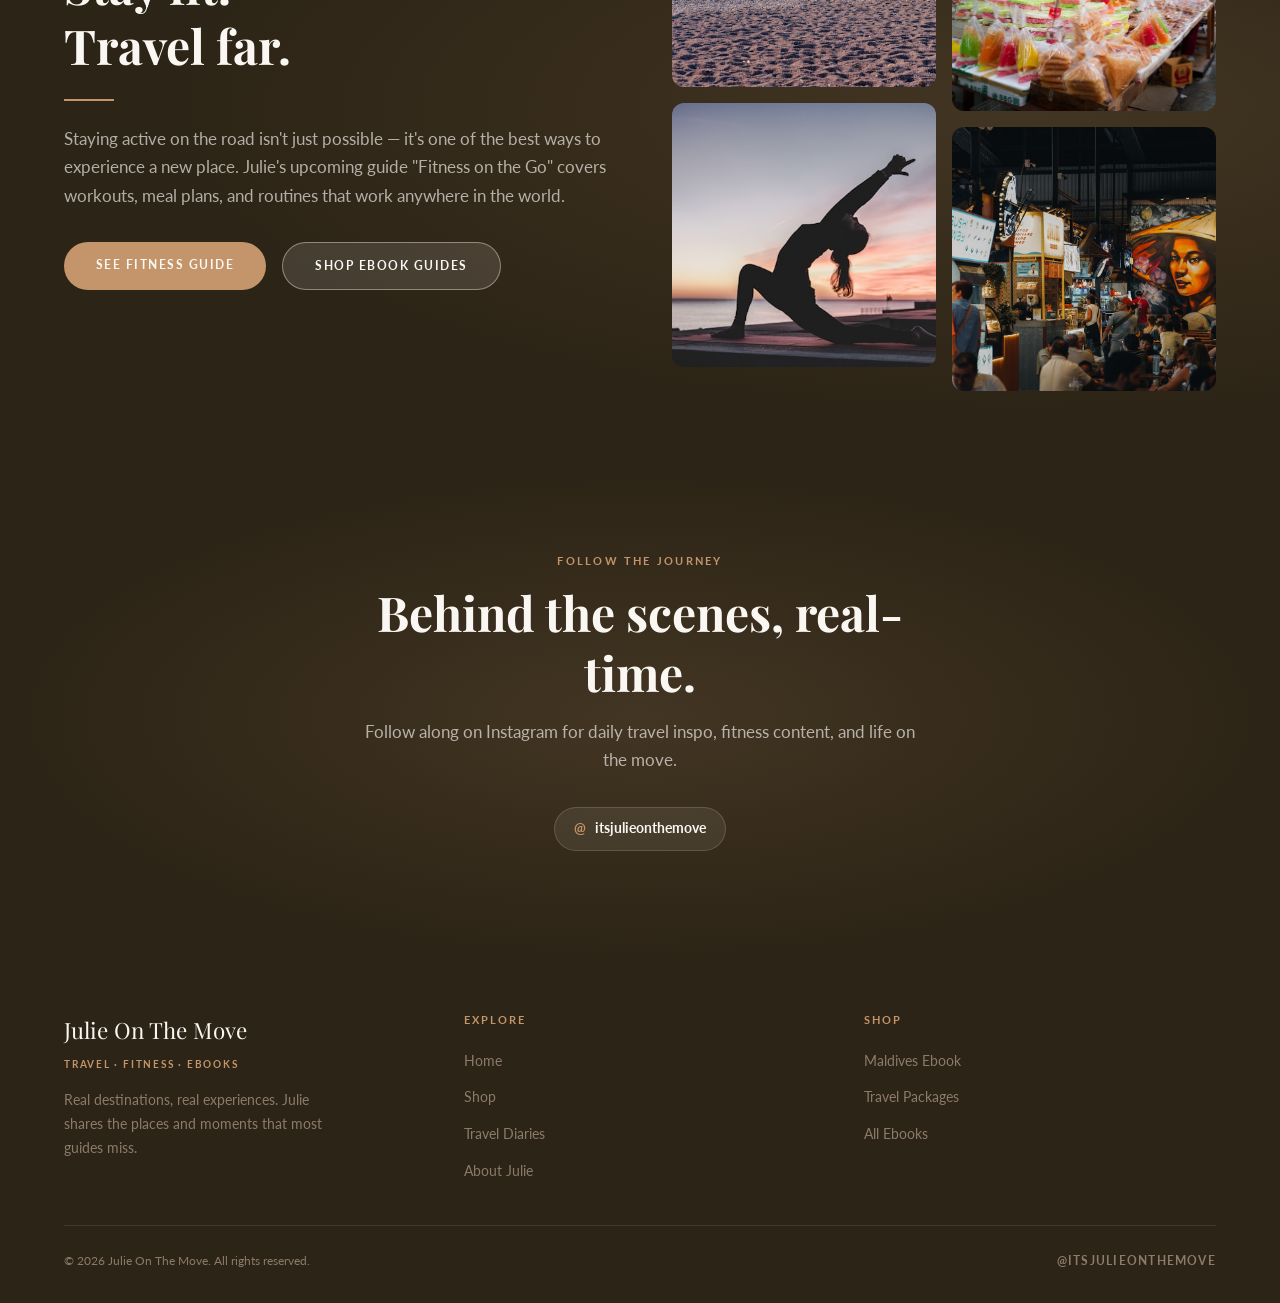
==== commit 92799fcf: "Update fitness photos, pricing, text, and interactive features - Add beach workout photo to Fitness " ====
--- a/index.html
+++ b/index.html
@@ -507,7 +507,7 @@
             <h3 class="card-title">The Maldives Insider Guide</h3>
             <p class="card-desc">Everything you need to visit Gaafaru Island like a local — from where to stay to what to eat.</p>
             <div class="card-footer">
-              <span class="product-price"></span>
+              <span class="product-price">$29.99</span>
               <a href="shop.html" class="btn btn-primary" style="padding:0.55rem 1.2rem; font-size:0.72rem;">Get It</a>
             </div>
           </div>
@@ -531,8 +531,8 @@
 
         <!-- Fitness on the Go -->
         <div class="card product-card">
-          <div class="card-img" style="background:var(--green-dark);">
-            <div class="img-placeholder" style="position:absolute;inset:0; background:linear-gradient(160deg,var(--green),var(--green-dark)); color:rgba(250,247,242,0.5);">Fitness Guide</div>
+          <div class="card-img">
+            <img src="images/fitness-travel.jpg" alt="Fitness on the Go" style="position:absolute;inset:0;width:100%;height:100%;object-fit:cover;" />
           </div>
           <div class="card-body">
             <span class="tag tag-green">Ebook</span>
@@ -642,20 +642,23 @@
           <h2 class="section-title" style="color:var(--warm-white);">Stay fit.<br/>Travel far.</h2>
           <div class="divider" style="background:var(--sand);"></div>
           <p class="section-subtitle" style="color:rgba(250,247,242,0.65); margin-bottom:2rem;">Staying active on the road isn't just possible — it's one of the best ways to experience a new place. Julie's upcoming guide "Fitness on the Go" covers workouts, meal plans, and routines that work anywhere in the world.</p>
-          <a href="shop.html" class="btn btn-primary">See Fitness Guide</a>
+          <div style="display:flex; gap:1rem; flex-wrap:wrap;">
+            <a href="shop.html" class="btn btn-primary">See Fitness Guide</a>
+            <a href="shop.html#section-ebooks" class="btn" style="background:rgba(250,247,242,0.12); color:var(--warm-white); border:1.5px solid rgba(250,247,242,0.4);">Shop Ebook Guides</a>
+          </div>
         </div>
         <div style="display:grid; grid-template-columns:1fr 1fr; gap:1rem;">
           <div style="aspect-ratio:1; border-radius:12px; overflow:hidden;">
+            <img src="images/fitness-travel.jpg" alt="Beach workout" style="width:100%;height:100%;object-fit:cover;" />
+          </div>
+          <div style="aspect-ratio:1; border-radius:12px; overflow:hidden; margin-top:1.5rem;">
+            <img src="images/fitness-food3.jpg" alt="Street food market" style="width:100%;height:100%;object-fit:cover;" />
+          </div>
+          <div style="aspect-ratio:1; border-radius:12px; overflow:hidden; margin-top:-1.5rem;">
             <img src="images/fitness-yoga.jpg" alt="Yoga outdoors" style="width:100%;height:100%;object-fit:cover;" />
           </div>
-          <div style="aspect-ratio:1; border-radius:12px; overflow:hidden; margin-top:1.5rem;">
-            <img src="images/fitness-food.jpg" alt="Healthy travel food" style="width:100%;height:100%;object-fit:cover;" />
-          </div>
-          <div style="aspect-ratio:1; border-radius:12px; overflow:hidden; margin-top:-1.5rem;">
-            <img src="images/fitness-run.jpg" alt="Running outdoors" style="width:100%;height:100%;object-fit:cover;" />
-          </div>
           <div style="aspect-ratio:1; border-radius:12px; overflow:hidden;">
-            <img src="images/fitness-food2.jpg" alt="International cuisine" style="width:100%;height:100%;object-fit:cover;" />
+            <img src="images/fitness-food4.jpg" alt="Food market Vietnam" style="width:100%;height:100%;object-fit:cover;" />
           </div>
         </div>
       </div>
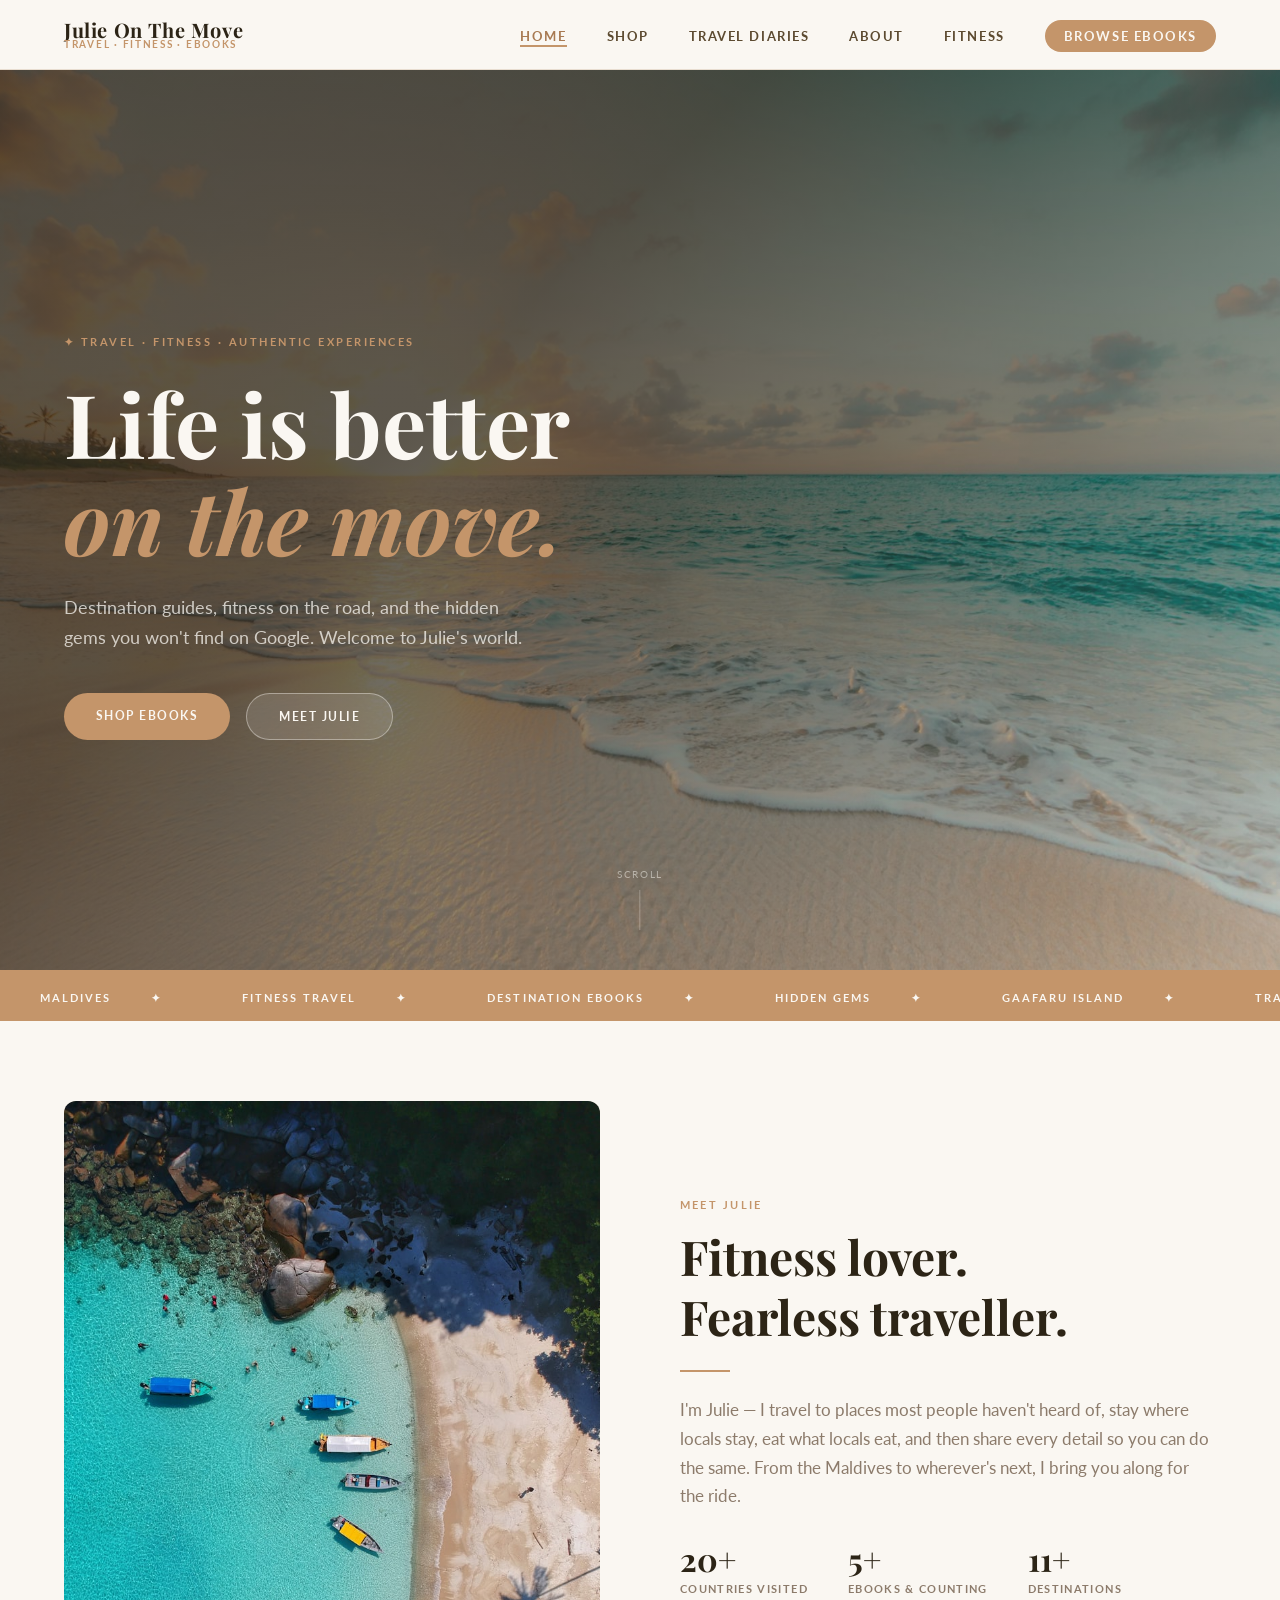
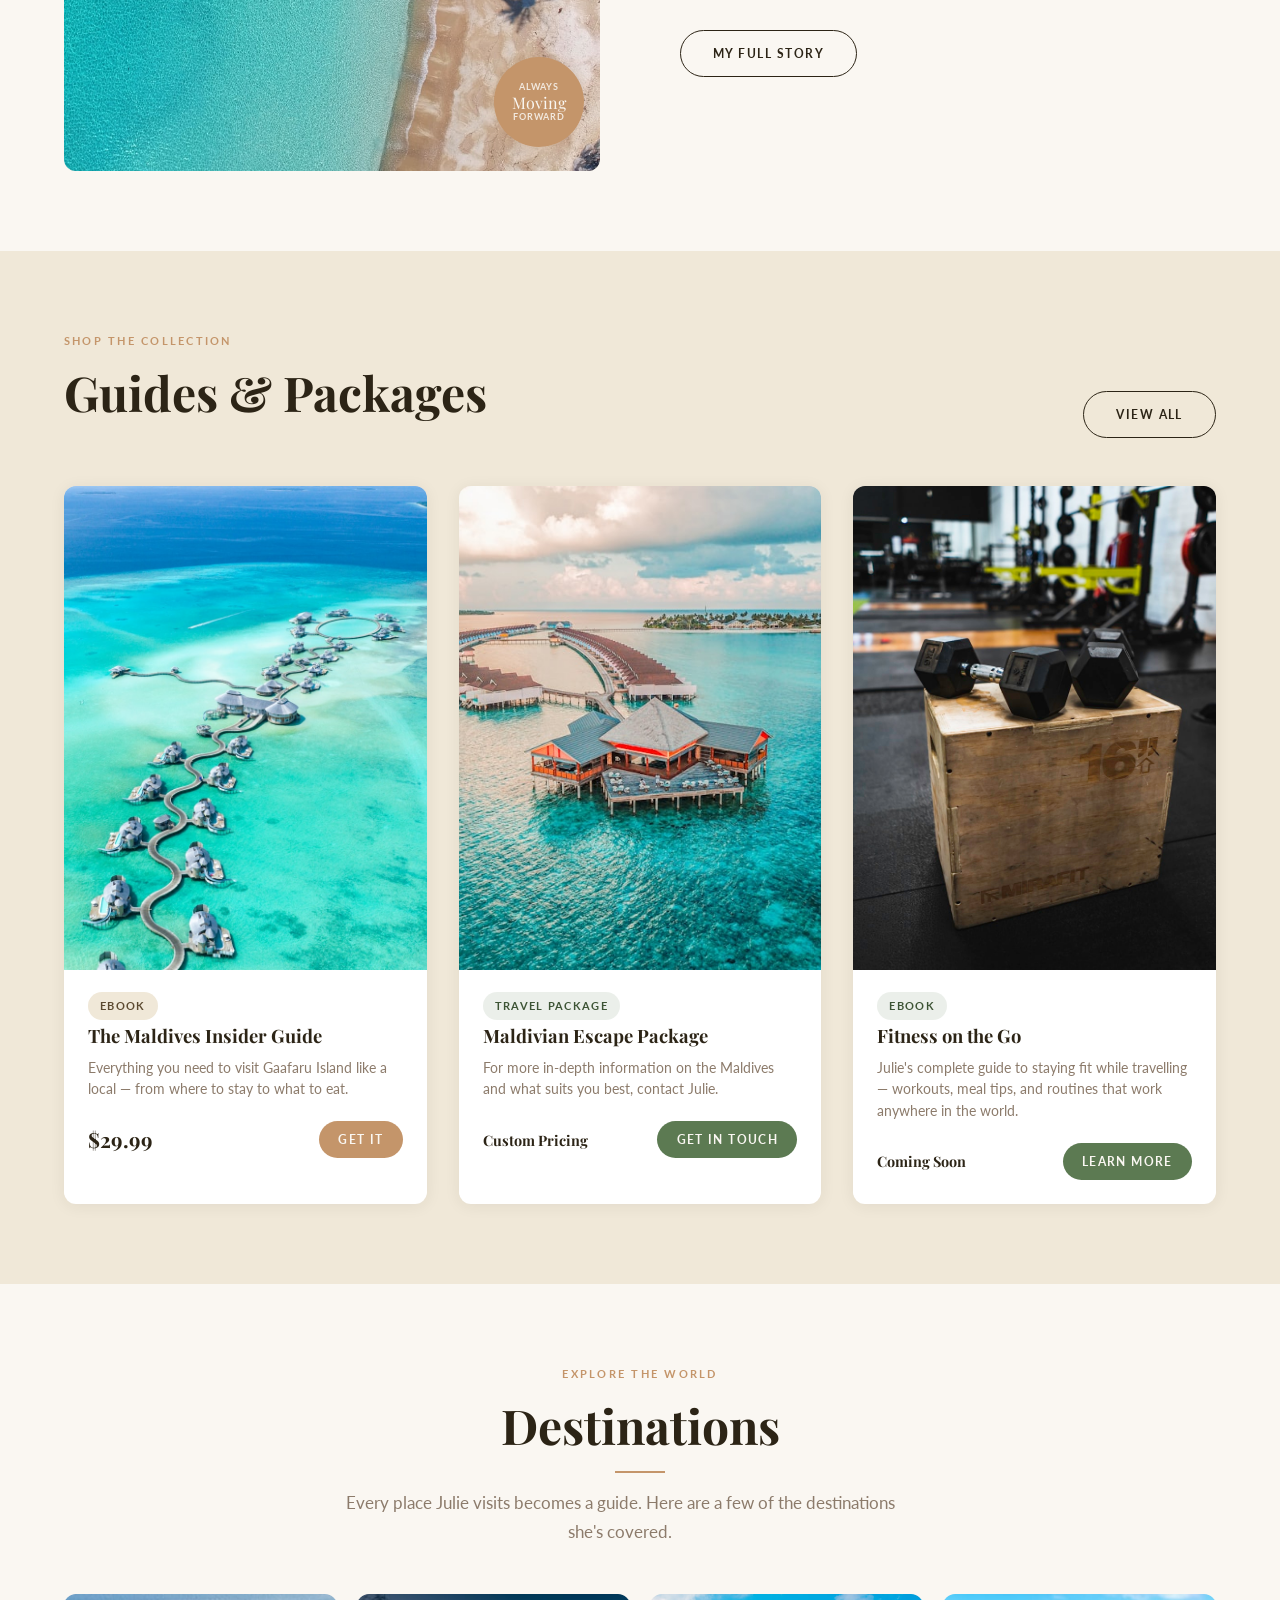
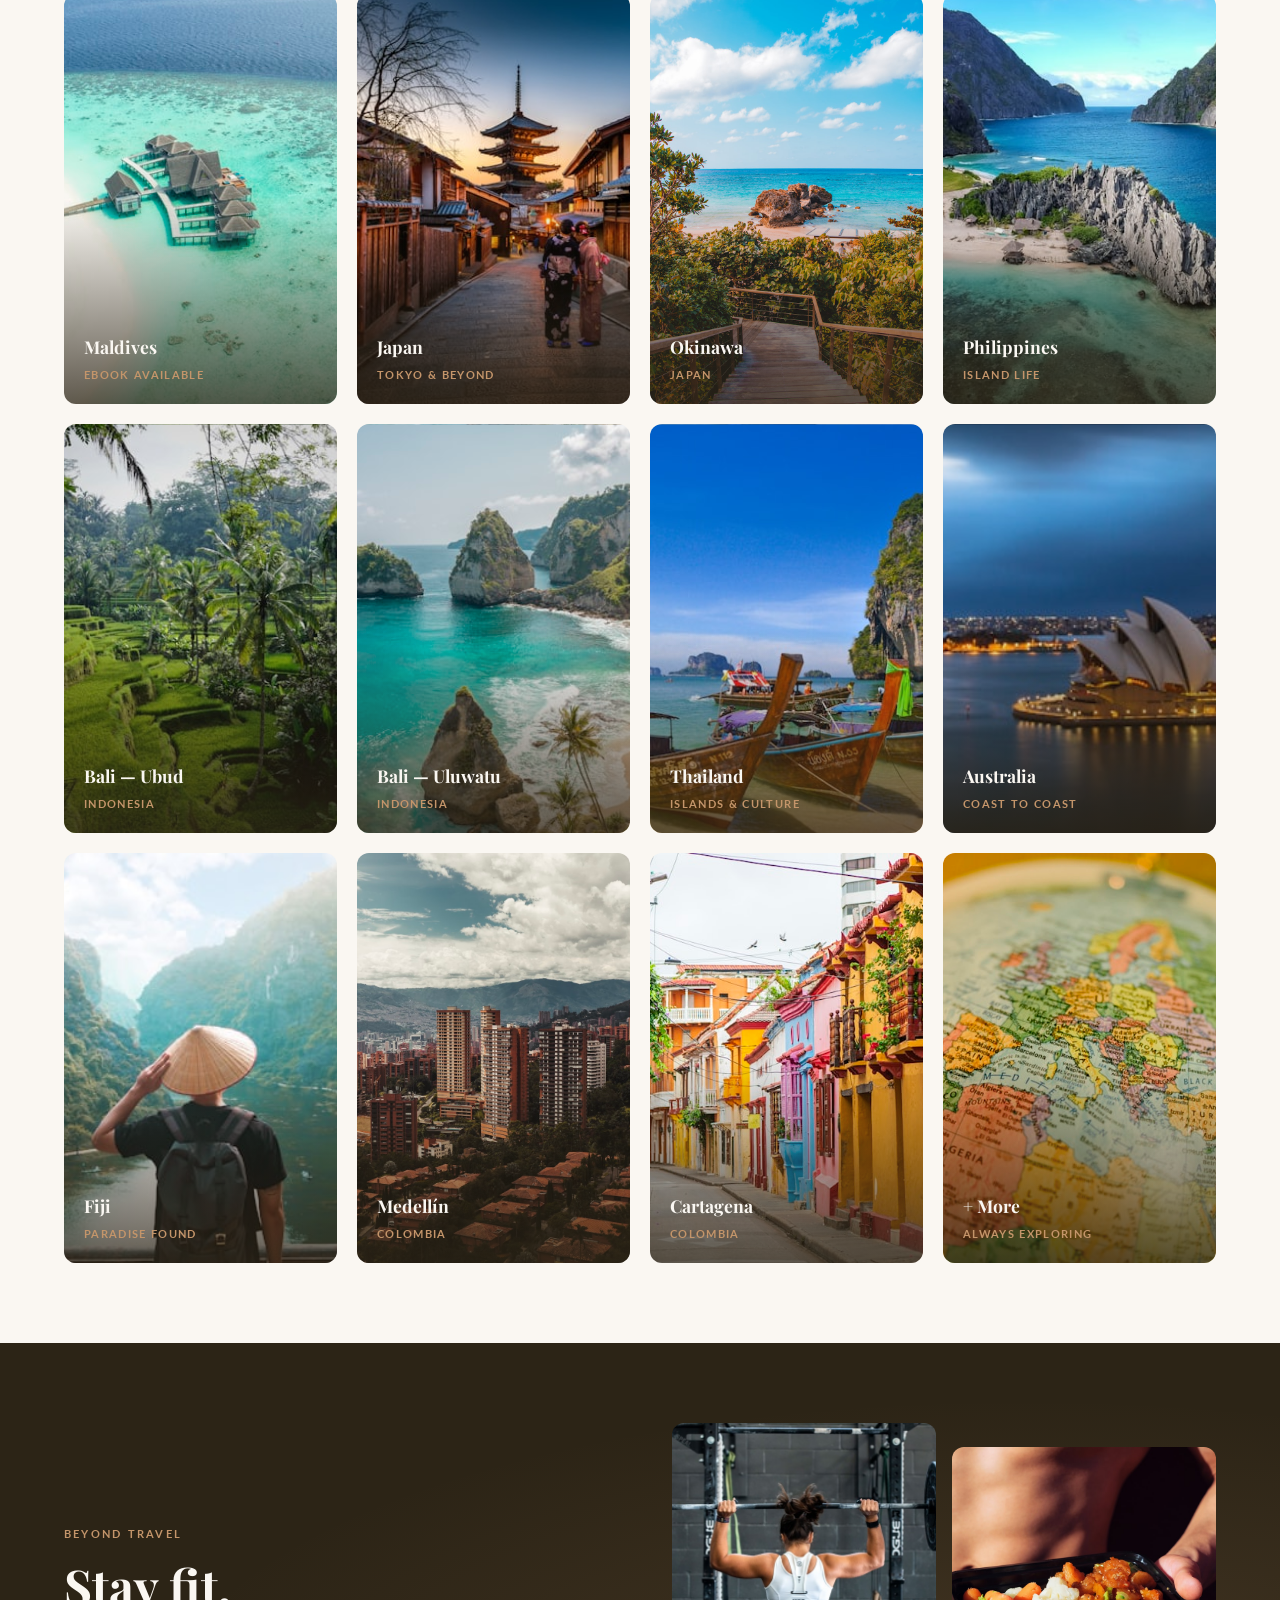
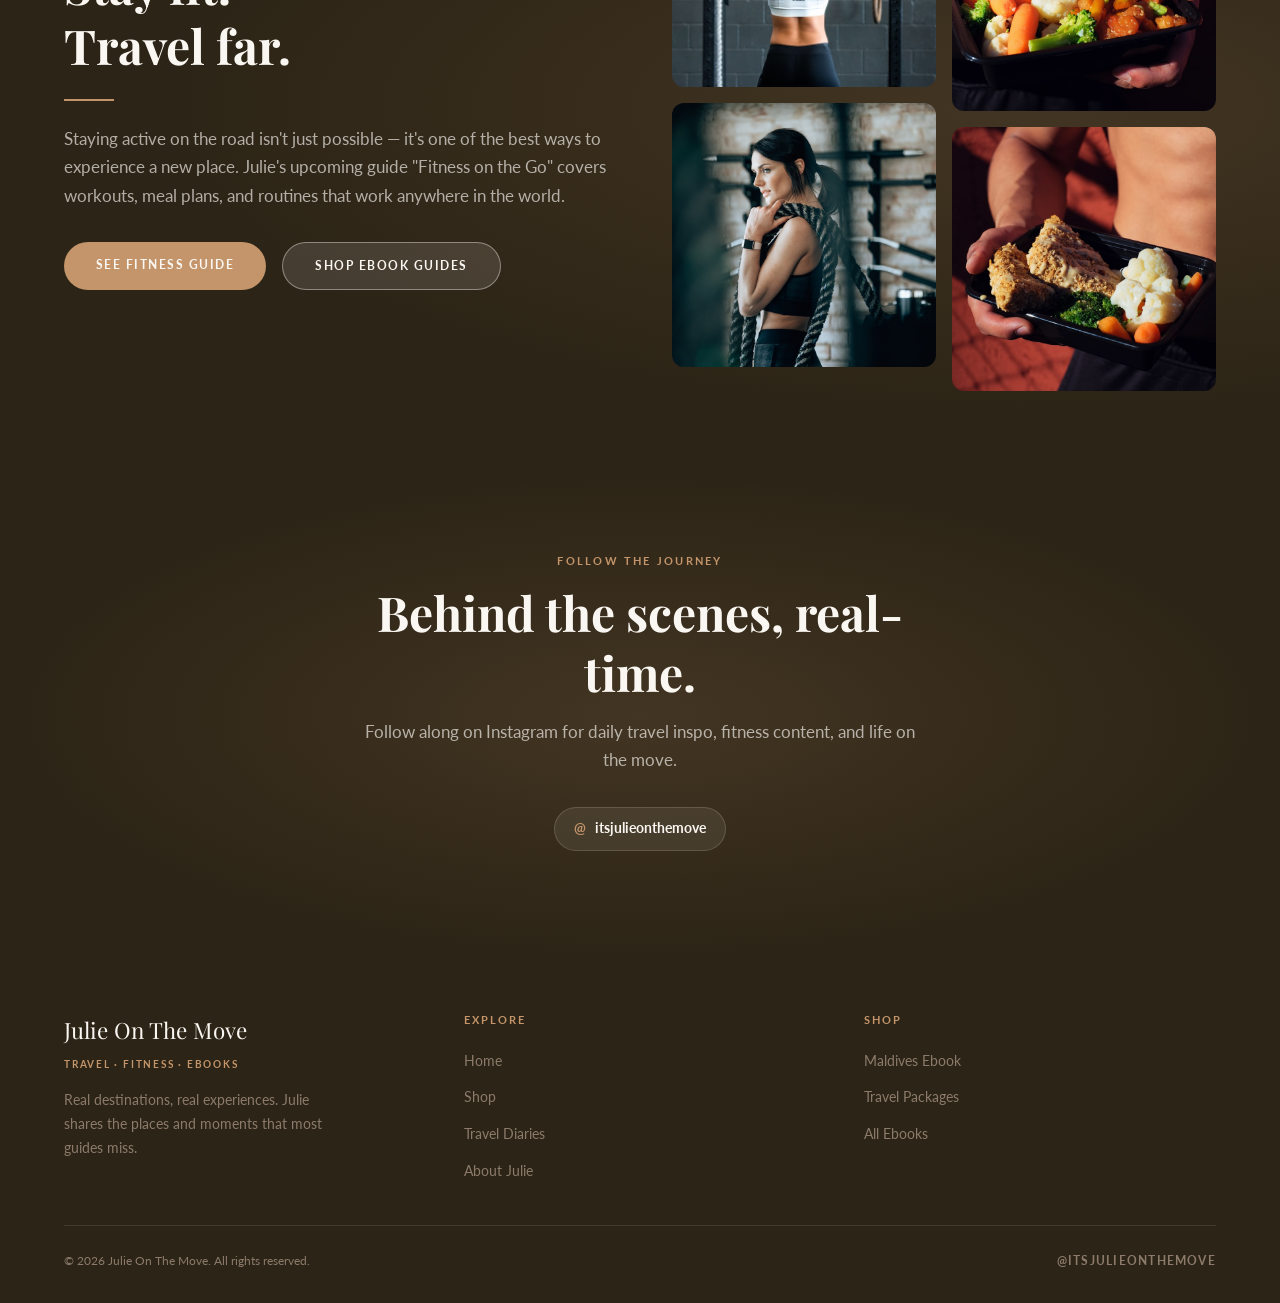
==== commit f5d1fee1: "Update package text, fitness photos, Okinawa image, and Beyond Travel section - Remove Gulhi/Gaafaru" ====
--- a/index.html
+++ b/index.html
@@ -521,7 +521,7 @@
           <div class="card-body">
             <span class="tag tag-green">Travel Package</span>
             <h3 class="card-title">Maldivian Escape Package</h3>
-            <p class="card-desc">Choose between Gulhi or Gaafaru Island — tailored to your budget. Tell Julie what you're looking for.</p>
+            <p class="card-desc">For more in-depth information on the Maldives and what suits you best, contact Julie.</p>
             <div class="card-footer">
               <span class="product-price" style="font-size:0.9rem;">Custom Pricing</span>
               <a href="shop.html#section-packages" class="btn btn-green" style="padding:0.55rem 1.2rem; font-size:0.72rem;">Get In Touch</a>
@@ -532,7 +532,7 @@
         <!-- Fitness on the Go -->
         <div class="card product-card">
           <div class="card-img">
-            <img src="images/fitness-travel.jpg" alt="Fitness on the Go" style="position:absolute;inset:0;width:100%;height:100%;object-fit:cover;" />
+            <img src="images/fitness-dumbbells.jpg" alt="Fitness on the Go" style="position:absolute;inset:0;width:100%;height:100%;object-fit:cover;" />
           </div>
           <div class="card-body">
             <span class="tag tag-green">Ebook</span>
@@ -649,16 +649,16 @@
         </div>
         <div style="display:grid; grid-template-columns:1fr 1fr; gap:1rem;">
           <div style="aspect-ratio:1; border-radius:12px; overflow:hidden;">
-            <img src="images/fitness-travel.jpg" alt="Beach workout" style="width:100%;height:100%;object-fit:cover;" />
+            <img src="images/fitness-weights.jpg" alt="Weight lifting" style="width:100%;height:100%;object-fit:cover;" />
           </div>
           <div style="aspect-ratio:1; border-radius:12px; overflow:hidden; margin-top:1.5rem;">
-            <img src="images/fitness-food3.jpg" alt="Street food market" style="width:100%;height:100%;object-fit:cover;" />
+            <img src="images/fitness-mealprep.jpg" alt="Meal prep" style="width:100%;height:100%;object-fit:cover;" />
           </div>
           <div style="aspect-ratio:1; border-radius:12px; overflow:hidden; margin-top:-1.5rem;">
-            <img src="images/fitness-yoga.jpg" alt="Yoga outdoors" style="width:100%;height:100%;object-fit:cover;" />
+            <img src="images/fitness-ropes.jpg" alt="Battle ropes workout" style="width:100%;height:100%;object-fit:cover;" />
           </div>
           <div style="aspect-ratio:1; border-radius:12px; overflow:hidden;">
-            <img src="images/fitness-food4.jpg" alt="Food market Vietnam" style="width:100%;height:100%;object-fit:cover;" />
+            <img src="images/fitness-mealprep2.jpg" alt="Healthy meal tray" style="width:100%;height:100%;object-fit:cover;" />
           </div>
         </div>
       </div>
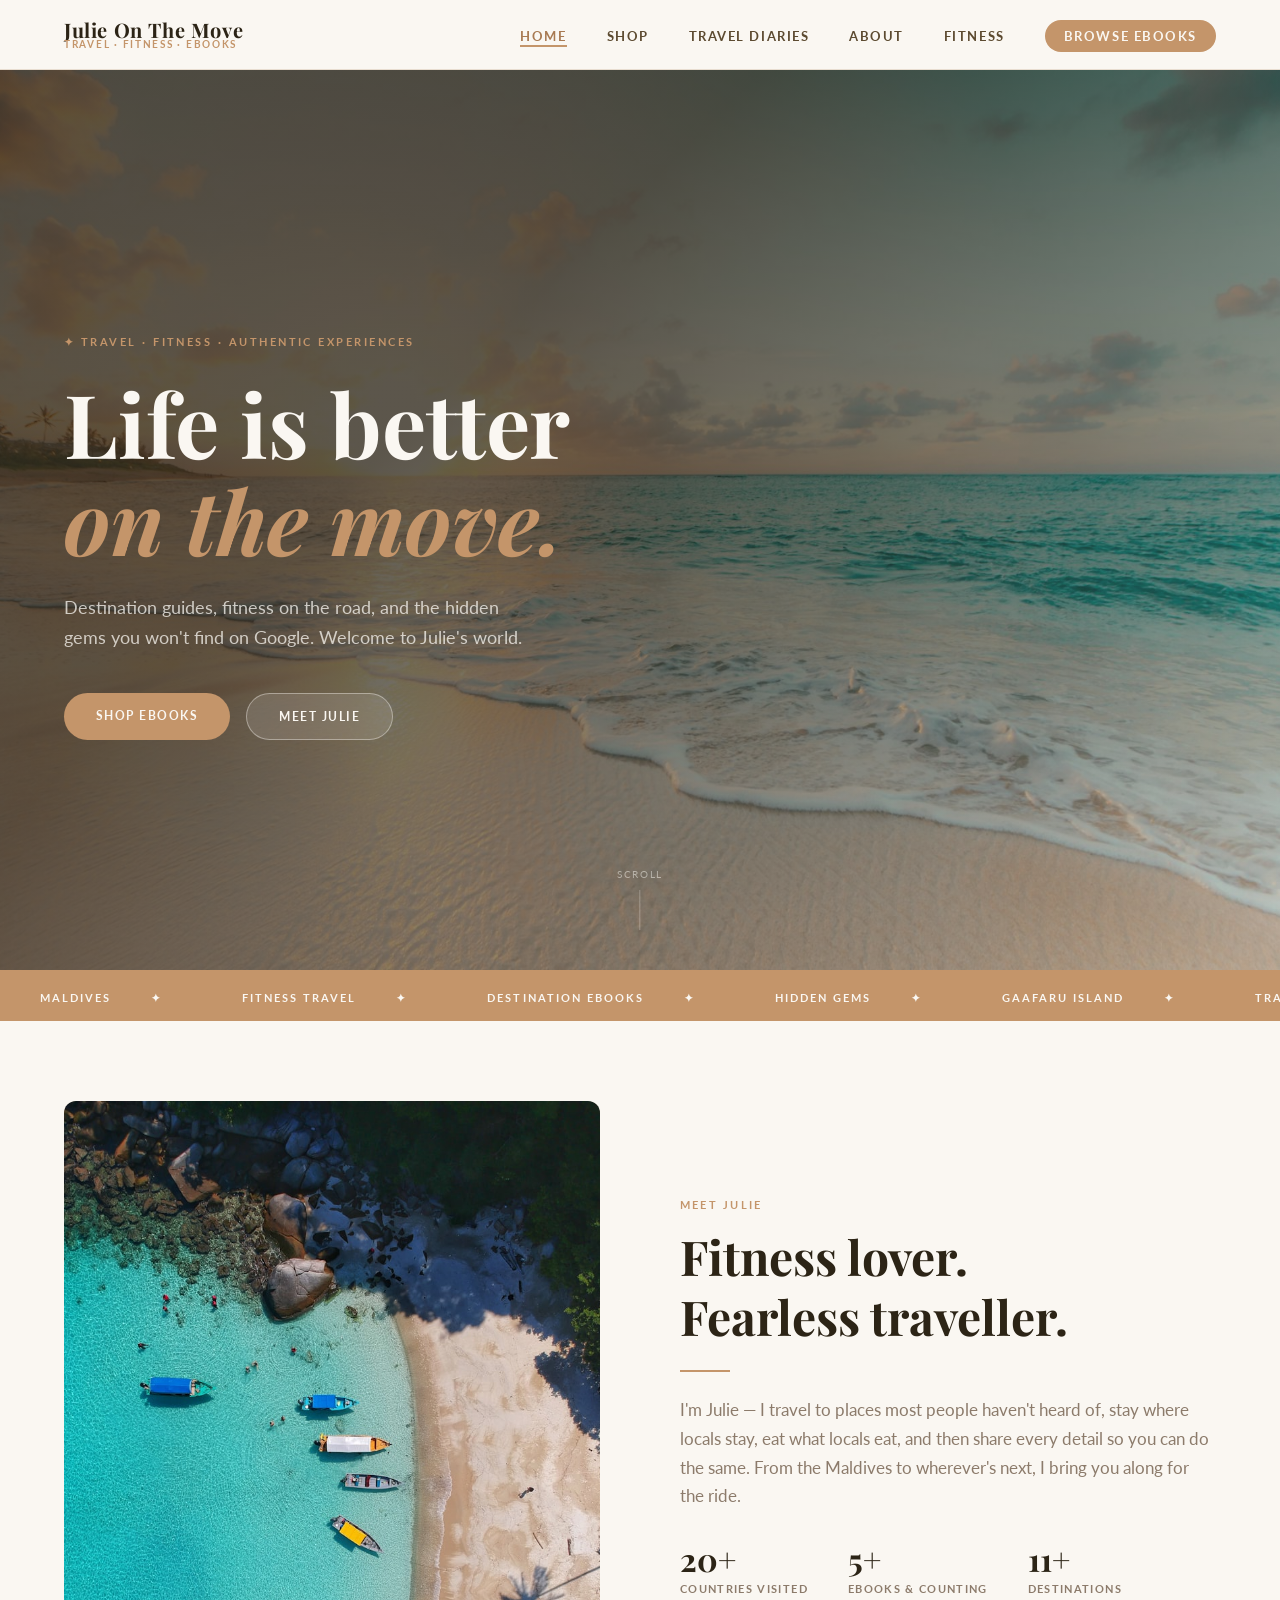
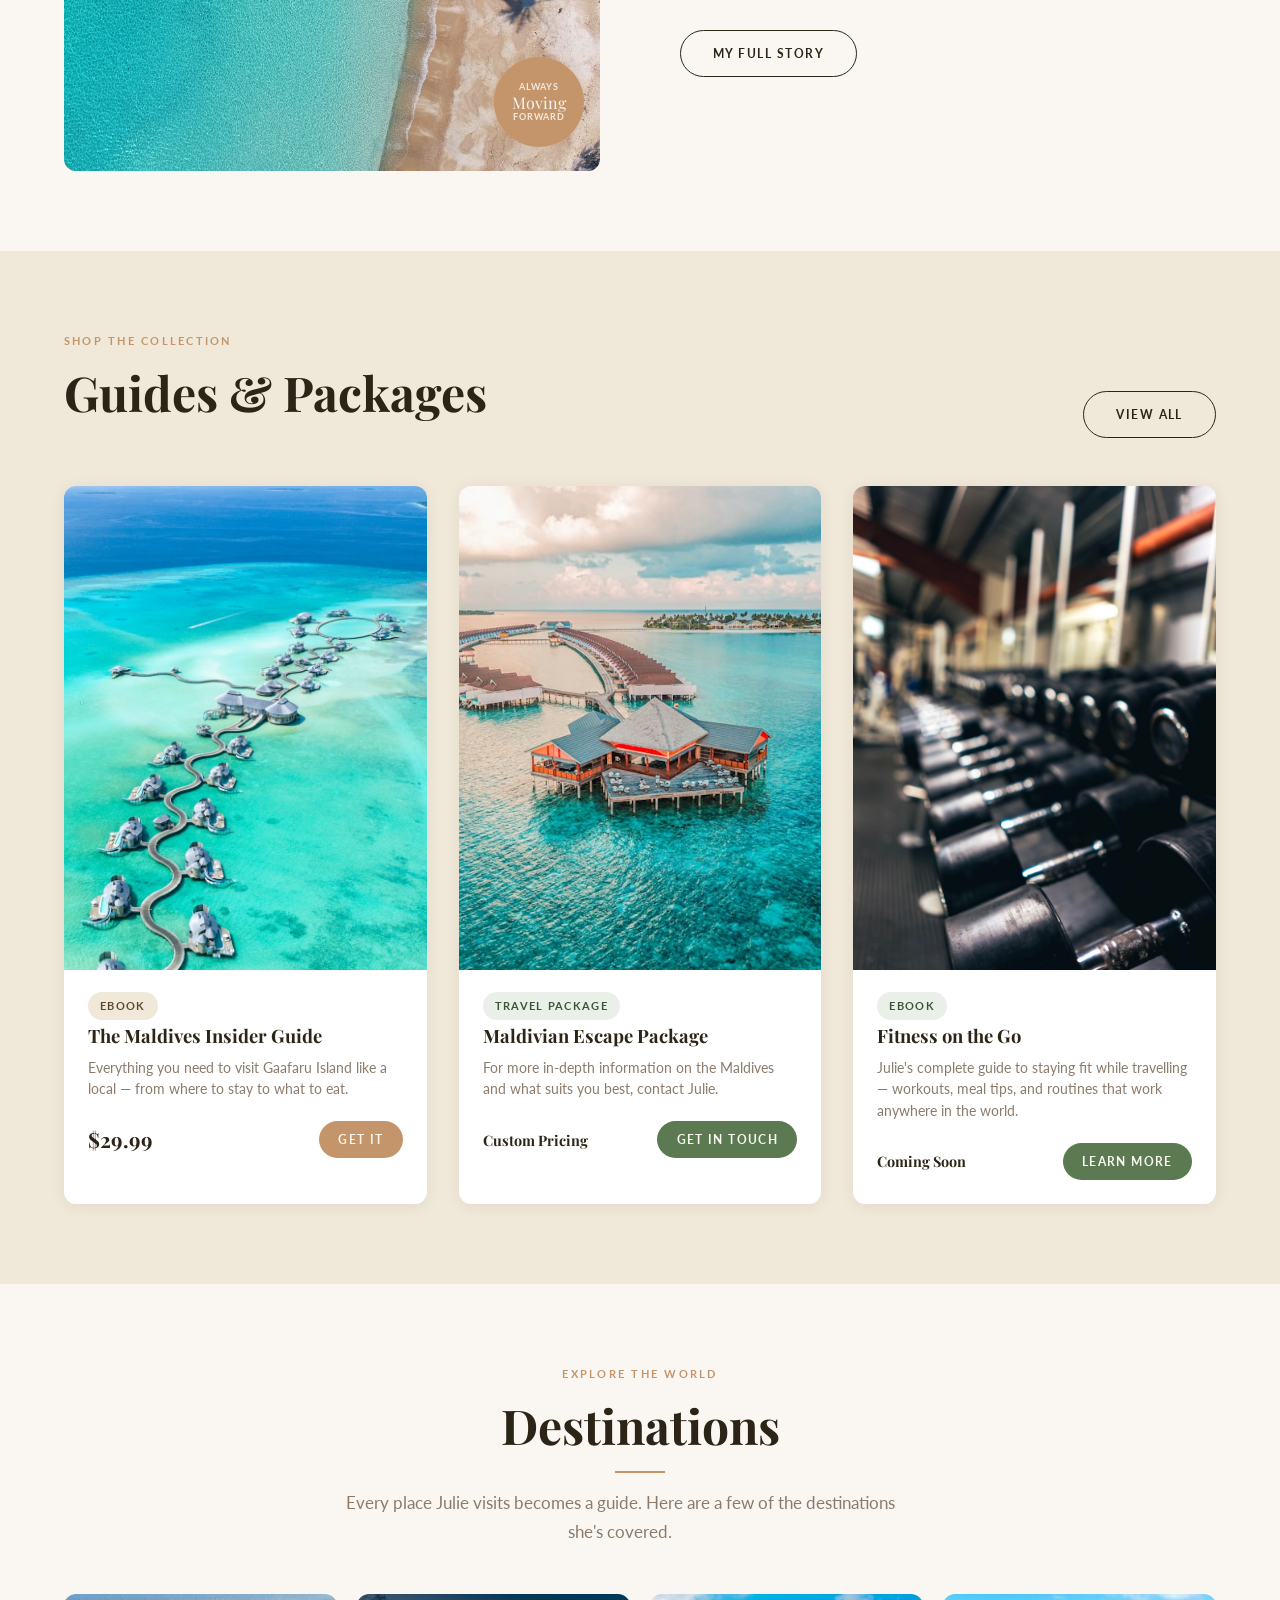
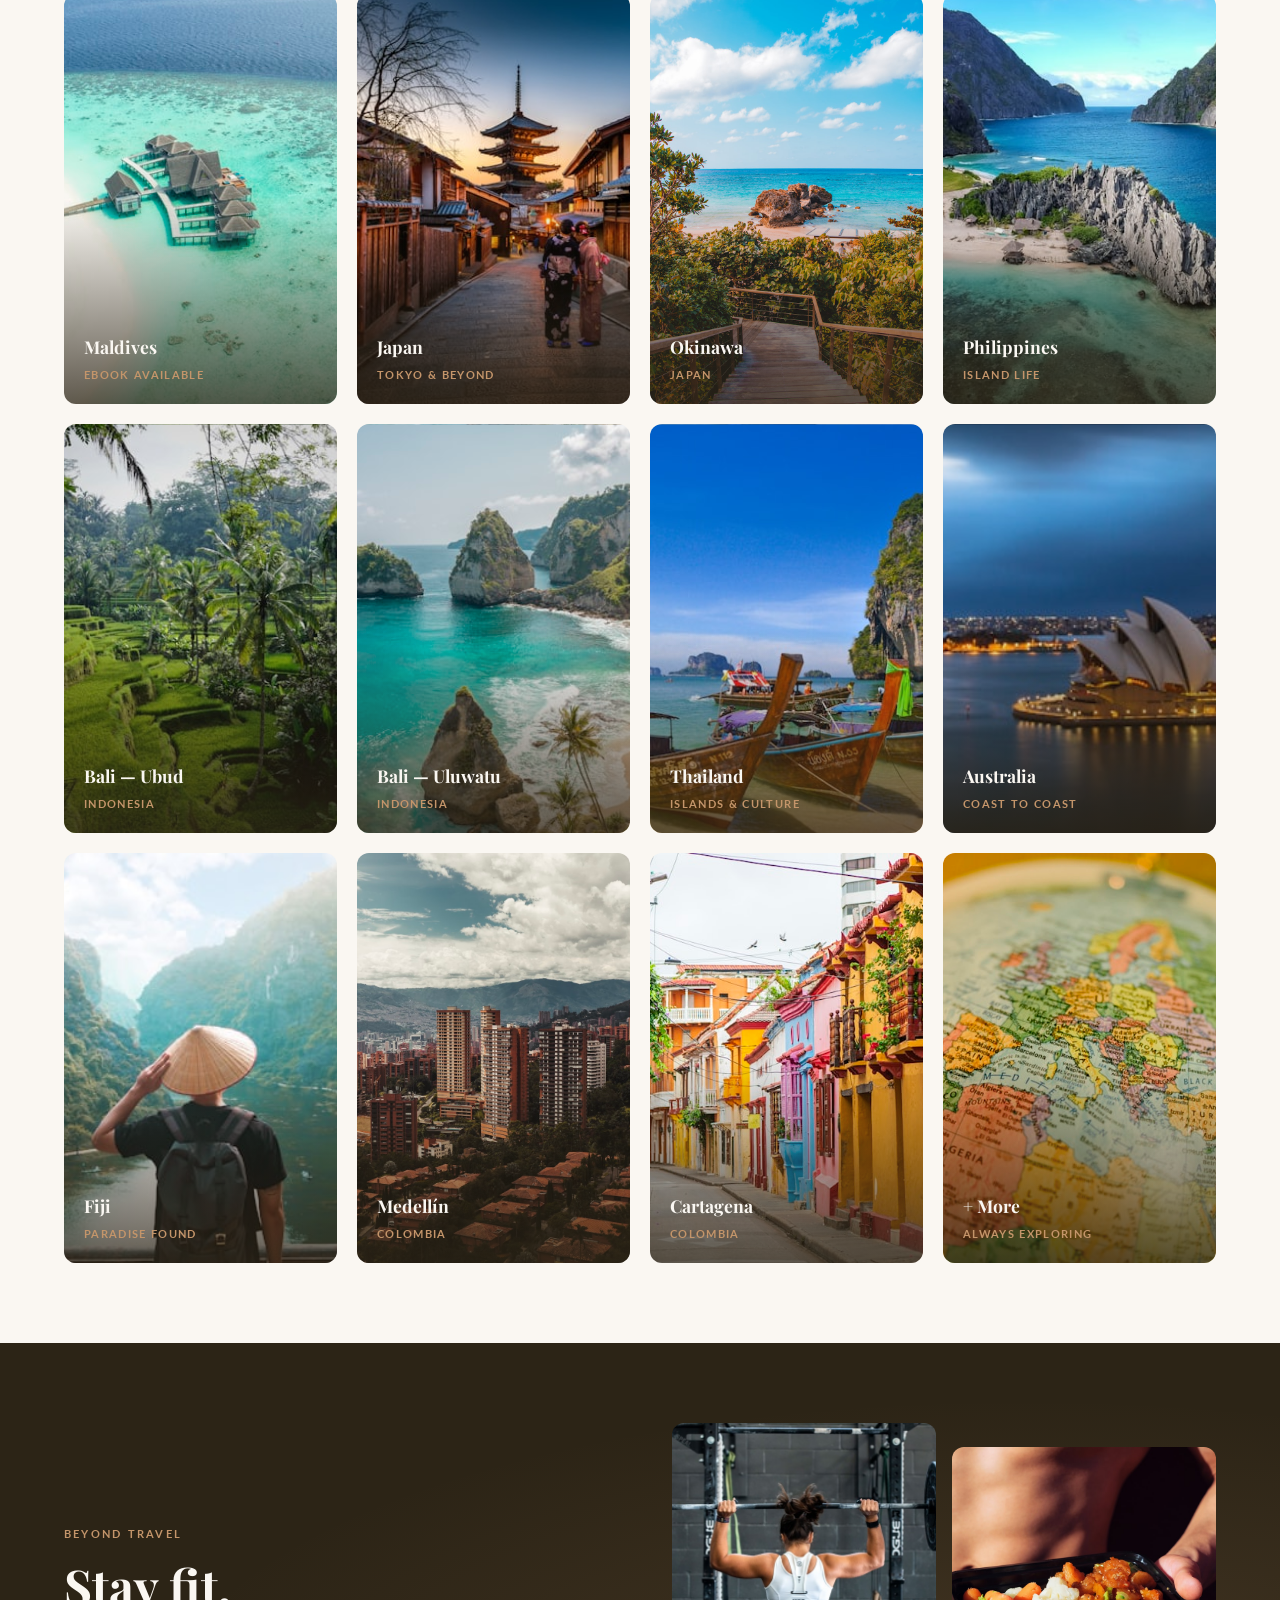
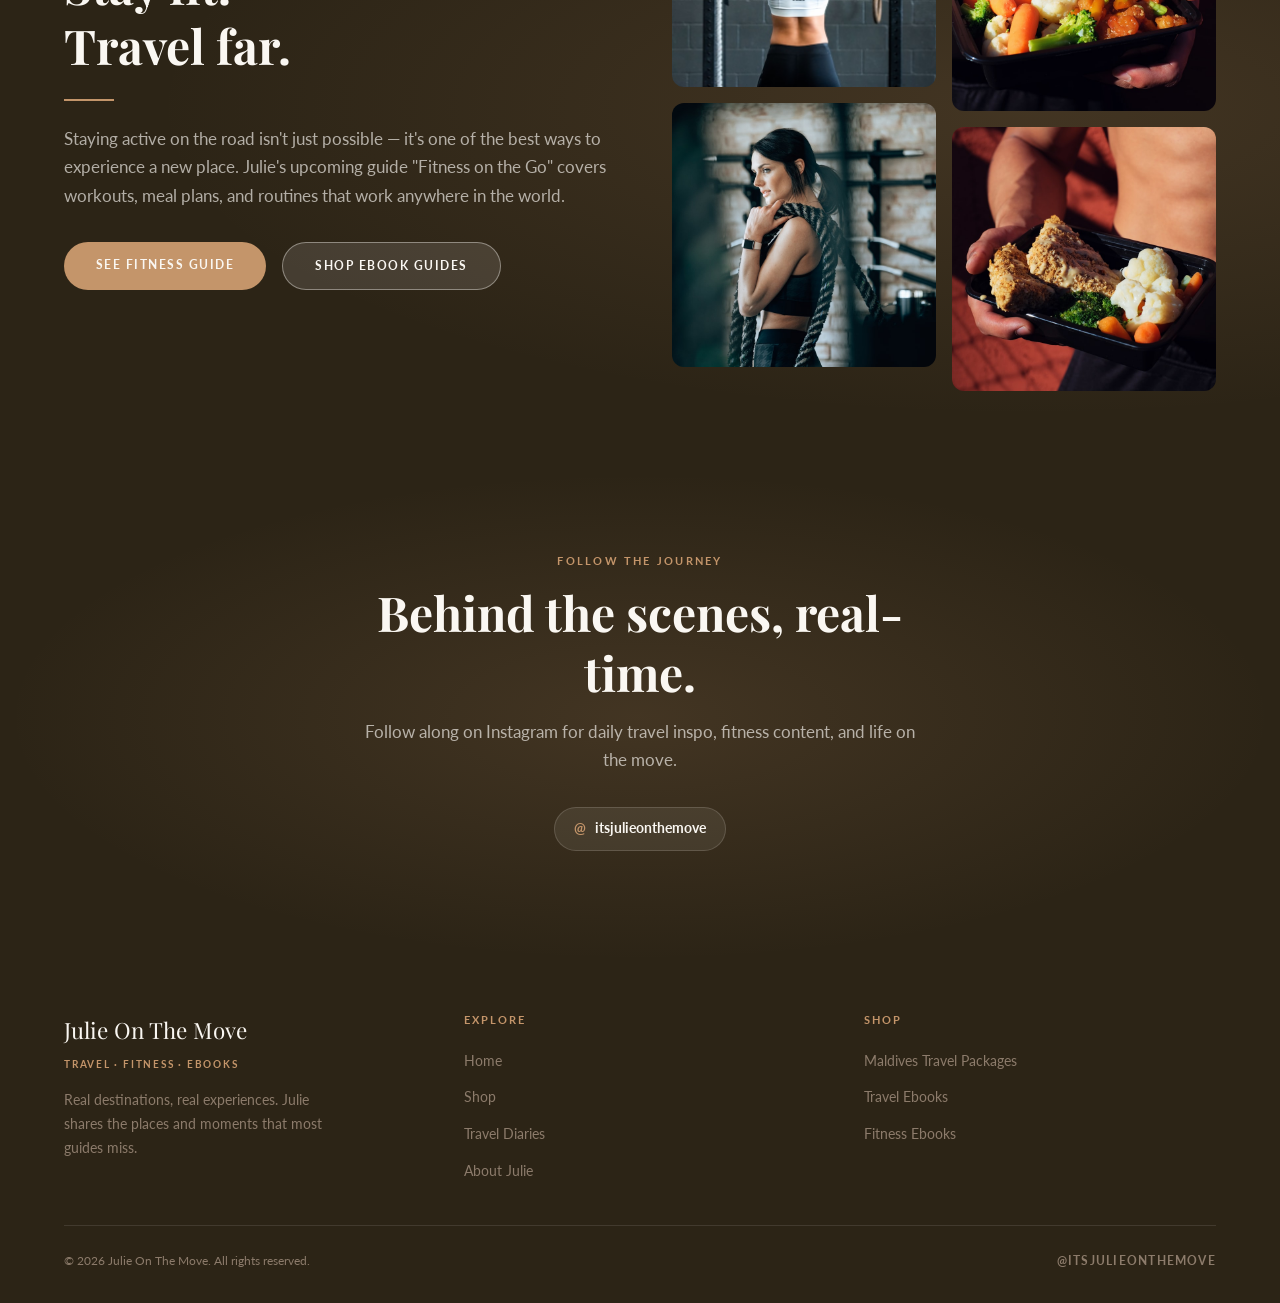
==== commit ad4c4fae: "Fix mobile responsive layout, match fitness photos, update footer links - Fix Destinations grid: rem" ====
--- a/index.html
+++ b/index.html
@@ -365,19 +365,41 @@
     }
     .insta-handle .at { color: var(--sand); margin-right: 1px; }
 
+    /* Fitness home section */
+    .fitness-home-inner {
+      max-width: var(--max-width);
+      margin: 0 auto;
+      display: grid;
+      grid-template-columns: 1fr 1fr;
+      gap: 4rem;
+      align-items: center;
+      position: relative;
+      z-index: 1;
+    }
+    .fitness-home-photos {
+      display: grid;
+      grid-template-columns: 1fr 1fr;
+      gap: 1rem;
+    }
+
     /* Responsive */
     @media (max-width: 900px) {
       .about-strip-inner { grid-template-columns: 1fr; gap: 3rem; }
       .about-strip-badge { right: 1rem; }
       .products-grid { grid-template-columns: repeat(2, 1fr); }
-      .dest-grid { grid-template-columns: repeat(2, 1fr); }
+      .dest-grid { grid-template-columns: repeat(2, 1fr) !important; }
+      .fitness-home-inner { grid-template-columns: 1fr; gap: 3rem; }
     }
     @media (max-width: 600px) {
       .products-grid { grid-template-columns: 1fr; }
-      .dest-grid { grid-template-columns: repeat(2, 1fr); }
+      .dest-grid { grid-template-columns: repeat(2, 1fr) !important; }
       .products-header { flex-direction: column; align-items: flex-start; gap: 1rem; }
       .hero-buttons { flex-direction: column; }
       .hero-buttons .btn { text-align: center; }
+      .fitness-home-inner { grid-template-columns: 1fr; gap: 2rem; }
+      .fitness-home-text { text-align: left; padding: 0; }
+      .fitness-home-photos { grid-template-columns: 1fr 1fr; gap: 0.75rem; }
+      .fitness-home-photos > div { margin-top: 0 !important; }
     }
   </style>
 </head>
@@ -532,7 +554,7 @@
         <!-- Fitness on the Go -->
         <div class="card product-card">
           <div class="card-img">
-            <img src="images/fitness-dumbbells.jpg" alt="Fitness on the Go" style="position:absolute;inset:0;width:100%;height:100%;object-fit:cover;" />
+            <img src="images/fitness-clean.jpg" alt="Fitness on the Go" style="position:absolute;inset:0;width:100%;height:100%;object-fit:cover;" />
           </div>
           <div class="card-body">
             <span class="tag tag-green">Ebook</span>
@@ -556,7 +578,7 @@
         <div class="divider"></div>
         <p class="section-subtitle">Every place Julie visits becomes a guide. Here are a few of the destinations she's covered.</p>
       </div>
-      <div class="dest-grid" style="grid-template-columns:repeat(4, 1fr);">
+      <div class="dest-grid">
 
         <div class="dest-card">
           <div class="dest-card-bg" style="background:url('images/dest-maldives.jpg') center/cover;"></div>
@@ -634,10 +656,10 @@
     </section>
 
     <!-- ====== FITNESS SECTION ====== -->
-    <section style="background:var(--brown); padding:5rem 5%; position:relative; overflow:hidden;">
+    <section class="fitness-home" style="background:var(--brown); padding:5rem 5%; position:relative; overflow:hidden;">
       <div style="position:absolute; inset:0; background:radial-gradient(ellipse at 80% 50%, rgba(196,149,106,0.15) 0%, transparent 60%);"></div>
-      <div style="max-width:var(--max-width); margin:0 auto; display:grid; grid-template-columns:1fr 1fr; gap:4rem; align-items:center; position:relative; z-index:1;">
-        <div>
+      <div class="fitness-home-inner">
+        <div class="fitness-home-text">
           <p class="section-label" style="color:var(--sand);">Beyond Travel</p>
           <h2 class="section-title" style="color:var(--warm-white);">Stay fit.<br/>Travel far.</h2>
           <div class="divider" style="background:var(--sand);"></div>
@@ -647,7 +669,7 @@
             <a href="shop.html#section-ebooks" class="btn" style="background:rgba(250,247,242,0.12); color:var(--warm-white); border:1.5px solid rgba(250,247,242,0.4);">Shop Ebook Guides</a>
           </div>
         </div>
-        <div style="display:grid; grid-template-columns:1fr 1fr; gap:1rem;">
+        <div class="fitness-home-photos">
           <div style="aspect-ratio:1; border-radius:12px; overflow:hidden;">
             <img src="images/fitness-weights.jpg" alt="Weight lifting" style="width:100%;height:100%;object-fit:cover;" />
           </div>
@@ -700,9 +722,9 @@
       <div class="footer-col">
         <h4>Shop</h4>
         <ul>
-          <li><a href="shop.html">Maldives Ebook</a></li>
-          <li><a href="shop.html">Travel Packages</a></li>
-          <li><a href="shop.html">All Ebooks</a></li>
+          <li><a href="shop.html#section-packages">Maldives Travel Packages</a></li>
+          <li><a href="shop.html#section-ebooks">Travel Ebooks</a></li>
+          <li><a href="shop.html#section-ebooks">Fitness Ebooks</a></li>
         </ul>
       </div>
     </div>
